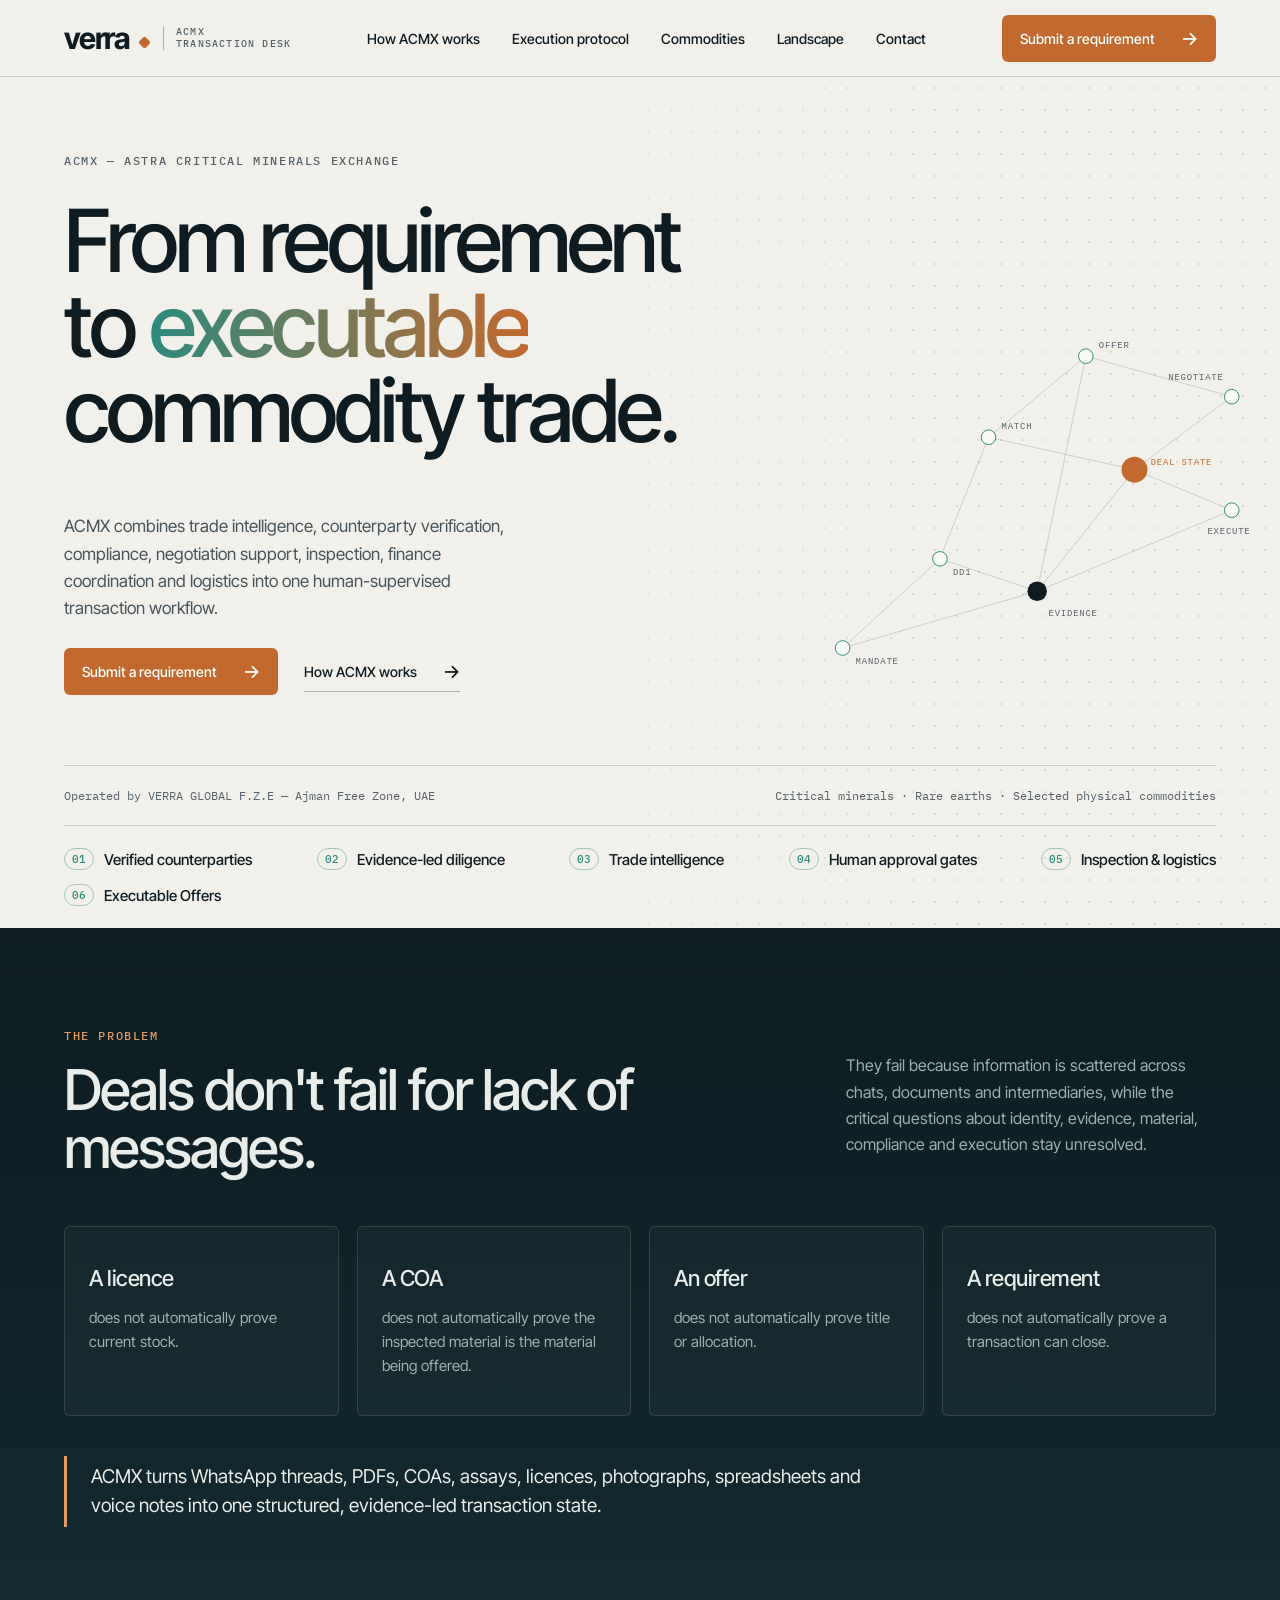
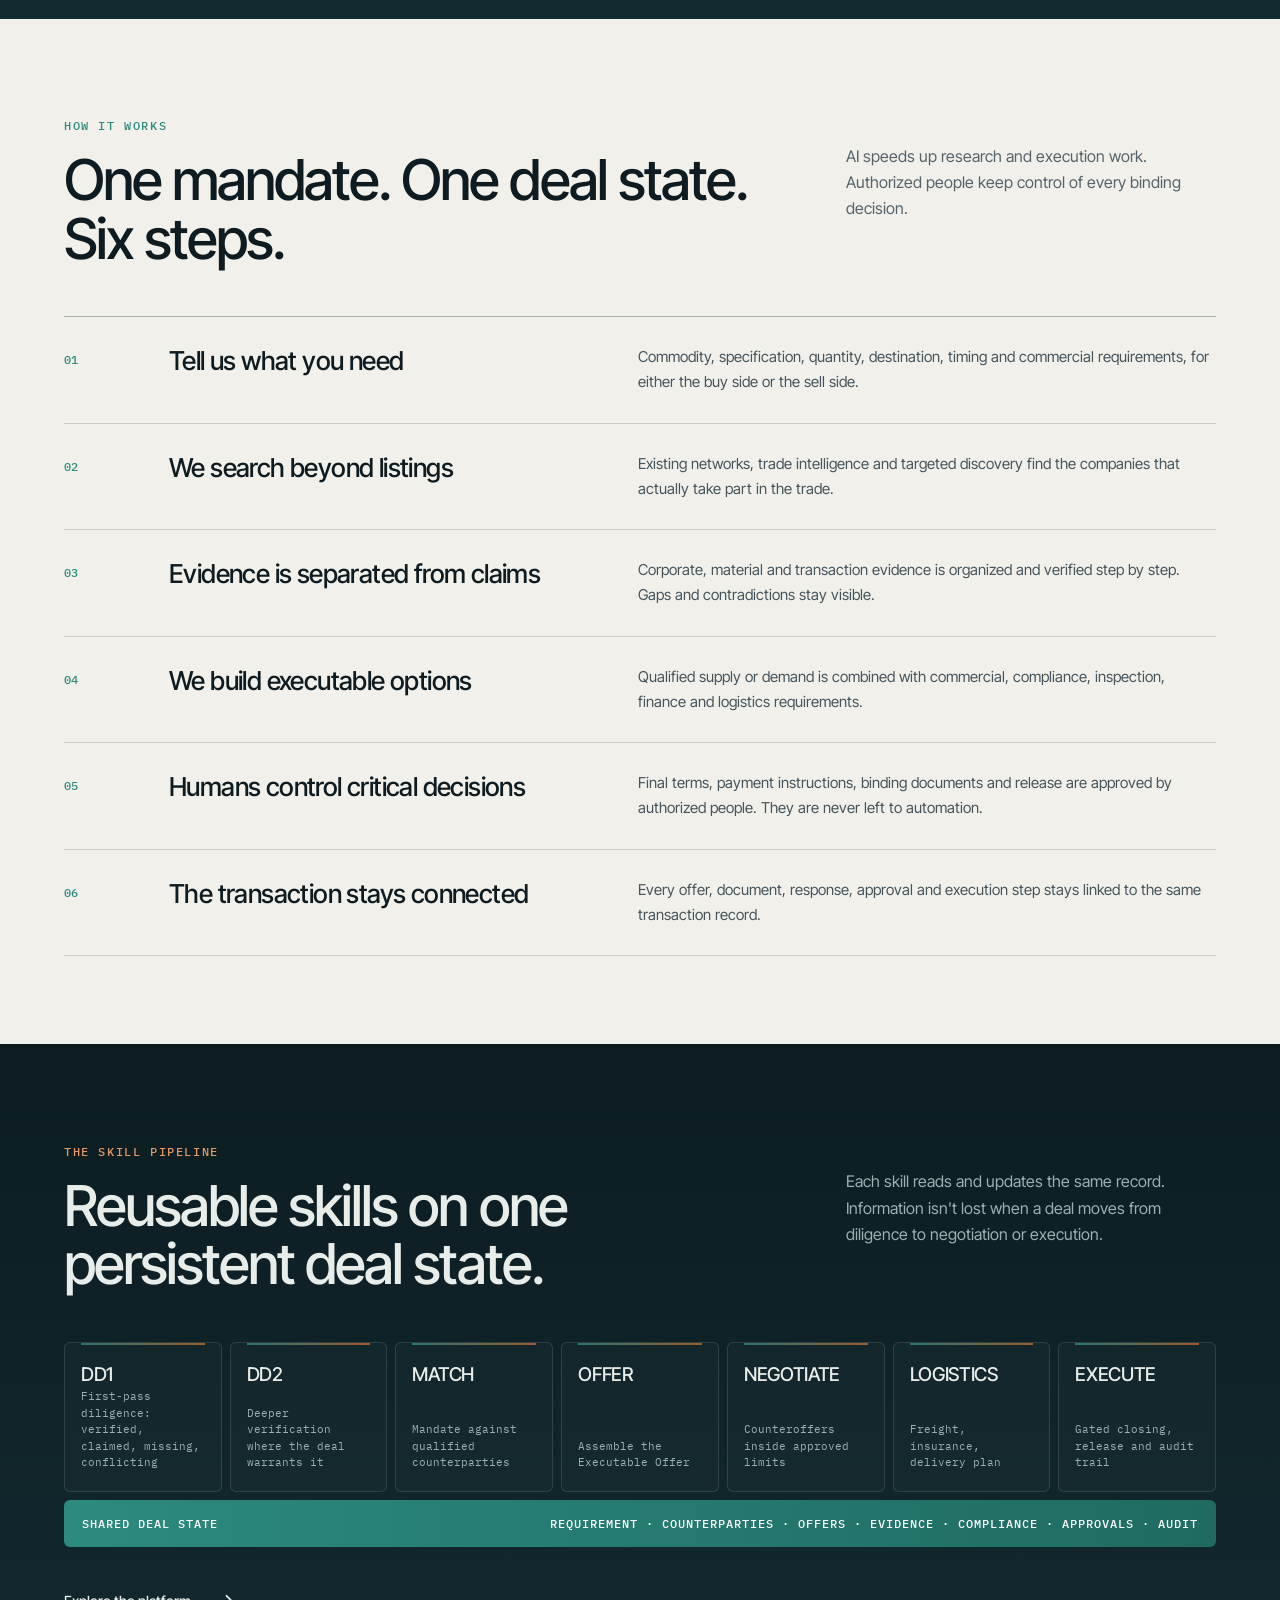
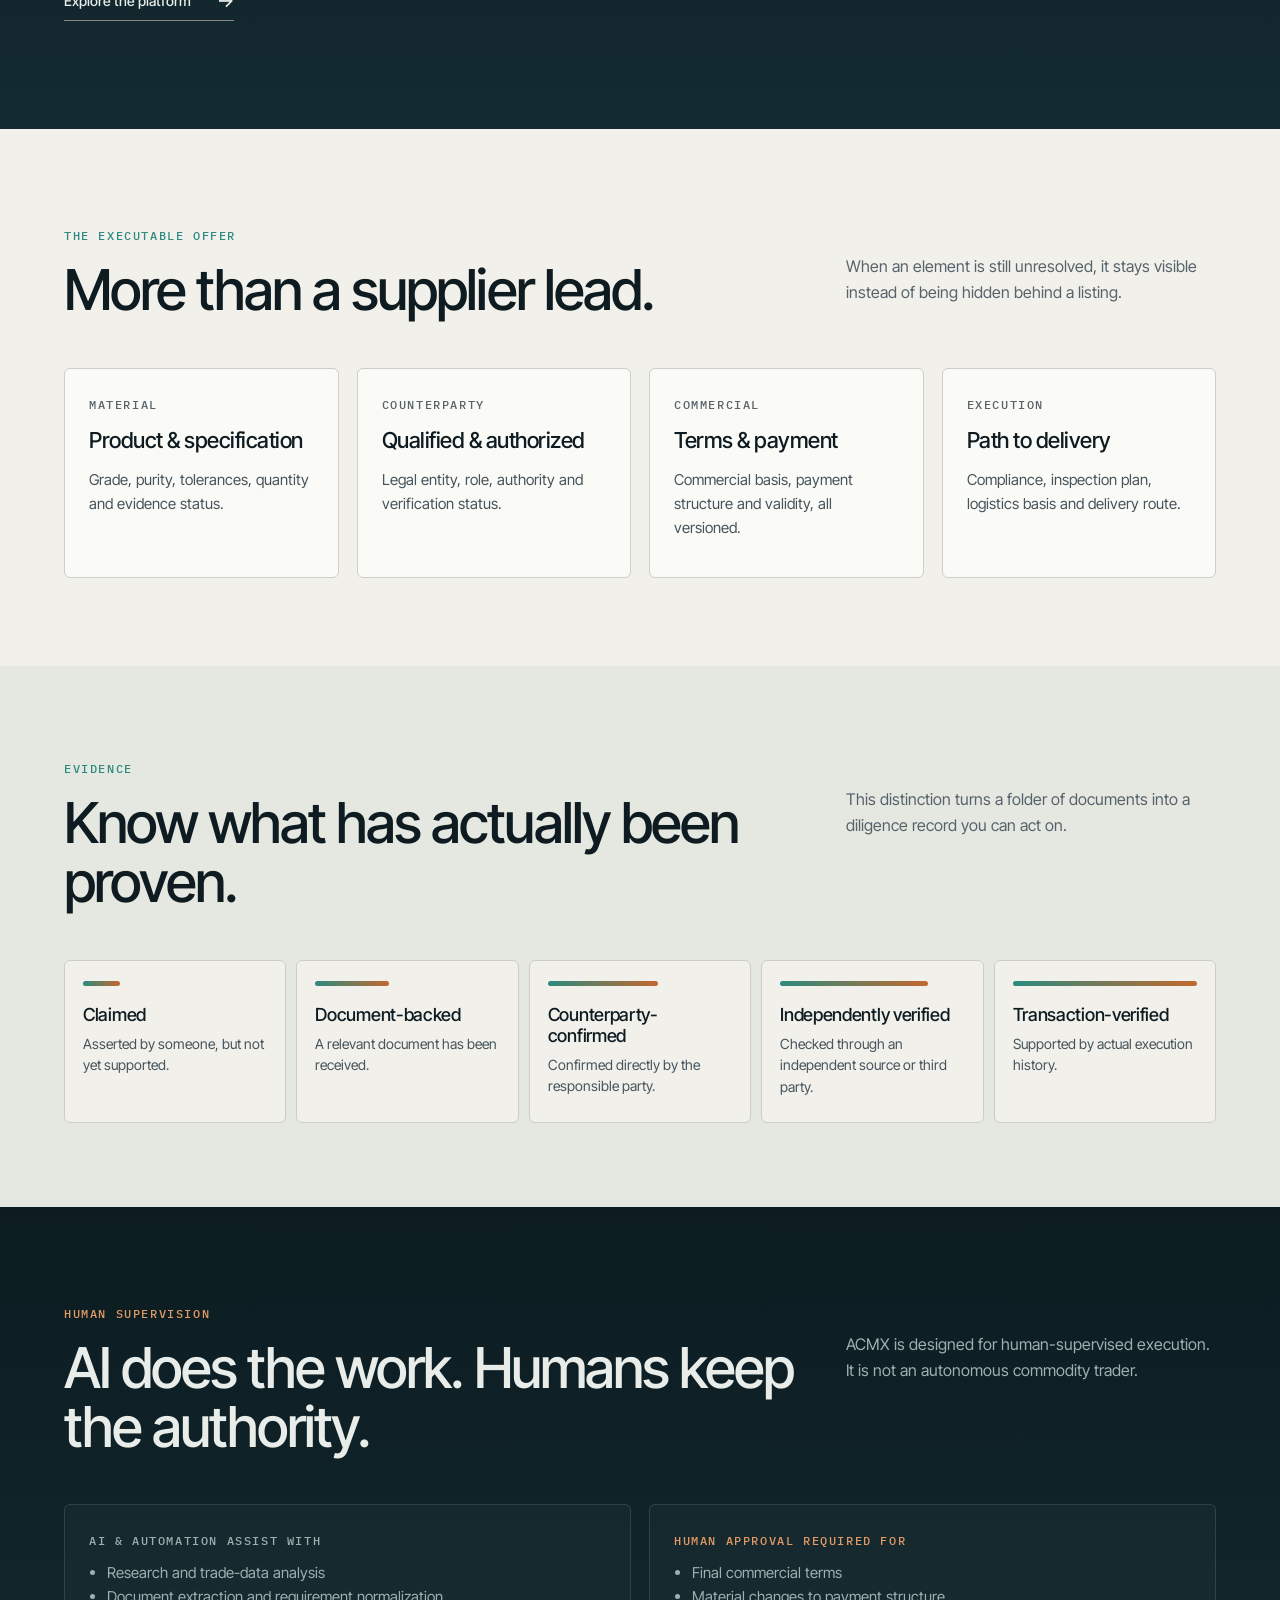
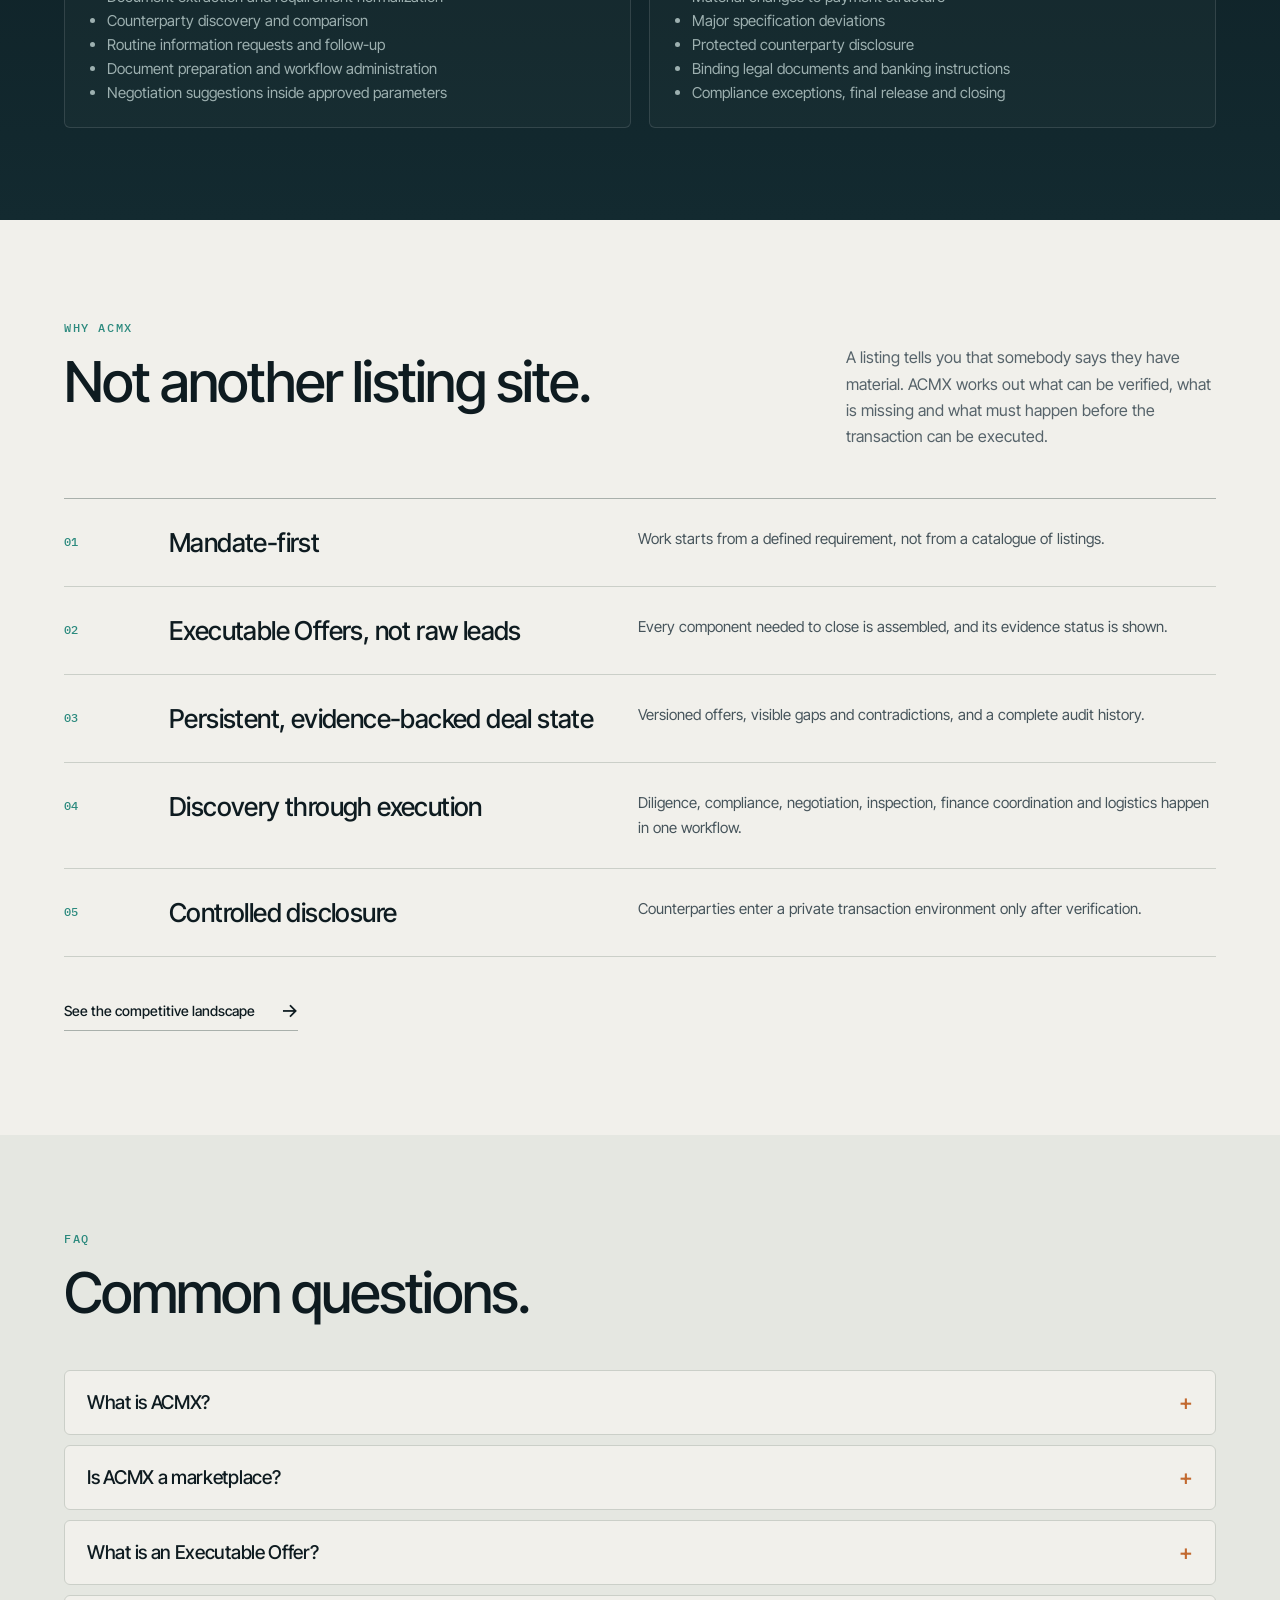
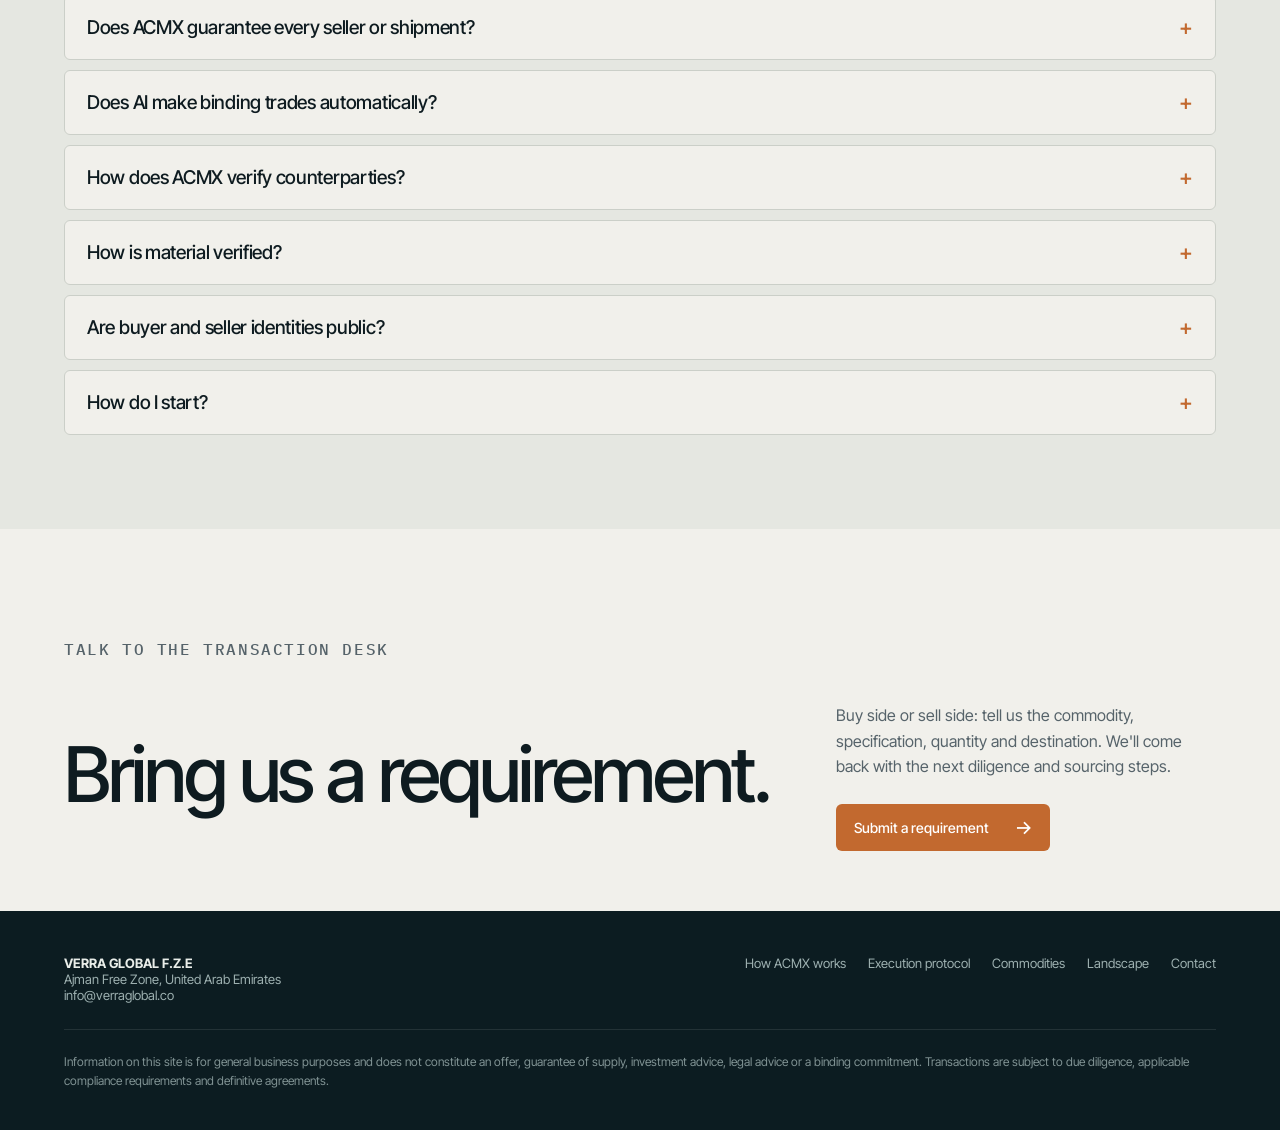
==== index.html @ 615310f2 "verra.global: static ACMX marketing site Six pages (home, platform, protocol, commodities, compare, " ====
<!doctype html>
<html lang="en">
<head>
<meta charset="utf-8">
<meta name="viewport" content="width=device-width, initial-scale=1">
<title>Verra Global — ACMX Transaction Desk for Critical Minerals</title>
<meta name="description" content="ACMX turns critical-mineral requirements into executable trades: trade intelligence, verification, compliance, negotiation, inspection and logistics under human approval.">
<link rel="preconnect" href="https://fonts.googleapis.com">
<link rel="preconnect" href="https://fonts.gstatic.com" crossorigin>
<link rel="stylesheet" href="https://fonts.googleapis.com/css2?family=IBM+Plex+Mono:wght@400;500&family=Inter+Tight:wght@400;500;600;700&display=swap">
<link rel="stylesheet" href="assets/site.css?v=5">
</head>
<body>
<a class="skip" href="#main">Skip to content</a>
<header class="nav">
  <div class="shell nav-inner">
    <a class="brand" href="index.html" aria-label="Verra Global home">verra<span class="brand-dot"></span><small>ACMX<br>TRANSACTION DESK</small></a>
    <button class="menu-btn" aria-expanded="false" aria-controls="navlinks">MENU</button>
    <nav class="navlinks" id="navlinks" aria-label="Main">
      <a href="platform.html">How ACMX works</a>
      <a href="protocol.html">Execution protocol</a>
      <a href="commodities.html">Commodities</a>
      <a href="compare.html">Landscape</a>
      <a href="contact.html">Contact</a>
    </nav>
    <a class="cta" href="contact.html">Submit a requirement <span>→</span></a>
  </div>
</header>

<main id="main">
  <section class="hero shell">
    <svg class="hero-art" viewBox="0 0 600 560" aria-hidden="true">
      <g class="edges" fill="none" stroke="#0e1b2030" stroke-width="1">
        <path d="M60 470 L180 360 L300 400 L420 250 L540 300"/>
        <path d="M180 360 L240 210 L420 250"/>
        <path d="M240 210 L360 110 L540 160 L420 250"/>
        <path d="M60 470 L300 400 L540 300"/>
        <path d="M300 400 L360 110"/>
      </g>
      <g class="nodes" fill="#fafaf7" stroke="#2c8a7e" stroke-width="1.2">
        <circle cx="60" cy="470" r="9"/><circle cx="180" cy="360" r="9"/><circle cx="240" cy="210" r="9"/>
        <circle cx="360" cy="110" r="9"/><circle cx="540" cy="160" r="9"/><circle cx="540" cy="300" r="9"/>
      </g>
      <circle cx="300" cy="400" r="12" class="hub" fill="#0e1b20"/>
      <circle cx="420" cy="250" r="16" class="core" fill="#c2692f"/>
      <g class="labels" font-family="monospace" font-size="11" fill="#56636a" letter-spacing="1">
        <text x="76" y="490">MANDATE</text><text x="196" y="380">DD1</text><text x="256" y="200">MATCH</text>
        <text x="376" y="100">OFFER</text><text x="440" y="244" class="core" fill="#c2692f">DEAL STATE</text>
        <text x="530" y="140" text-anchor="end">NEGOTIATE</text><text x="314" y="430">EVIDENCE</text><text x="510" y="330">EXECUTE</text>
      </g>
    </svg>
    <p class="eyebrow">ACMX — Astra Critical Minerals Exchange</p>
    <h1>From requirement to <em>executable</em> commodity trade.</h1>
    <div class="hero-bottom">
      <p>ACMX combines trade intelligence, counterparty verification, compliance, negotiation support, inspection, finance coordination and logistics into one human-supervised transaction workflow.</p>
      <div class="hero-actions">
        <a class="cta" href="contact.html">Submit a requirement <span>→</span></a>
        <a class="text-link" href="platform.html">How ACMX works <span>→</span></a>
      </div>
    </div>
    <div class="hero-footer">
      <span>Operated by VERRA GLOBAL F.Z.E — Ajman Free Zone, UAE</span>
      <span>Critical minerals · Rare earths · Selected physical commodities</span>
    </div>
    <div class="ticker" aria-label="Capabilities">
      <span><b>01</b>Verified counterparties</span>
      <span><b>02</b>Evidence-led diligence</span>
      <span><b>03</b>Trade intelligence</span>
      <span><b>04</b>Human approval gates</span>
      <span><b>05</b>Inspection &amp; logistics</span>
      <span><b>06</b>Executable Offers</span>
    </div>
  </section>

  <section class="dark-section" id="problem">
    <div class="shell">
      <div class="section-top">
        <div>
          <p class="eyebrow signal">The problem</p>
          <h2>Deals don't fail for lack of messages.</h2>
        </div>
        <p>They fail because information is scattered across chats, documents and intermediaries, while the critical questions about identity, evidence, material, compliance and execution stay unresolved.</p>
      </div>
      <div class="grid four">
        <article><h3>A licence</h3><p>does not automatically prove current stock.</p></article>
        <article><h3>A COA</h3><p>does not automatically prove the inspected material is the material being offered.</p></article>
        <article><h3>An offer</h3><p>does not automatically prove title or allocation.</p></article>
        <article><h3>A requirement</h3><p>does not automatically prove a transaction can close.</p></article>
      </div>
      <div class="callout"><p>ACMX turns WhatsApp threads, PDFs, COAs, assays, licences, photographs, spreadsheets and voice notes into one structured, evidence-led transaction state.</p></div>
    </div>
  </section>

  <section class="light-section" id="how">
    <div class="shell">
      <div class="section-top">
        <div>
          <p class="eyebrow signal">How it works</p>
          <h2>One mandate. One deal state. Six steps.</h2>
        </div>
        <p>AI speeds up research and execution work. Authorized people keep control of every binding decision.</p>
      </div>
      <div class="rows">
        <div class="row"><span class="num">01</span><h3>Tell us what you need</h3><p>Commodity, specification, quantity, destination, timing and commercial requirements, for either the buy side or the sell side.</p></div>
        <div class="row"><span class="num">02</span><h3>We search beyond listings</h3><p>Existing networks, trade intelligence and targeted discovery find the companies that actually take part in the trade.</p></div>
        <div class="row"><span class="num">03</span><h3>Evidence is separated from claims</h3><p>Corporate, material and transaction evidence is organized and verified step by step. Gaps and contradictions stay visible.</p></div>
        <div class="row"><span class="num">04</span><h3>We build executable options</h3><p>Qualified supply or demand is combined with commercial, compliance, inspection, finance and logistics requirements.</p></div>
        <div class="row"><span class="num">05</span><h3>Humans control critical decisions</h3><p>Final terms, payment instructions, binding documents and release are approved by authorized people. They are never left to automation.</p></div>
        <div class="row"><span class="num">06</span><h3>The transaction stays connected</h3><p>Every offer, document, response, approval and execution step stays linked to the same transaction record.</p></div>
      </div>
    </div>
  </section>

  <section class="dark-section" id="pipeline">
    <div class="shell">
      <div class="section-top">
        <div>
          <p class="eyebrow signal">The skill pipeline</p>
          <h2>Reusable skills on one persistent deal state.</h2>
        </div>
        <p>Each skill reads and updates the same record. Information isn't lost when a deal moves from diligence to negotiation or execution.</p>
      </div>
      <ol class="pipeline pipeline-wrap">
        <li><b>DD1</b><small>First-pass diligence: verified, claimed, missing, conflicting</small></li>
        <li><b>DD2</b><small>Deeper verification where the deal warrants it</small></li>
        <li><b>MATCH</b><small>Mandate against qualified counterparties</small></li>
        <li><b>OFFER</b><small>Assemble the Executable Offer</small></li>
        <li><b>NEGOTIATE</b><small>Counteroffers inside approved limits</small></li>
        <li><b>LOGISTICS</b><small>Freight, insurance, delivery plan</small></li>
        <li><b>EXECUTE</b><small>Gated closing, release and audit trail</small></li>
      </ol>
      <div class="state-bar"><span>Shared deal state</span><span>Requirement · Counterparties · Offers · Evidence · Compliance · Approvals · Audit</span></div>
      <p style="margin-top:34px"><a class="text-link" href="platform.html" style="border-color:#888">Explore the platform <span>→</span></a></p>
    </div>
  </section>

  <section class="light-section" id="offer">
    <div class="shell">
      <div class="section-top">
        <div>
          <p class="eyebrow signal">The Executable Offer</p>
          <h2>More than a supplier lead.</h2>
        </div>
        <p>When an element is still unresolved, it stays visible instead of being hidden behind a listing.</p>
      </div>
      <div class="grid four">
        <article><span class="eyebrow">Material</span><h3>Product &amp; specification</h3><p>Grade, purity, tolerances, quantity and evidence status.</p></article>
        <article><span class="eyebrow">Counterparty</span><h3>Qualified &amp; authorized</h3><p>Legal entity, role, authority and verification status.</p></article>
        <article><span class="eyebrow">Commercial</span><h3>Terms &amp; payment</h3><p>Commercial basis, payment structure and validity, all versioned.</p></article>
        <article><span class="eyebrow">Execution</span><h3>Path to delivery</h3><p>Compliance, inspection plan, logistics basis and delivery route.</p></article>
      </div>
    </div>
  </section>

  <section class="alt-section" id="evidence">
    <div class="shell">
      <div class="section-top">
        <div>
          <p class="eyebrow signal">Evidence</p>
          <h2>Know what has actually been proven.</h2>
        </div>
        <p>This distinction turns a folder of documents into a diligence record you can act on.</p>
      </div>
      <div class="ladder">
        <div style="--lvl:1"><b>Claimed</b><p>Asserted by someone, but not yet supported.</p></div>
        <div style="--lvl:2"><b>Document-backed</b><p>A relevant document has been received.</p></div>
        <div style="--lvl:3"><b>Counterparty-confirmed</b><p>Confirmed directly by the responsible party.</p></div>
        <div style="--lvl:4"><b>Independently verified</b><p>Checked through an independent source or third party.</p></div>
        <div style="--lvl:5"><b>Transaction-verified</b><p>Supported by actual execution history.</p></div>
      </div>
    </div>
  </section>

  <section class="dark-section" id="hitl">
    <div class="shell">
      <div class="section-top">
        <div>
          <p class="eyebrow signal">Human supervision</p>
          <h2>AI does the work. Humans keep the authority.</h2>
        </div>
        <p>ACMX is designed for human-supervised execution. It is not an autonomous commodity trader.</p>
      </div>
      <div class="grid two">
        <article><span class="eyebrow">AI &amp; automation assist with</span><ul>
          <li>Research and trade-data analysis</li><li>Document extraction and requirement normalization</li><li>Counterparty discovery and comparison</li><li>Routine information requests and follow-up</li><li>Document preparation and workflow administration</li><li>Negotiation suggestions inside approved parameters</li></ul></article>
        <article><span class="eyebrow signal">Human approval required for</span><ul>
          <li>Final commercial terms</li><li>Material changes to payment structure</li><li>Major specification deviations</li><li>Protected counterparty disclosure</li><li>Binding legal documents and banking instructions</li><li>Compliance exceptions, final release and closing</li></ul></article>
      </div>
    </div>
  </section>

  <section class="light-section" id="why">
    <div class="shell">
      <div class="section-top">
        <div>
          <p class="eyebrow signal">Why ACMX</p>
          <h2>Not another listing site.</h2>
        </div>
        <p>A listing tells you that somebody says they have material. ACMX works out what can be verified, what is missing and what must happen before the transaction can be executed.</p>
      </div>
      <div class="rows">
        <div class="row"><span class="num">01</span><h3>Mandate-first</h3><p>Work starts from a defined requirement, not from a catalogue of listings.</p></div>
        <div class="row"><span class="num">02</span><h3>Executable Offers, not raw leads</h3><p>Every component needed to close is assembled, and its evidence status is shown.</p></div>
        <div class="row"><span class="num">03</span><h3>Persistent, evidence-backed deal state</h3><p>Versioned offers, visible gaps and contradictions, and a complete audit history.</p></div>
        <div class="row"><span class="num">04</span><h3>Discovery through execution</h3><p>Diligence, compliance, negotiation, inspection, finance coordination and logistics happen in one workflow.</p></div>
        <div class="row"><span class="num">05</span><h3>Controlled disclosure</h3><p>Counterparties enter a private transaction environment only after verification.</p></div>
      </div>
      <p style="margin-top:34px"><a class="text-link" href="compare.html">See the competitive landscape <span>→</span></a></p>
    </div>
  </section>

  <section class="alt-section" id="faq">
    <div class="shell">
      <div class="section-top">
        <div>
          <p class="eyebrow signal">FAQ</p>
          <h2>Common questions.</h2>
        </div>
      </div>
      <div class="faq">
        <details><summary>What is ACMX?</summary><p>ACMX is a managed transaction desk and operating system for critical-mineral and selected physical-commodity transactions.</p></details>
        <details><summary>Is ACMX a marketplace?</summary><p>Not in the conventional sense. ACMX can draw on marketplace and trade-data information, but its main role is to move a specific mandate through discovery, verification and execution.</p></details>
        <details><summary>What is an Executable Offer?</summary><p>It is a transaction option where the key components (material, counterparty, commercial terms, compliance, inspection, payment, logistics and delivery) have been organized and their evidence status made clear.</p></details>
        <details><summary>Does ACMX guarantee every seller or shipment?</summary><p>No. Verification is evidence-based and specific to each transaction. Any unresolved condition remains subject to diligence, documentation and a definitive agreement.</p></details>
        <details><summary>Does AI make binding trades automatically?</summary><p>No. AI and automation help with research, analysis, documentation and workflow. Authorized people control binding commercial, legal, compliance and payment decisions.</p></details>
        <details><summary>How does ACMX verify counterparties?</summary><p>Checks can include corporate identity and authority, KYC/KYB, beneficial-ownership review, sanctions and compliance review, trade history and transaction-specific evidence.</p></details>
        <details><summary>How is material verified?</summary><p>Depending on the transaction, evidence can include COAs, assays, lot and batch records, title or release authority, physical inspection, and independent sampling and testing.</p></details>
        <details><summary>Are buyer and seller identities public?</summary><p>No. ACMX is built around controlled disclosure and private transaction environments. Sensitive counterparty relationships are not published by default.</p></details>
        <details><summary>How do I start?</summary><p>Submit the commodity, specification, quantity, destination, timing and any origin or commercial constraints. The transaction desk will structure the requirement and identify the next diligence and sourcing steps.</p></details>
      </div>
    </div>
  </section>

  <section class="contact shell">
    <p class="eyebrow signal">Talk to the transaction desk</p>
    <div class="contact-inner">
      <h2>Bring us a requirement.</h2>
      <div>
        <p>Buy side or sell side: tell us the commodity, specification, quantity and destination. We'll come back with the next diligence and sourcing steps.</p>
        <a class="cta" href="contact.html">Submit a requirement <span>→</span></a>
      </div>
    </div>
  </section>
</main>

<footer class="shell">
  <div class="footer">
    <div><strong>VERRA GLOBAL F.Z.E</strong><br>Ajman Free Zone, United Arab Emirates<br><a href="mailto:info@verraglobal.co">info@verraglobal.co</a></div>
    <nav class="footer-nav" aria-label="Footer">
      <a href="platform.html">How ACMX works</a><a href="protocol.html">Execution protocol</a><a href="commodities.html">Commodities</a><a href="compare.html">Landscape</a><a href="contact.html">Contact</a>
    </nav>
  </div>
  <p class="legal">Information on this site is for general business purposes and does not constitute an offer, guarantee of supply, investment advice, legal advice or a binding commitment. Transactions are subject to due diligence, applicable compliance requirements and definitive agreements.</p>
</footer>
<script src="assets/site.js?v=5"></script>
</body>
</html>
---- assets/site.css ----
/* Verra Global — ACMX. Every colour is a token; themes below swap the palette. */
:root{
  --bg:#f1f0eb;--surface:#e5e7e1;--card:#fafaf7;--fg:#0e1b20;--text-2:#46545b;--muted-fg:#56636a;--line:#cbcfc8;--line-strong:#a9b0ab;
  --accent:#c2692f;--accent-hover:#a6551f;--on-accent:#fff;--teal:#2c8a7e;--teal-deep:#1f6b62;
  --dark:#0c1c21;--dark-2:#132a30;--dark-fg:#e9ede9;--dark-muted:#9db0b0;--dark-line:#ffffff1f;--dark-accent:#e39a64;
  --radius:6px;
  --sans:"Inter Tight",Inter,"Segoe UI",Arial,sans-serif;
  --mono:"IBM Plex Mono",ui-monospace,Menlo,Consolas,monospace;
}
/* 2 · Midnight Gold — dark everywhere, gold accent, cyan secondary */
[data-theme=midnight]{--bg:#0b1220;--surface:#111a2b;--card:#142036;--fg:#e8eef7;--text-2:#b6c2d4;--muted-fg:#8796ad;--line:#22304a;--line-strong:#34466a;
  --accent:#f2b544;--accent-hover:#ffc65e;--on-accent:#1a1406;--teal:#4cc9f0;--teal-deep:#1d8fb5;
  --dark:#060b16;--dark-2:#0a1324;--dark-fg:#e8eef7;--dark-muted:#8fa0b8;--dark-line:#ffffff17;--dark-accent:#f2b544}
/* 3 · Forest & Ochre — warm sandstone, deep green, ochre */
[data-theme=forest]{--bg:#f4efe4;--surface:#e9e2d2;--card:#fbf8f1;--fg:#1c2a21;--text-2:#45503f;--muted-fg:#69705f;--line:#d6ccb8;--line-strong:#b5aa93;
  --accent:#2f6b45;--accent-hover:#245636;--on-accent:#fff;--teal:#b8871f;--teal-deep:#8d6614;
  --dark:#15251b;--dark-2:#1c3123;--dark-fg:#eef0e6;--dark-muted:#a9b5a2;--dark-line:#ffffff1c;--dark-accent:#e0b44f}
/* 4 · Arctic Cobalt — crisp white, cobalt blue, aqua */
[data-theme=cobalt]{--bg:#f6f8fc;--surface:#e9eef7;--card:#ffffff;--fg:#0b1533;--text-2:#3d4866;--muted-fg:#5f6a86;--line:#d5dcea;--line-strong:#aab5cc;
  --accent:#2747f5;--accent-hover:#1834d6;--on-accent:#fff;--teal:#0aa5a5;--teal-deep:#077e7e;
  --dark:#0a1433;--dark-2:#0f1c45;--dark-fg:#eef2fb;--dark-muted:#9eabcb;--dark-line:#ffffff1c;--dark-accent:#6fe3d8}
/* 5 · Plum & Brass — soft lilac-grey, deep plum, brass */
[data-theme=plum]{--bg:#f5f2f5;--surface:#ebe5ec;--card:#fcfafc;--fg:#22142a;--text-2:#4e4256;--muted-fg:#6e6276;--line:#dcd3de;--line-strong:#b7aabb;
  --accent:#6d2e8f;--accent-hover:#58237a;--on-accent:#fff;--teal:#b08a3e;--teal-deep:#86682b;
  --dark:#1d1126;--dark-2:#2a1836;--dark-fg:#f2ecf4;--dark-muted:#b7a7bf;--dark-line:#ffffff1c;--dark-accent:#d9b56a}

*{box-sizing:border-box}
html{scroll-behavior:smooth;scroll-padding-top:90px}
body{margin:0;background:var(--bg);color:var(--fg);font-family:var(--sans);-webkit-font-smoothing:antialiased}
a{color:inherit;text-decoration:none}
a:focus-visible,button:focus-visible,input:focus-visible,select:focus-visible,textarea:focus-visible{outline:2px solid var(--teal);outline-offset:3px}
::selection{background:var(--teal);color:#fff}
.shell{max-width:1440px;margin:auto;padding-left:5%;padding-right:5%}
.skip{position:absolute;top:-100px;left:10px}.skip:focus{top:10px;background:#fff;z-index:100;padding:12px}

/* Header */
.nav{position:sticky;top:0;z-index:30;background:color-mix(in srgb,var(--bg) 90%,transparent);backdrop-filter:blur(14px);border-bottom:1px solid var(--line)}
.nav-inner{display:flex;align-items:center;justify-content:space-between;height:76px;gap:26px}
.brand{font-weight:700;font-size:30px;letter-spacing:-1.2px;display:flex;align-items:center;gap:10px}
.brand-dot{height:9px;width:9px;background:var(--accent);border-radius:2px;transform:rotate(45deg);margin-top:8px}
.brand small{font:500 9.5px/1.3 var(--mono);letter-spacing:1.2px;border-left:1px solid var(--line-strong);padding-left:12px;margin-left:4px;color:var(--muted-fg)}
.navlinks{display:flex;gap:6px;font-size:14px;font-weight:500}
.navlinks a{padding:9px 13px;border-radius:999px;white-space:nowrap}
.navlinks a:hover{background:var(--surface)}
.navlinks a[aria-current=page]{background:var(--fg);color:var(--bg)}
.menu-btn{display:none;background:none;color:var(--fg);border:1px solid var(--line-strong);border-radius:var(--radius);padding:9px 12px;font:12px var(--mono)}
.cta{display:inline-flex;align-items:center;justify-content:space-between;gap:26px;background:var(--accent);color:var(--on-accent);padding:14px 18px;font:500 14px var(--sans);border:0;border-radius:var(--radius);cursor:pointer;white-space:nowrap;transition:background .2s,transform .2s}
.cta:hover{background:var(--accent-hover);transform:translateY(-1px)}
.cta span,.text-link span{font-size:19px;line-height:1}
.text-link{display:inline-flex;align-items:center;gap:26px;padding:10px 0;border-bottom:1px solid var(--line-strong);font-size:14px;font-weight:500}
.text-link:hover{color:var(--teal);border-color:var(--teal)}
.eyebrow{font:500 11.5px var(--mono);letter-spacing:1.6px;text-transform:uppercase;color:var(--muted-fg)}
.signal{color:var(--teal)}

/* Hero */
.hero{position:relative;padding-top:64px;overflow:hidden}
.hero::before{content:"";position:absolute;inset:0;background:radial-gradient(circle,color-mix(in srgb,var(--fg) 10%,transparent) 1px,transparent 1.4px) 0 0/22px 22px;-webkit-mask:linear-gradient(90deg,transparent 30%,#000 75%);mask:linear-gradient(90deg,transparent 30%,#000 75%);pointer-events:none}
.hero h1{position:relative;font-size:clamp(52px,6.8vw,104px);line-height:.98;font-weight:500;letter-spacing:-.045em;margin:30px 0 28px;max-width:min(860px,60%)}
.hero h1 em{font-style:normal;background:linear-gradient(90deg,var(--teal),var(--accent));-webkit-background-clip:text;background-clip:text;color:transparent}
.hero-art{position:absolute;right:0;top:190px;width:38%;max-width:520px;pointer-events:none}
.hero-art .edges{stroke:color-mix(in srgb,var(--fg) 20%,transparent)}
.hero-art .nodes{fill:var(--card);stroke:var(--teal)}
.hero-art .hub{fill:var(--fg)}
.hero-art .core{fill:var(--accent)}
.hero-art .labels{fill:var(--muted-fg)}
.hero-bottom{position:relative;z-index:2;margin-top:60px;max-width:440px}
.hero-bottom p{font-size:17px;line-height:1.6;color:var(--text-2)}
.hero-actions{display:flex;gap:26px;align-items:center;flex-wrap:wrap;margin-top:26px}
.hero-footer{position:relative;display:flex;align-items:center;justify-content:space-between;gap:20px;border-top:1px solid var(--line);padding:22px 0;margin-top:70px;font:12px var(--mono);color:var(--muted-fg)}
.page-hero{padding-top:70px;padding-bottom:60px}
.page-hero h1{font-size:clamp(46px,5.6vw,88px);line-height:1;font-weight:500;letter-spacing:-.04em;margin:24px 0 22px;max-width:980px}
.page-hero p{font-size:18px;line-height:1.6;max-width:660px;color:var(--text-2)}

/* Ticker */
.ticker{position:relative;display:flex;justify-content:space-between;flex-wrap:wrap;padding:22px 0;border-top:1px solid var(--line);gap:14px 22px;font-size:15px;font-weight:500}
.ticker span{display:flex;gap:10px;align-items:center}
.ticker b{font:500 11px var(--mono);color:var(--teal);border:1px solid color-mix(in srgb,var(--teal) 40%,transparent);border-radius:999px;padding:3px 7px}

/* Sections */
section{scroll-margin-top:90px}
.dark-section{background:linear-gradient(180deg,var(--dark),var(--dark-2));color:var(--dark-fg);padding:88px 0 92px}
.light-section{padding:88px 0}
.alt-section{background:var(--surface);padding:84px 0}
.section-top{display:flex;justify-content:space-between;align-items:start;gap:40px;margin-bottom:48px}
.section-top h2{font-size:clamp(36px,4.4vw,66px);line-height:1.04;letter-spacing:-.035em;font-weight:500;margin:18px 0 0;max-width:860px}
.section-top>p{max-width:370px;font-size:16px;line-height:1.65;color:var(--muted-fg);margin:36px 0 0}
.dark-section .section-top>p,.dark-section .eyebrow{color:var(--dark-muted)}
.dark-section .signal,.dark-section .eyebrow.signal{color:var(--dark-accent)}

/* Numbered rows */
.rows{border-top:1px solid var(--line-strong)}
.row{display:grid;grid-template-columns:80px 1fr 1.3fr;align-items:start;gap:25px;padding:28px 0;border-bottom:1px solid var(--line);transition:background .2s}
.row:hover{background:linear-gradient(90deg,color-mix(in srgb,var(--teal) 6%,transparent),transparent)}
.row .num{font:500 12px var(--mono);color:var(--teal);padding-top:7px}
.row h3{font-size:26px;letter-spacing:-.6px;font-weight:500;margin:0}
.row p{font-size:15px;line-height:1.65;margin:0;color:var(--text-2)}
.row .meta{font:11px var(--mono);text-transform:uppercase;letter-spacing:1px;color:var(--muted-fg);margin-top:10px;display:block}
.dark-section .rows,.dark-section .row{border-color:var(--dark-line)}
.dark-section .row:hover{background:linear-gradient(90deg,#ffffff08,transparent)}
.dark-section .row p{color:var(--dark-muted)}
.dark-section .row .num{color:var(--dark-accent)}
.dark-section .row .meta{color:var(--dark-muted);opacity:.8}

/* Cards */
.grid{display:grid;grid-template-columns:repeat(3,1fr);gap:18px}
.grid.two{grid-template-columns:repeat(2,1fr)}
.grid.four{grid-template-columns:repeat(4,1fr)}
.grid article{background:var(--card);border:1px solid var(--line);border-radius:var(--radius);padding:24px 24px 22px;transition:border-color .2s,transform .2s}
.grid article:hover{border-color:var(--teal);transform:translateY(-2px)}
.grid h3{font-size:22px;letter-spacing:-.5px;font-weight:500;margin:14px 0 10px}
.grid p,.grid li{font-size:15px;line-height:1.6;color:var(--text-2)}
.grid ul{padding-left:18px;margin:12px 0 0}
.dark-section .grid article{background:#ffffff06;border-color:var(--dark-line)}
.dark-section .grid article:hover{border-color:color-mix(in srgb,var(--dark-accent) 55%,transparent)}
.dark-section .grid p,.dark-section .grid li{color:var(--dark-muted)}
.alt-section .grid article{background:var(--bg)}

/* Pipeline strip */
.pipeline{display:grid;grid-template-columns:repeat(7,1fr);gap:8px;padding:0;margin:0}
.pipeline li{list-style:none;padding:20px 16px;border:1px solid var(--dark-line);border-radius:var(--radius);background:#ffffff05;min-height:150px;display:flex;flex-direction:column;justify-content:space-between;position:relative}
.pipeline li::before{content:"";position:absolute;top:0;left:16px;right:16px;height:2px;background:linear-gradient(90deg,var(--teal),var(--accent));opacity:.8}
.pipeline b{font-size:19px;font-weight:500;letter-spacing:-.3px}
.pipeline small{font:11px/1.5 var(--mono);color:var(--dark-muted)}
.state-bar{margin-top:8px;padding:16px 18px;border-radius:var(--radius);background:linear-gradient(90deg,var(--teal),var(--teal-deep));color:#fff;font:500 11.5px var(--mono);letter-spacing:1px;text-transform:uppercase;display:flex;justify-content:space-between;gap:20px}

/* Evidence ladder */
.ladder{display:grid;grid-template-columns:repeat(5,1fr);gap:10px}
.ladder div{padding:20px 18px 24px;border-radius:var(--radius);background:var(--bg);border:1px solid var(--line)}
.ladder div::before{content:"";display:block;height:5px;border-radius:999px;background:linear-gradient(90deg,var(--teal),var(--accent));margin-bottom:18px;width:calc(var(--lvl)*20%)}
.ladder b{display:block;font-size:18px;font-weight:500;letter-spacing:-.3px;margin-bottom:8px}
.ladder p{margin:0;font-size:14px;line-height:1.55;color:var(--text-2)}

/* Tables */
.table-wrap{overflow-x:auto;border:1px solid var(--line);border-radius:var(--radius);background:var(--card)}
table{width:100%;border-collapse:collapse;font-size:15px}
th{font:500 11px var(--mono);text-transform:uppercase;letter-spacing:1px;color:var(--muted-fg);text-align:left;padding:16px 16px 14px;border-bottom:1px solid var(--line-strong);background:var(--surface)}
td{padding:18px 16px;border-bottom:1px solid var(--line);vertical-align:top;line-height:1.55}
tbody tr:last-child td{border-bottom:0}
tbody tr:hover td{background:color-mix(in srgb,var(--teal) 4%,transparent)}
td:first-child{font-size:17px;font-weight:500;letter-spacing:-.2px;white-space:nowrap}
td small{display:block;font:400 11px var(--mono);color:var(--muted-fg);margin-top:6px;white-space:normal}
.alt-section .table-wrap{background:var(--bg)}
.tag{display:inline-block;font:500 10px var(--mono);letter-spacing:.8px;text-transform:uppercase;border-radius:999px;padding:4px 9px;background:color-mix(in srgb,var(--teal) 14%,transparent);color:var(--teal-deep);white-space:nowrap}
[data-theme=midnight] .tag{color:var(--teal)}

/* Filters */
.filters{display:flex;gap:8px;flex-wrap:wrap;margin-bottom:20px}
.filters button{background:var(--card);border:1px solid var(--line-strong);border-radius:999px;padding:9px 15px;font:500 12px var(--mono);color:var(--fg)}
.filters button:hover{border-color:var(--teal)}
.filters button[aria-pressed=true]{background:var(--fg);color:var(--bg);border-color:var(--fg)}

/* Callout */
.callout{border-left:3px solid var(--accent);padding:6px 0 6px 24px;margin:40px 0 0;max-width:820px}
.callout p{margin:0;font-size:19px;line-height:1.55}
.dark-section .callout{border-color:var(--dark-accent)}
.dark-section .callout p{color:var(--dark-fg)}

/* FAQ */
.faq details{background:var(--bg);border:1px solid var(--line);border-radius:var(--radius);padding:20px 22px;margin-bottom:10px}
.faq summary{cursor:pointer;font-size:19px;font-weight:500;letter-spacing:-.3px;list-style:none;display:flex;justify-content:space-between;gap:20px}
.faq summary::-webkit-details-marker{display:none}
.faq summary::after{content:"+";font-size:22px;line-height:1;color:var(--accent)}
.faq details[open]{border-color:var(--teal)}
.faq details[open] summary::after{content:"–"}
.faq p{margin:12px 0 0;font-size:16px;line-height:1.6;color:var(--text-2);max-width:820px}

/* Form */
.form{display:grid;grid-template-columns:1fr 1fr;gap:20px 26px;background:var(--card);border:1px solid var(--line);border-radius:var(--radius);padding:32px}
.form .full{grid-column:1/-1}
.form label{display:flex;flex-direction:column;gap:8px;font:500 11px var(--mono);text-transform:uppercase;letter-spacing:1px;color:var(--muted-fg)}
.form input,.form select,.form textarea{font:16px var(--sans);color:var(--fg);background:var(--bg);border:1px solid var(--line-strong);border-radius:var(--radius);padding:12px 12px;text-transform:none;letter-spacing:0}
.form input:focus,.form select:focus,.form textarea:focus{border-color:var(--teal)}
.form textarea{min-height:130px;resize:vertical}
.form fieldset{border:0;padding:0;margin:0;display:flex;gap:22px;flex-wrap:wrap}
.form legend{font:500 11px var(--mono);text-transform:uppercase;letter-spacing:1px;color:var(--muted-fg);margin-bottom:10px;padding:0}
.form .radio{flex-direction:row;align-items:center;gap:8px;font:15px var(--sans);text-transform:none;letter-spacing:0;color:var(--fg)}
.form .consent{flex-direction:row;align-items:flex-start;gap:10px;font:14px/1.5 var(--sans);text-transform:none;letter-spacing:0;color:var(--text-2)}
.form-note{font-size:13px;color:var(--muted-fg);line-height:1.55}

/* Contact block + footer */
.contact{padding-top:92px;padding-bottom:60px}
.contact h2{font-size:clamp(44px,6vw,88px);letter-spacing:-.04em;line-height:1.02;font-weight:500;margin:22px 0 36px;max-width:880px}
.contact-inner{display:flex;justify-content:space-between;gap:40px;align-items:flex-end}
.contact p{font-size:16px;line-height:1.6;max-width:380px;color:var(--muted-fg);margin-bottom:24px}
footer{background:var(--dark);color:var(--dark-muted);max-width:none!important;padding-top:10px}
.footer{padding:34px 0 26px;display:flex;justify-content:space-between;gap:25px;align-items:flex-start;font-size:13px;max-width:1440px;margin:auto}
.footer strong{color:var(--dark-fg)}
.footer-nav{display:flex;flex-wrap:wrap;gap:22px}
.footer-nav a:hover{color:var(--dark-accent)}
.legal{font-size:12px;line-height:1.6;color:var(--dark-muted);opacity:.8;max-width:1440px;margin:0 auto;padding:22px 0 40px;border-top:1px solid var(--dark-line)}

@media(max-width:1100px){
  .menu-btn{display:block}
  .navlinks{display:none;position:absolute;left:0;right:0;top:76px;background:var(--bg);flex-direction:column;gap:2px;border-bottom:1px solid var(--line);padding:8px 5% 16px}
  .navlinks a{padding:13px 12px;font-size:17px;border-radius:var(--radius)}
  .nav.open .navlinks{display:flex}
}
@media(max-width:1000px){
  .brand small{display:none}.hero h1{max-width:none}
  .hero-art{opacity:.3;width:70%;right:-20%}
  .grid,.grid.four{grid-template-columns:1fr 1fr}
  .pipeline{grid-template-columns:repeat(4,1fr)}
  .ladder{grid-template-columns:1fr 1fr}
}
@media(max-width:760px){
  .shell{padding-left:16px;padding-right:16px}
  .nav-inner{height:66px;gap:14px}.brand{font-size:26px}
  .navlinks{top:66px;padding:8px 16px 16px}
  .nav .cta{display:none}
  .hero{padding-top:30px}.hero h1{font-size:46px;letter-spacing:-1.8px;margin-top:22px}
  .hero-art{display:none}
  .hero-bottom{margin-top:26px}.hero-footer{margin-top:40px;flex-direction:column;align-items:flex-start;font-size:11px}
  .page-hero{padding-top:44px;padding-bottom:36px}.page-hero h1{font-size:42px;letter-spacing:-1.5px}
  .section-top{display:block;margin-bottom:28px}.section-top>p{margin-top:18px}.section-top h2{font-size:36px}
  .dark-section,.light-section,.alt-section{padding-top:56px;padding-bottom:56px}
  .contact{padding-top:56px;padding-bottom:48px}
  .row{grid-template-columns:34px 1fr;gap:6px 12px;padding:22px 0}.row p{grid-column:2}.row h3{font-size:22px}
  .grid,.grid.two,.grid.four{grid-template-columns:1fr;gap:12px}
  .pipeline{grid-template-columns:1fr 1fr}.pipeline li{min-height:118px}
  .state-bar{flex-direction:column;gap:6px}
  .ladder{grid-template-columns:1fr}
  .form{grid-template-columns:1fr;padding:20px}
  .contact-inner{display:block}
  .footer{flex-direction:column}
  td:first-child{white-space:normal}
}
@media(prefers-reduced-motion:reduce){html{scroll-behavior:auto}*,*:before,*:after{animation:none!important;transition:none!important}}
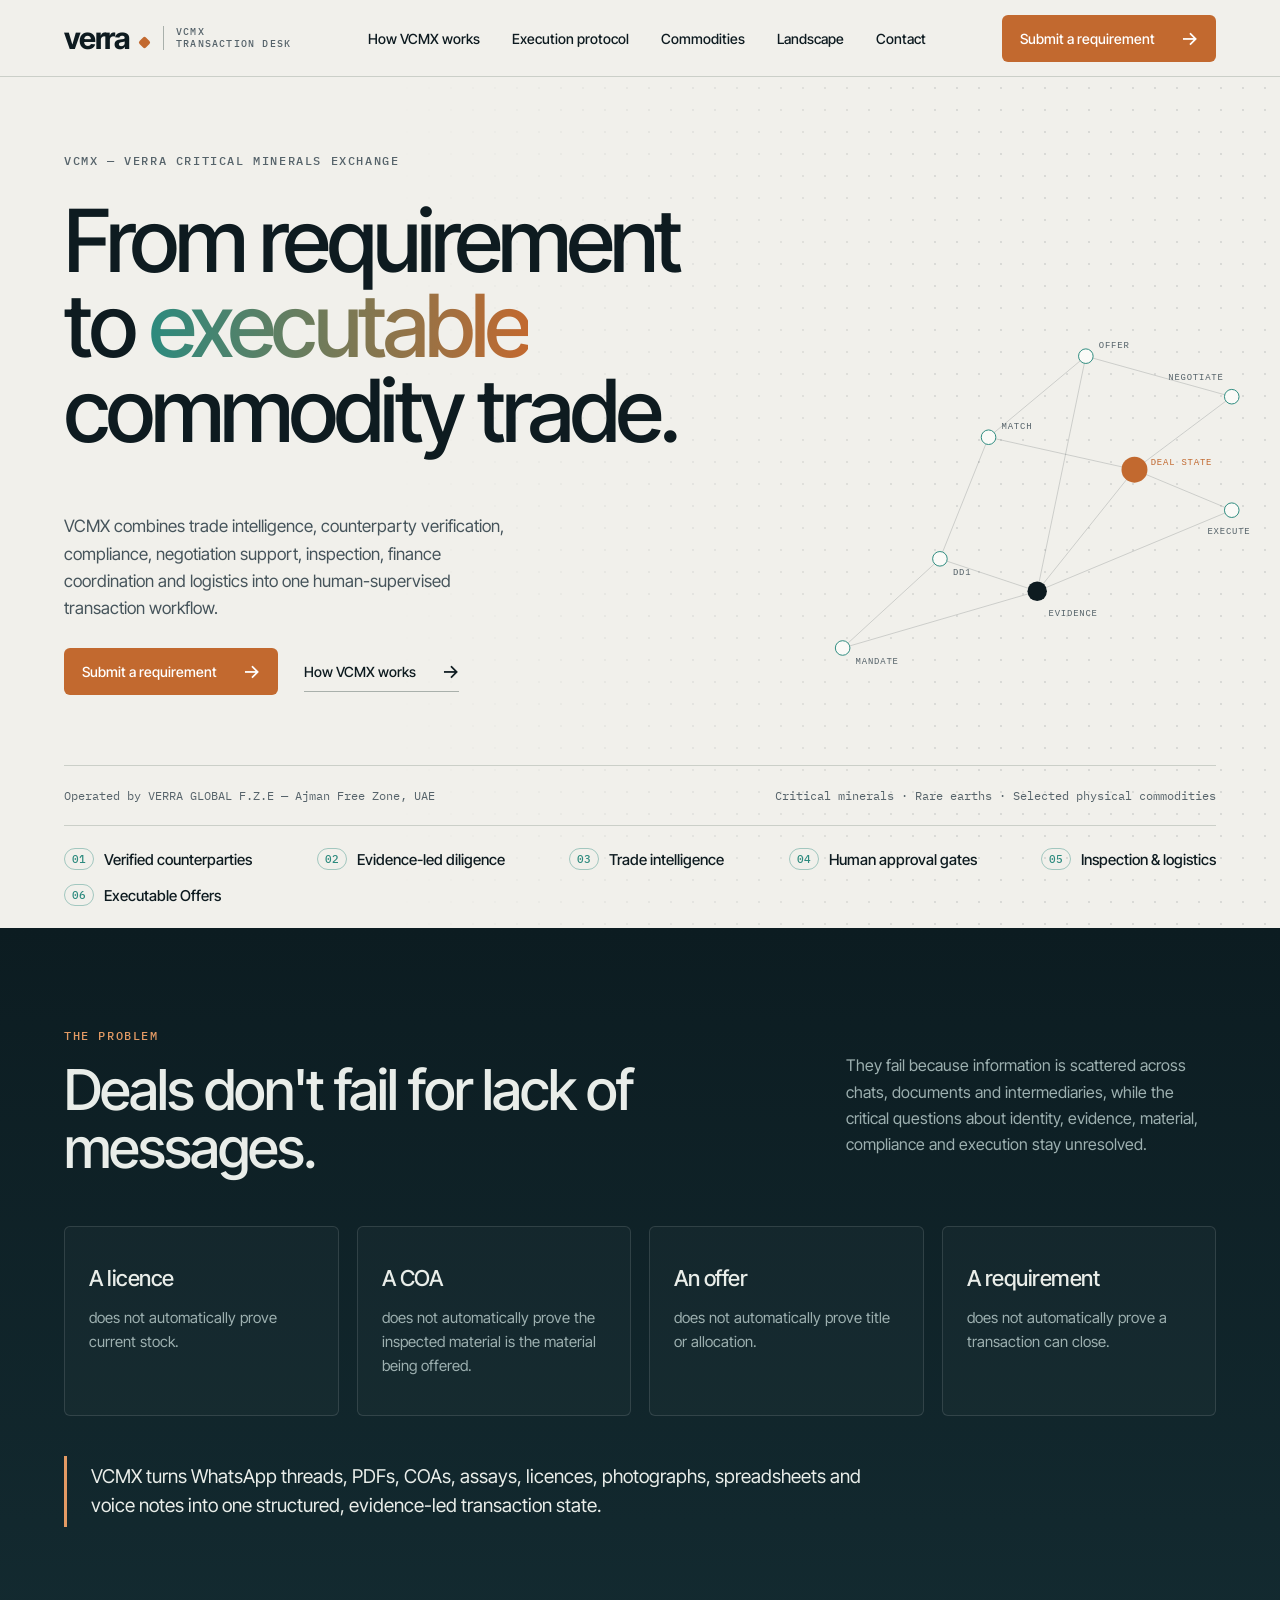
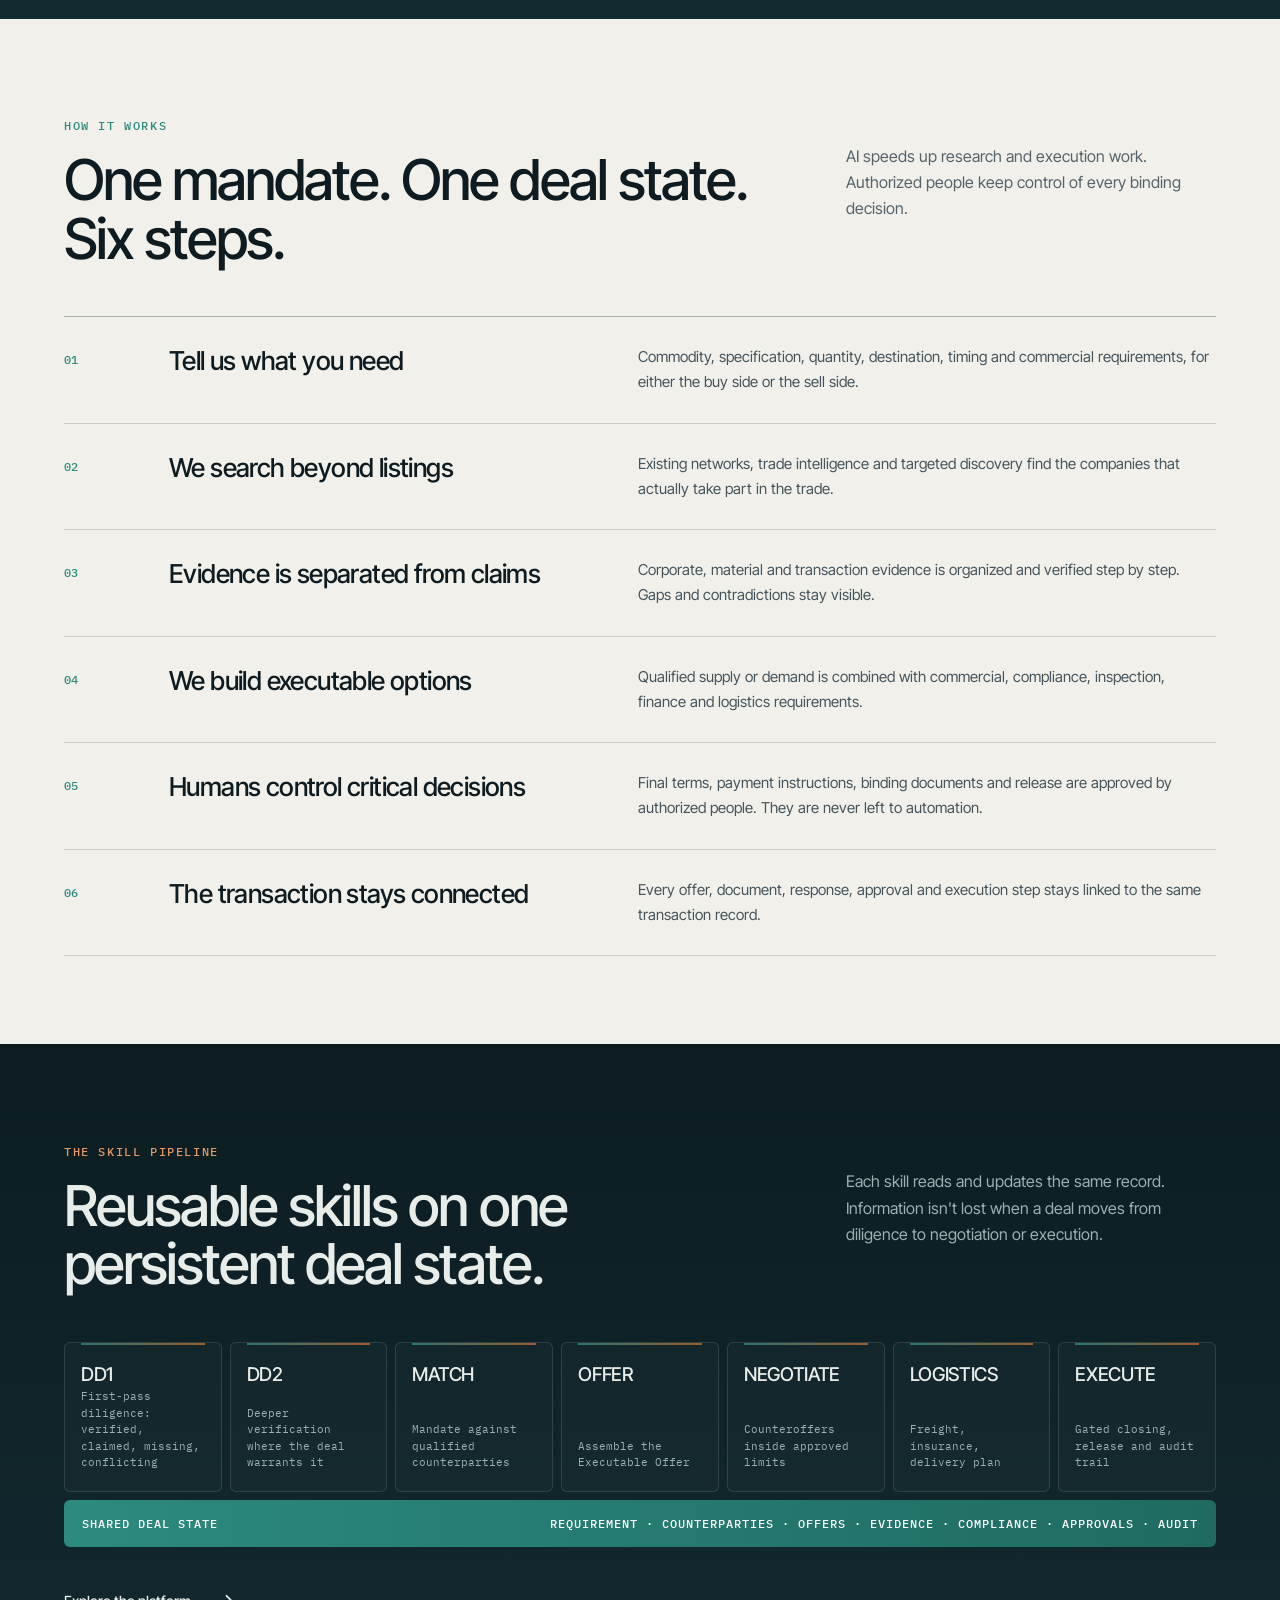
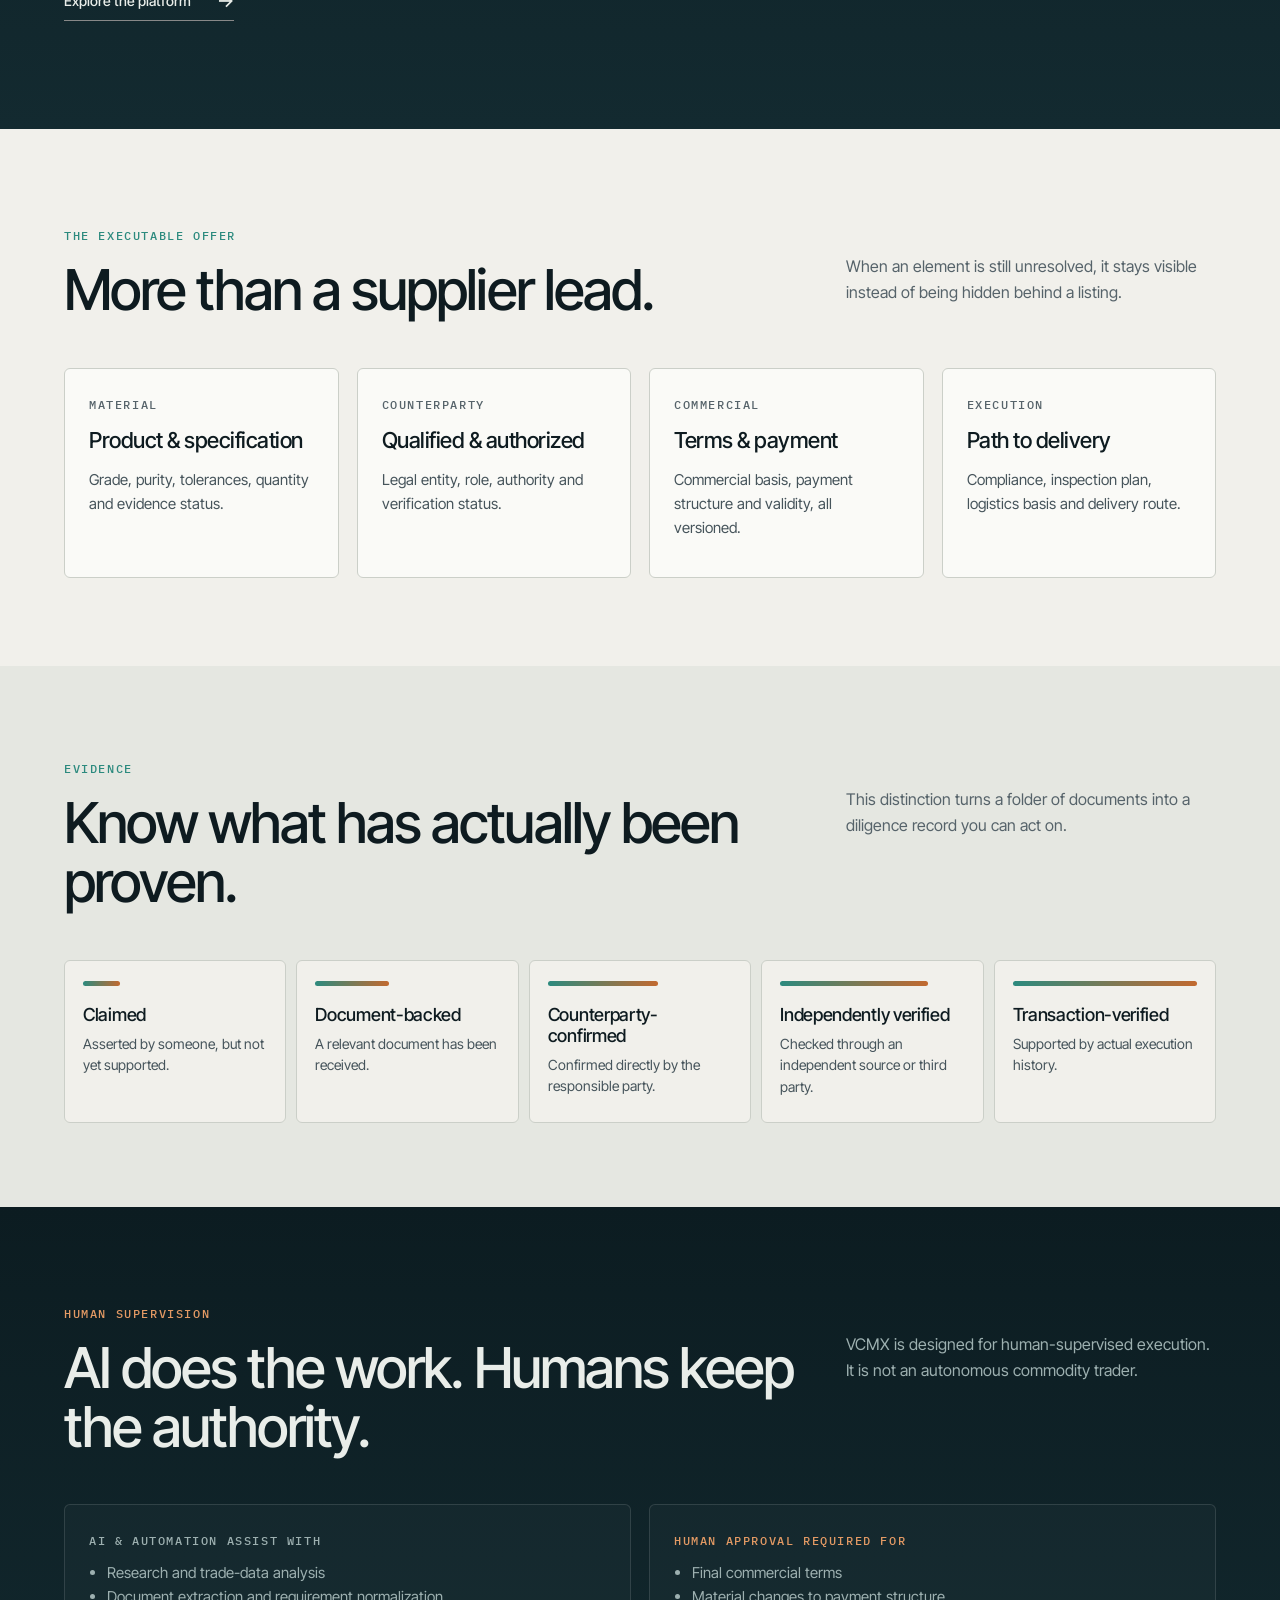
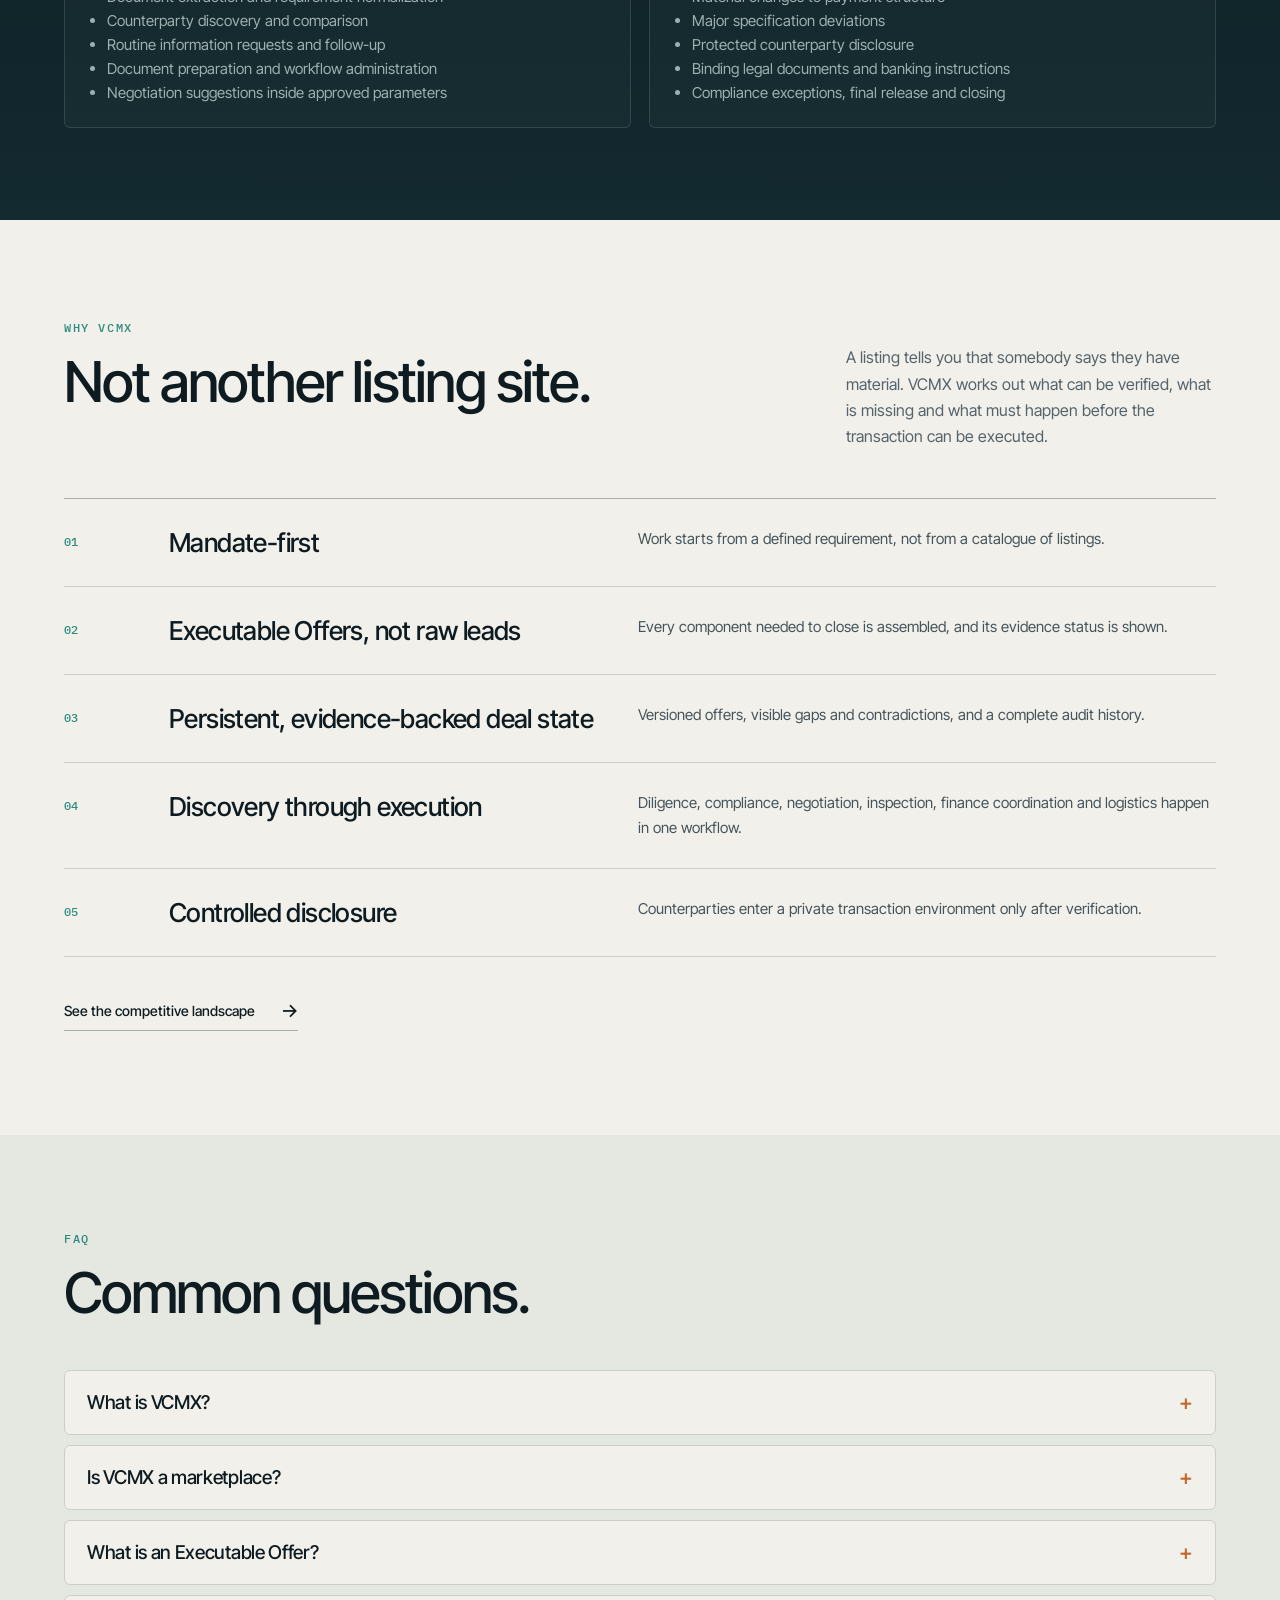
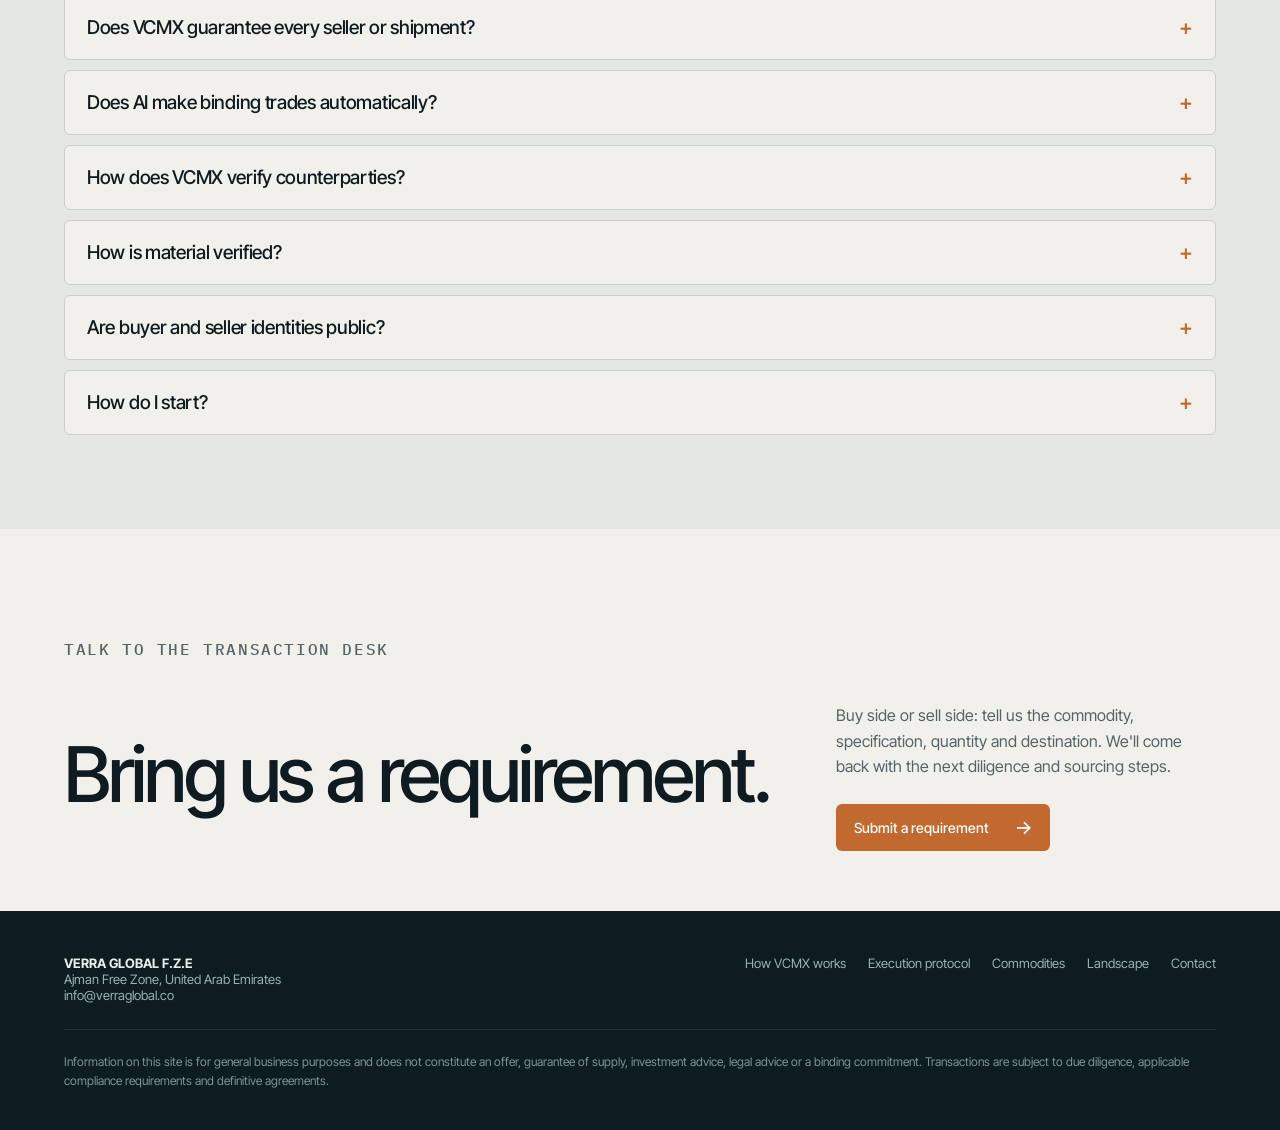
==== commit 1b1433db: "Rename ACMX to VCMX and Astra to Verra" ====
--- a/index.html
+++ b/index.html
@@ -3,8 +3,8 @@
 <head>
 <meta charset="utf-8">
 <meta name="viewport" content="width=device-width, initial-scale=1">
-<title>Verra Global — ACMX Transaction Desk for Critical Minerals</title>
-<meta name="description" content="ACMX turns critical-mineral requirements into executable trades: trade intelligence, verification, compliance, negotiation, inspection and logistics under human approval.">
+<title>Verra Global — VCMX Transaction Desk for Critical Minerals</title>
+<meta name="description" content="VCMX turns critical-mineral requirements into executable trades: trade intelligence, verification, compliance, negotiation, inspection and logistics under human approval.">
 <link rel="preconnect" href="https://fonts.googleapis.com">
 <link rel="preconnect" href="https://fonts.gstatic.com" crossorigin>
 <link rel="stylesheet" href="https://fonts.googleapis.com/css2?family=IBM+Plex+Mono:wght@400;500&family=Inter+Tight:wght@400;500;600;700&display=swap">
@@ -14,10 +14,10 @@
 <a class="skip" href="#main">Skip to content</a>
 <header class="nav">
   <div class="shell nav-inner">
-    <a class="brand" href="index.html" aria-label="Verra Global home">verra<span class="brand-dot"></span><small>ACMX<br>TRANSACTION DESK</small></a>
+    <a class="brand" href="index.html" aria-label="Verra Global home">verra<span class="brand-dot"></span><small>VCMX<br>TRANSACTION DESK</small></a>
     <button class="menu-btn" aria-expanded="false" aria-controls="navlinks">MENU</button>
     <nav class="navlinks" id="navlinks" aria-label="Main">
-      <a href="platform.html">How ACMX works</a>
+      <a href="platform.html">How VCMX works</a>
       <a href="protocol.html">Execution protocol</a>
       <a href="commodities.html">Commodities</a>
       <a href="compare.html">Landscape</a>
@@ -49,13 +49,13 @@
         <text x="530" y="140" text-anchor="end">NEGOTIATE</text><text x="314" y="430">EVIDENCE</text><text x="510" y="330">EXECUTE</text>
       </g>
     </svg>
-    <p class="eyebrow">ACMX — Astra Critical Minerals Exchange</p>
+    <p class="eyebrow">VCMX — Verra Critical Minerals Exchange</p>
     <h1>From requirement to <em>executable</em> commodity trade.</h1>
     <div class="hero-bottom">
-      <p>ACMX combines trade intelligence, counterparty verification, compliance, negotiation support, inspection, finance coordination and logistics into one human-supervised transaction workflow.</p>
+      <p>VCMX combines trade intelligence, counterparty verification, compliance, negotiation support, inspection, finance coordination and logistics into one human-supervised transaction workflow.</p>
       <div class="hero-actions">
         <a class="cta" href="contact.html">Submit a requirement <span>→</span></a>
-        <a class="text-link" href="platform.html">How ACMX works <span>→</span></a>
+        <a class="text-link" href="platform.html">How VCMX works <span>→</span></a>
       </div>
     </div>
     <div class="hero-footer">
@@ -87,7 +87,7 @@
         <article><h3>An offer</h3><p>does not automatically prove title or allocation.</p></article>
         <article><h3>A requirement</h3><p>does not automatically prove a transaction can close.</p></article>
       </div>
-      <div class="callout"><p>ACMX turns WhatsApp threads, PDFs, COAs, assays, licences, photographs, spreadsheets and voice notes into one structured, evidence-led transaction state.</p></div>
+      <div class="callout"><p>VCMX turns WhatsApp threads, PDFs, COAs, assays, licences, photographs, spreadsheets and voice notes into one structured, evidence-led transaction state.</p></div>
     </div>
   </section>
 
@@ -178,7 +178,7 @@
           <p class="eyebrow signal">Human supervision</p>
           <h2>AI does the work. Humans keep the authority.</h2>
         </div>
-        <p>ACMX is designed for human-supervised execution. It is not an autonomous commodity trader.</p>
+        <p>VCMX is designed for human-supervised execution. It is not an autonomous commodity trader.</p>
       </div>
       <div class="grid two">
         <article><span class="eyebrow">AI &amp; automation assist with</span><ul>
@@ -193,10 +193,10 @@
     <div class="shell">
       <div class="section-top">
         <div>
-          <p class="eyebrow signal">Why ACMX</p>
+          <p class="eyebrow signal">Why VCMX</p>
           <h2>Not another listing site.</h2>
         </div>
-        <p>A listing tells you that somebody says they have material. ACMX works out what can be verified, what is missing and what must happen before the transaction can be executed.</p>
+        <p>A listing tells you that somebody says they have material. VCMX works out what can be verified, what is missing and what must happen before the transaction can be executed.</p>
       </div>
       <div class="rows">
         <div class="row"><span class="num">01</span><h3>Mandate-first</h3><p>Work starts from a defined requirement, not from a catalogue of listings.</p></div>
@@ -218,14 +218,14 @@
         </div>
       </div>
       <div class="faq">
-        <details><summary>What is ACMX?</summary><p>ACMX is a managed transaction desk and operating system for critical-mineral and selected physical-commodity transactions.</p></details>
-        <details><summary>Is ACMX a marketplace?</summary><p>Not in the conventional sense. ACMX can draw on marketplace and trade-data information, but its main role is to move a specific mandate through discovery, verification and execution.</p></details>
+        <details><summary>What is VCMX?</summary><p>VCMX is a managed transaction desk and operating system for critical-mineral and selected physical-commodity transactions.</p></details>
+        <details><summary>Is VCMX a marketplace?</summary><p>Not in the conventional sense. VCMX can draw on marketplace and trade-data information, but its main role is to move a specific mandate through discovery, verification and execution.</p></details>
         <details><summary>What is an Executable Offer?</summary><p>It is a transaction option where the key components (material, counterparty, commercial terms, compliance, inspection, payment, logistics and delivery) have been organized and their evidence status made clear.</p></details>
-        <details><summary>Does ACMX guarantee every seller or shipment?</summary><p>No. Verification is evidence-based and specific to each transaction. Any unresolved condition remains subject to diligence, documentation and a definitive agreement.</p></details>
+        <details><summary>Does VCMX guarantee every seller or shipment?</summary><p>No. Verification is evidence-based and specific to each transaction. Any unresolved condition remains subject to diligence, documentation and a definitive agreement.</p></details>
         <details><summary>Does AI make binding trades automatically?</summary><p>No. AI and automation help with research, analysis, documentation and workflow. Authorized people control binding commercial, legal, compliance and payment decisions.</p></details>
-        <details><summary>How does ACMX verify counterparties?</summary><p>Checks can include corporate identity and authority, KYC/KYB, beneficial-ownership review, sanctions and compliance review, trade history and transaction-specific evidence.</p></details>
+        <details><summary>How does VCMX verify counterparties?</summary><p>Checks can include corporate identity and authority, KYC/KYB, beneficial-ownership review, sanctions and compliance review, trade history and transaction-specific evidence.</p></details>
         <details><summary>How is material verified?</summary><p>Depending on the transaction, evidence can include COAs, assays, lot and batch records, title or release authority, physical inspection, and independent sampling and testing.</p></details>
-        <details><summary>Are buyer and seller identities public?</summary><p>No. ACMX is built around controlled disclosure and private transaction environments. Sensitive counterparty relationships are not published by default.</p></details>
+        <details><summary>Are buyer and seller identities public?</summary><p>No. VCMX is built around controlled disclosure and private transaction environments. Sensitive counterparty relationships are not published by default.</p></details>
         <details><summary>How do I start?</summary><p>Submit the commodity, specification, quantity, destination, timing and any origin or commercial constraints. The transaction desk will structure the requirement and identify the next diligence and sourcing steps.</p></details>
       </div>
     </div>
@@ -247,7 +247,7 @@
   <div class="footer">
     <div><strong>VERRA GLOBAL F.Z.E</strong><br>Ajman Free Zone, United Arab Emirates<br><a href="mailto:info@verraglobal.co">info@verraglobal.co</a></div>
     <nav class="footer-nav" aria-label="Footer">
-      <a href="platform.html">How ACMX works</a><a href="protocol.html">Execution protocol</a><a href="commodities.html">Commodities</a><a href="compare.html">Landscape</a><a href="contact.html">Contact</a>
+      <a href="platform.html">How VCMX works</a><a href="protocol.html">Execution protocol</a><a href="commodities.html">Commodities</a><a href="compare.html">Landscape</a><a href="contact.html">Contact</a>
     </nav>
   </div>
   <p class="legal">Information on this site is for general business purposes and does not constitute an offer, guarantee of supply, investment advice, legal advice or a binding commitment. Transactions are subject to due diligence, applicable compliance requirements and definitive agreements.</p>
--- a/assets/site.css
+++ b/assets/site.css
@@ -1,4 +1,4 @@
-/* Verra Global — ACMX. Every colour is a token; themes below swap the palette. */
+/* Verra Global — VCMX. Every colour is a token; themes below swap the palette. */
 :root{
   --bg:#f1f0eb;--surface:#e5e7e1;--card:#fafaf7;--fg:#0e1b20;--text-2:#46545b;--muted-fg:#56636a;--line:#cbcfc8;--line-strong:#a9b0ab;
   --accent:#c2692f;--accent-hover:#a6551f;--on-accent:#fff;--teal:#2c8a7e;--teal-deep:#1f6b62;
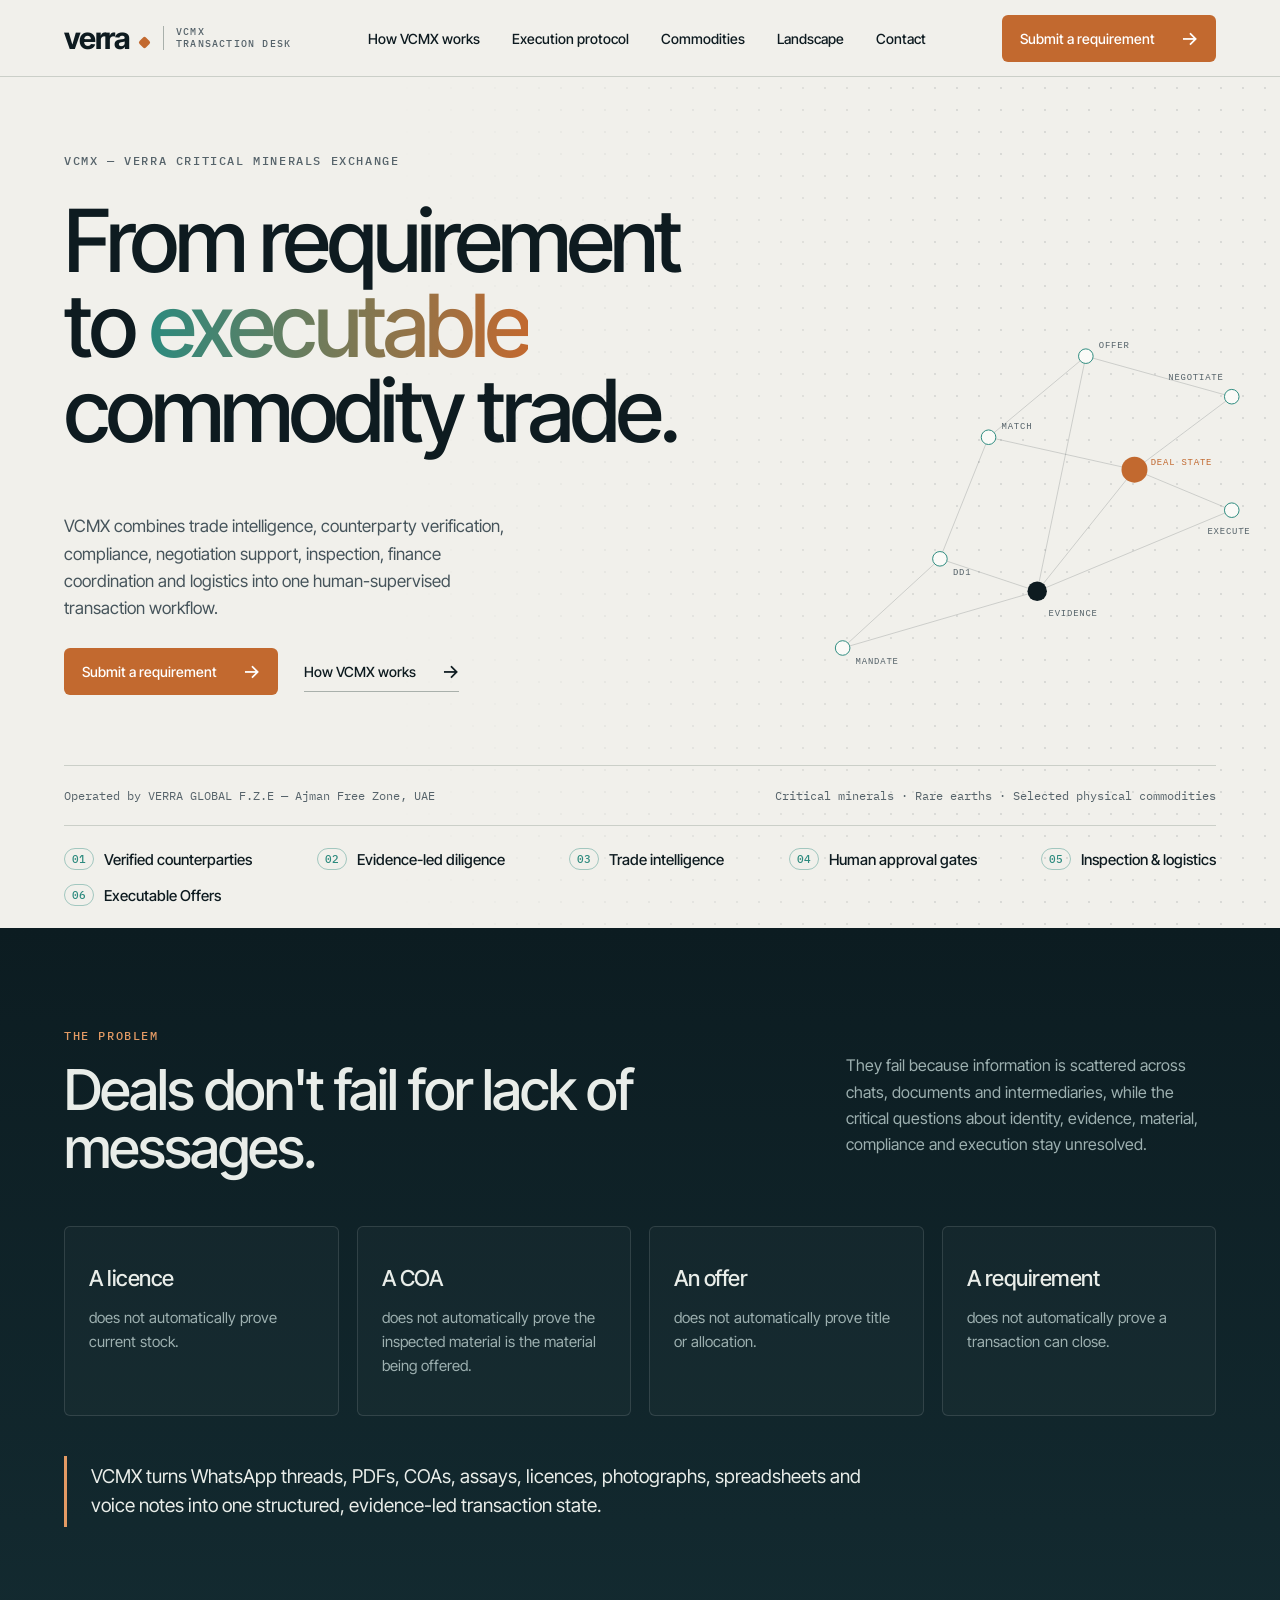
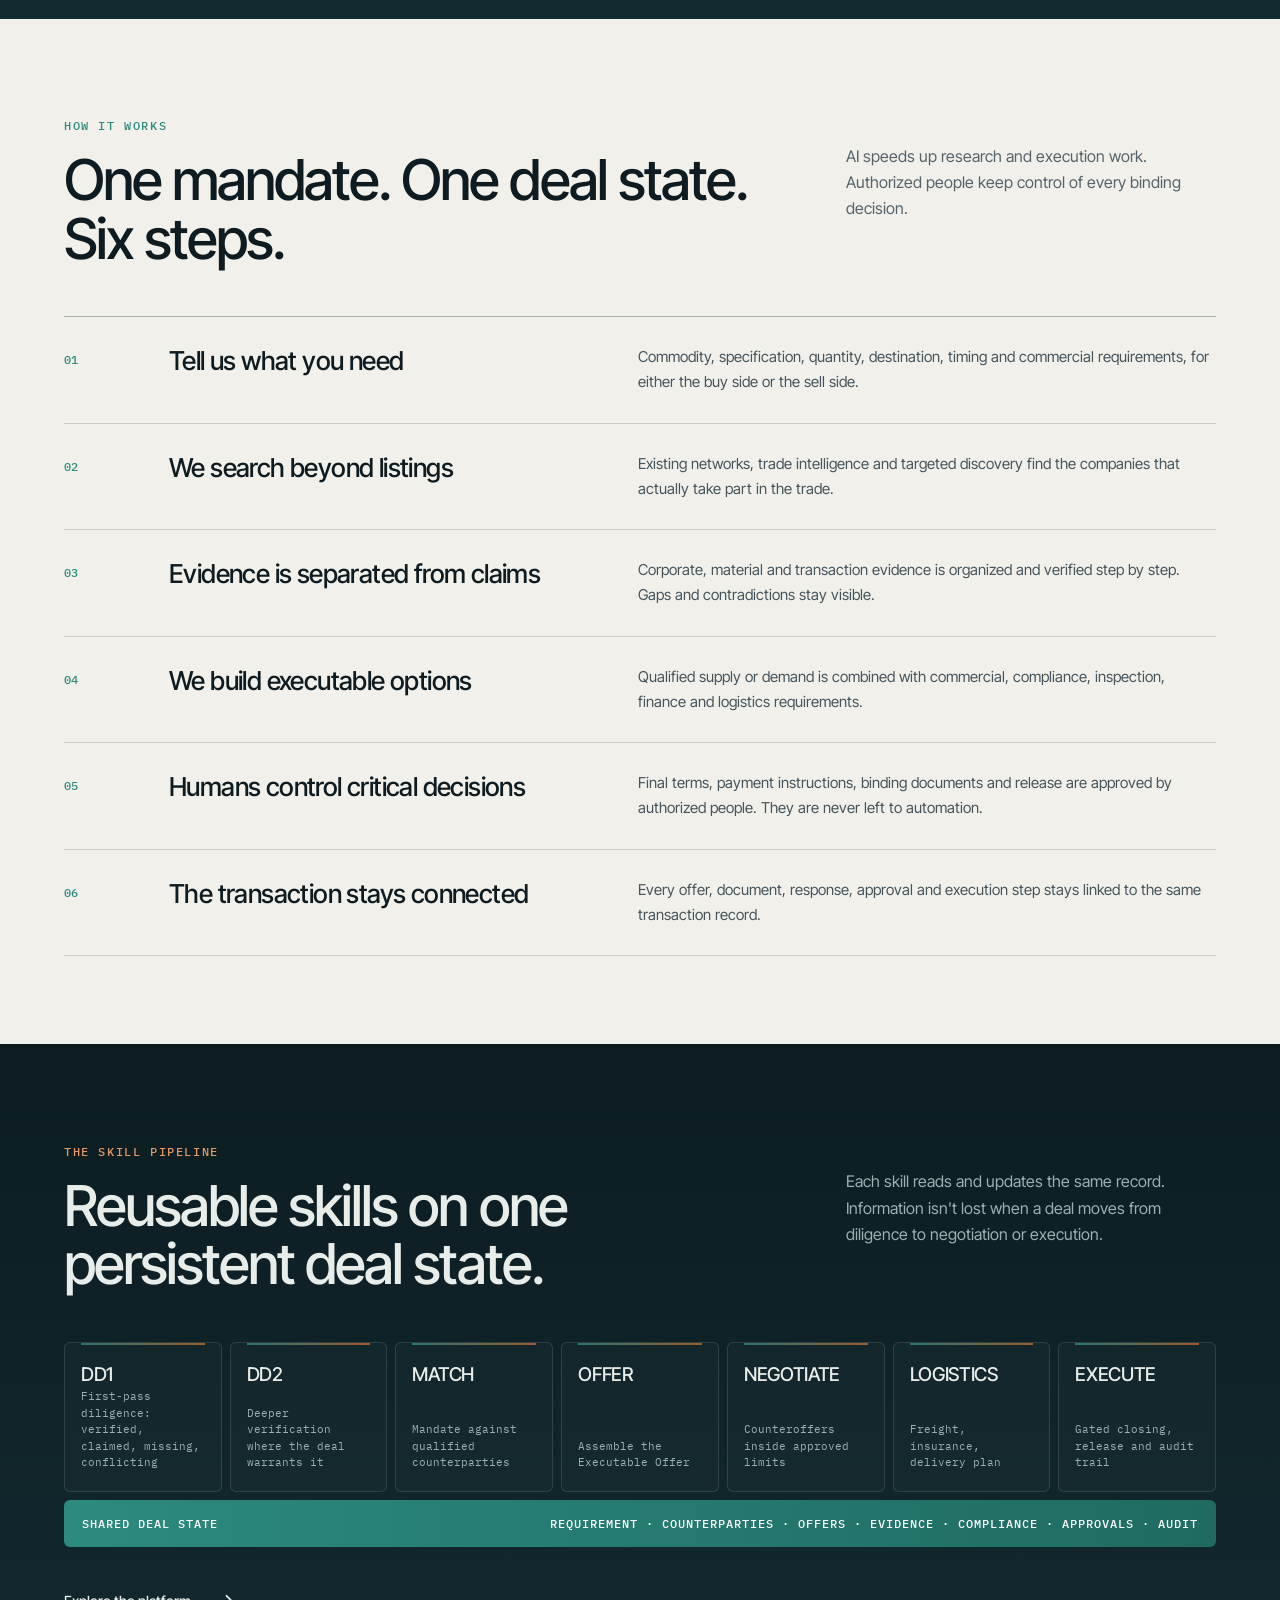
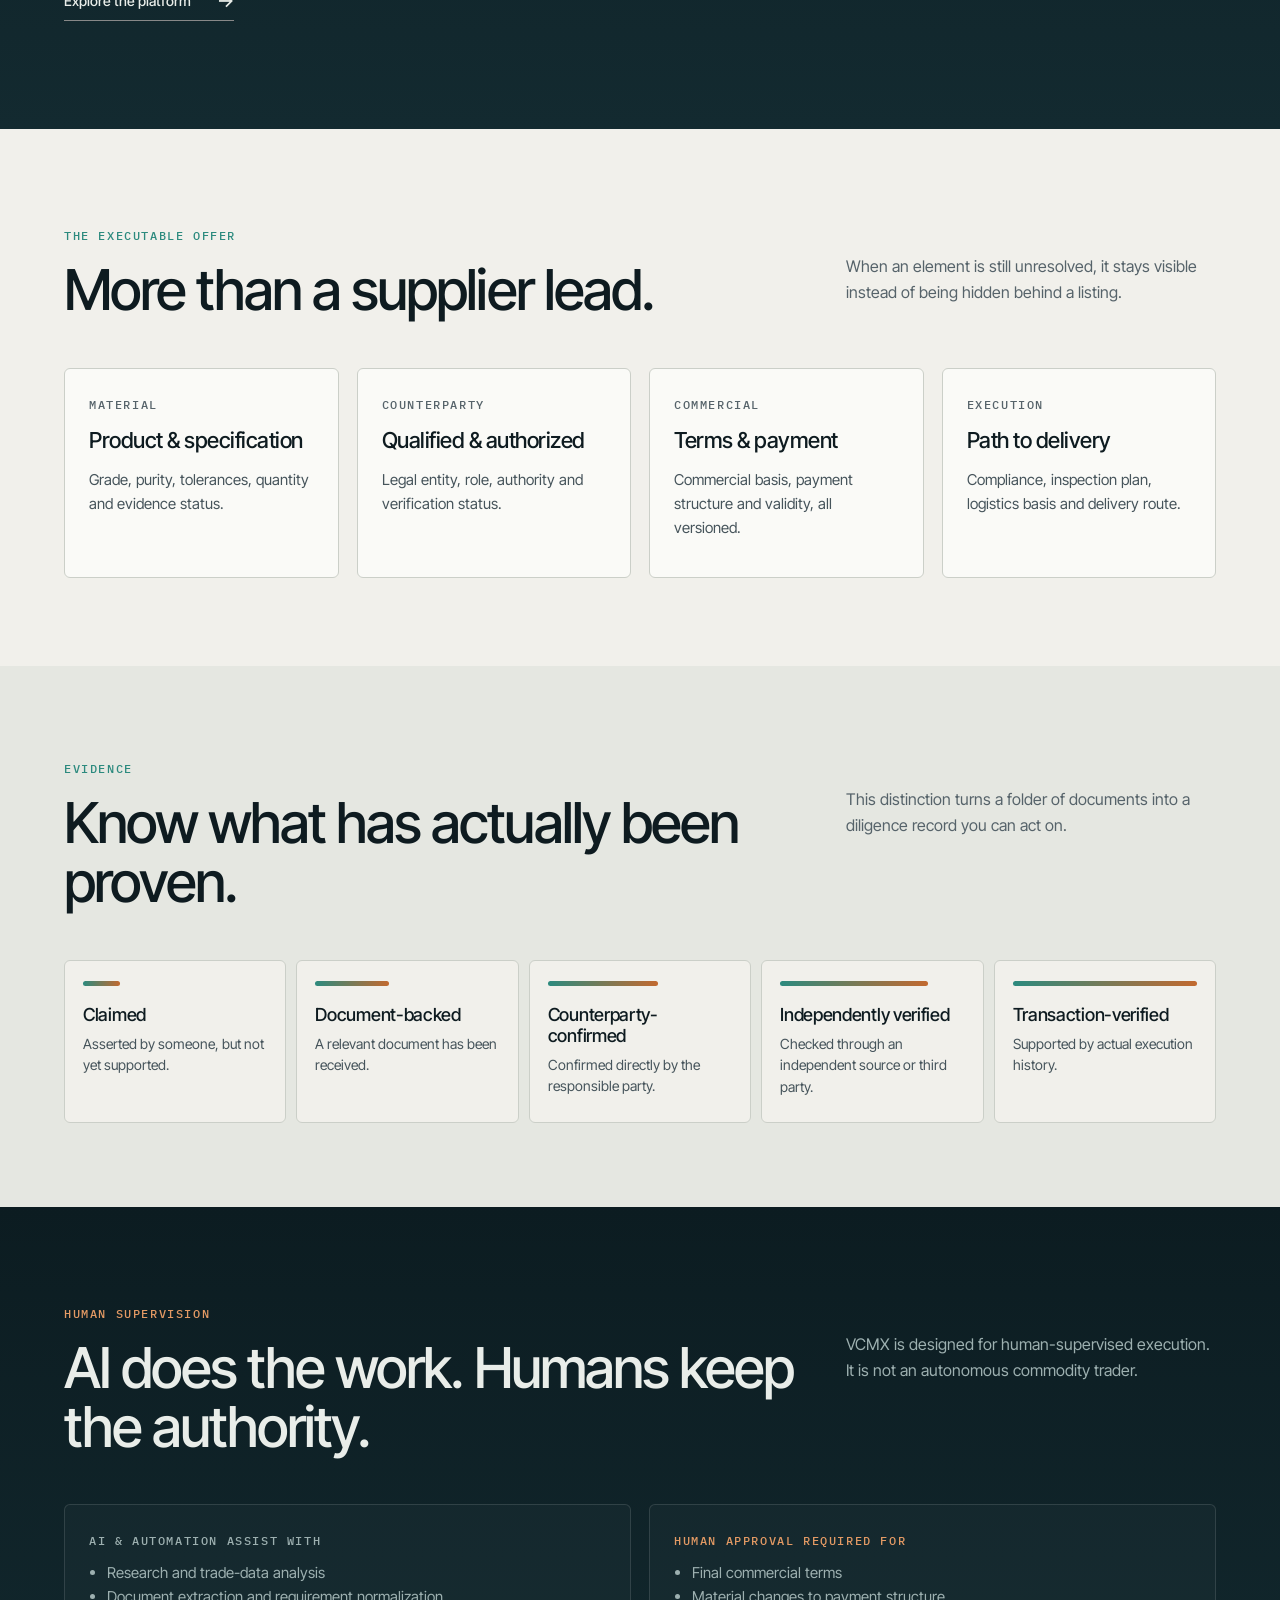
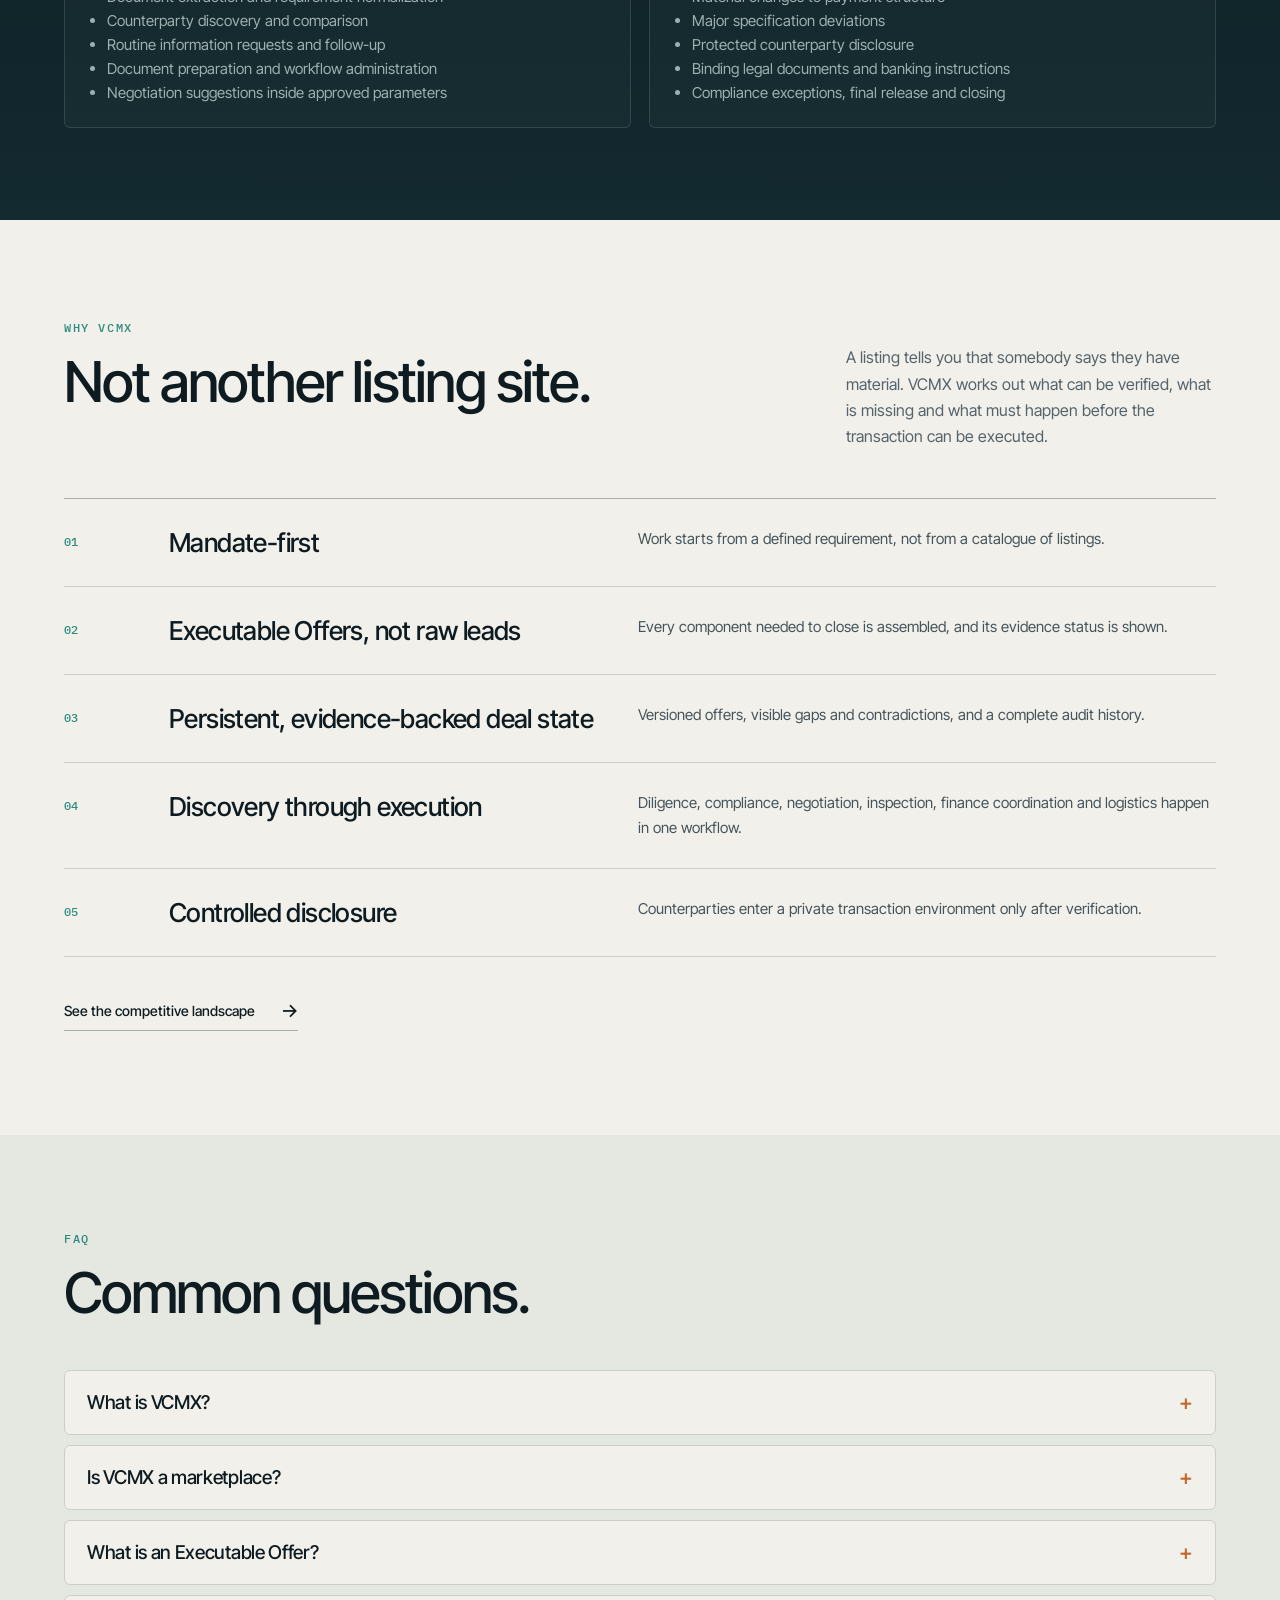
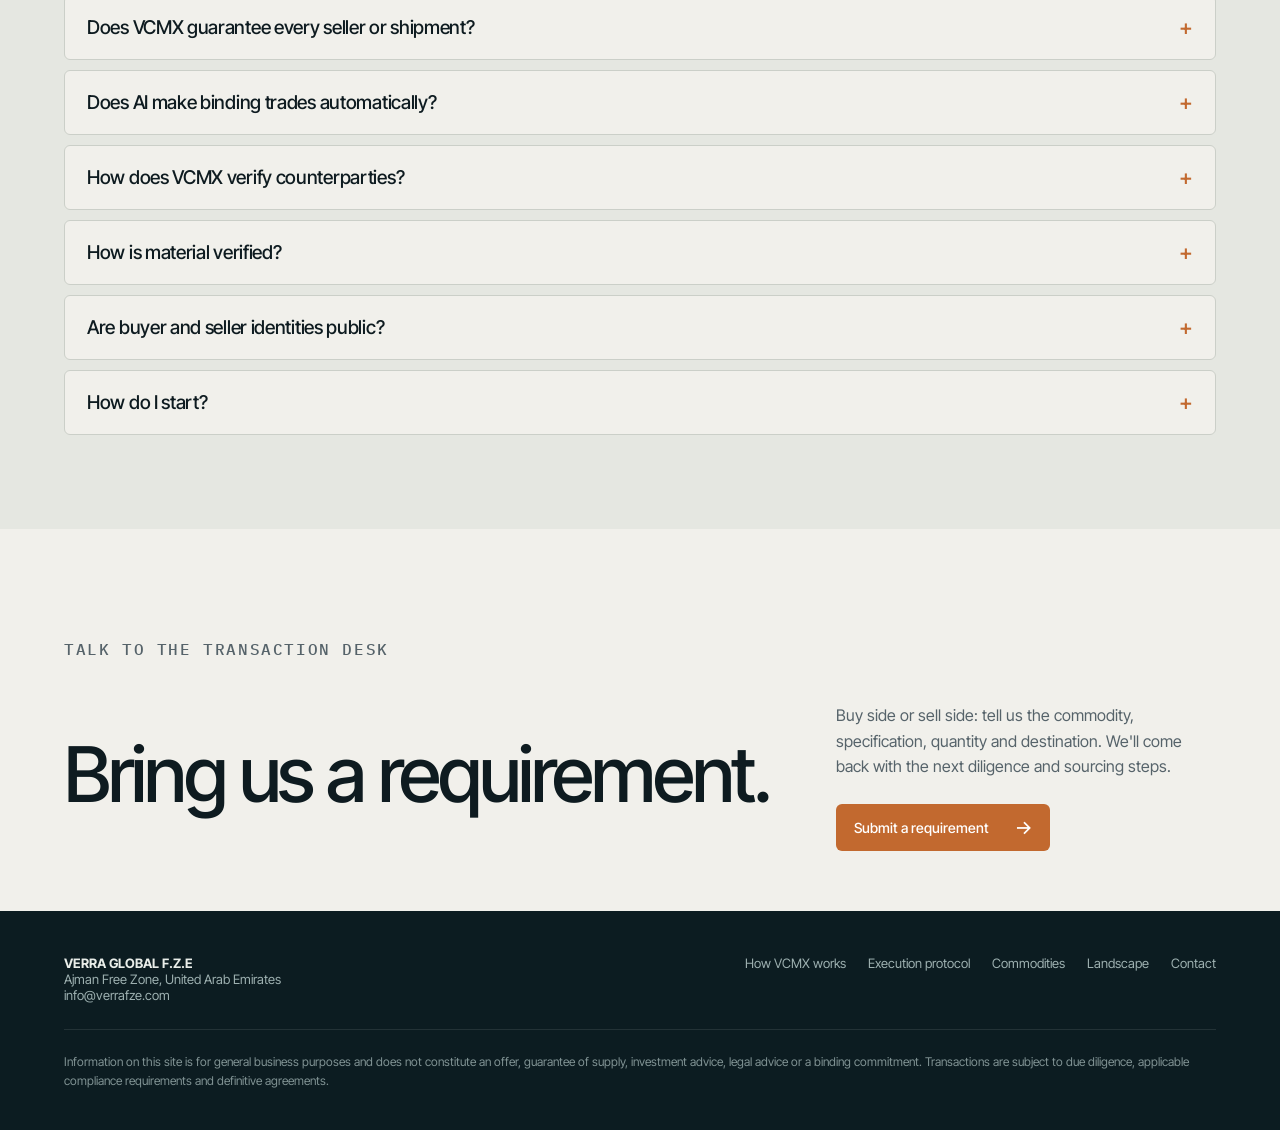
==== commit 4afe1615: "Use info@verrafze.com, add grade/quantity dropdowns, add LPG and crude oil" ====
--- a/index.html
+++ b/index.html
@@ -245,7 +245,7 @@
 
 <footer class="shell">
   <div class="footer">
-    <div><strong>VERRA GLOBAL F.Z.E</strong><br>Ajman Free Zone, United Arab Emirates<br><a href="mailto:info@verraglobal.co">info@verraglobal.co</a></div>
+    <div><strong>VERRA GLOBAL F.Z.E</strong><br>Ajman Free Zone, United Arab Emirates<br><a href="mailto:info@verrafze.com">info@verrafze.com</a></div>
     <nav class="footer-nav" aria-label="Footer">
       <a href="platform.html">How VCMX works</a><a href="protocol.html">Execution protocol</a><a href="commodities.html">Commodities</a><a href="compare.html">Landscape</a><a href="contact.html">Contact</a>
     </nav>
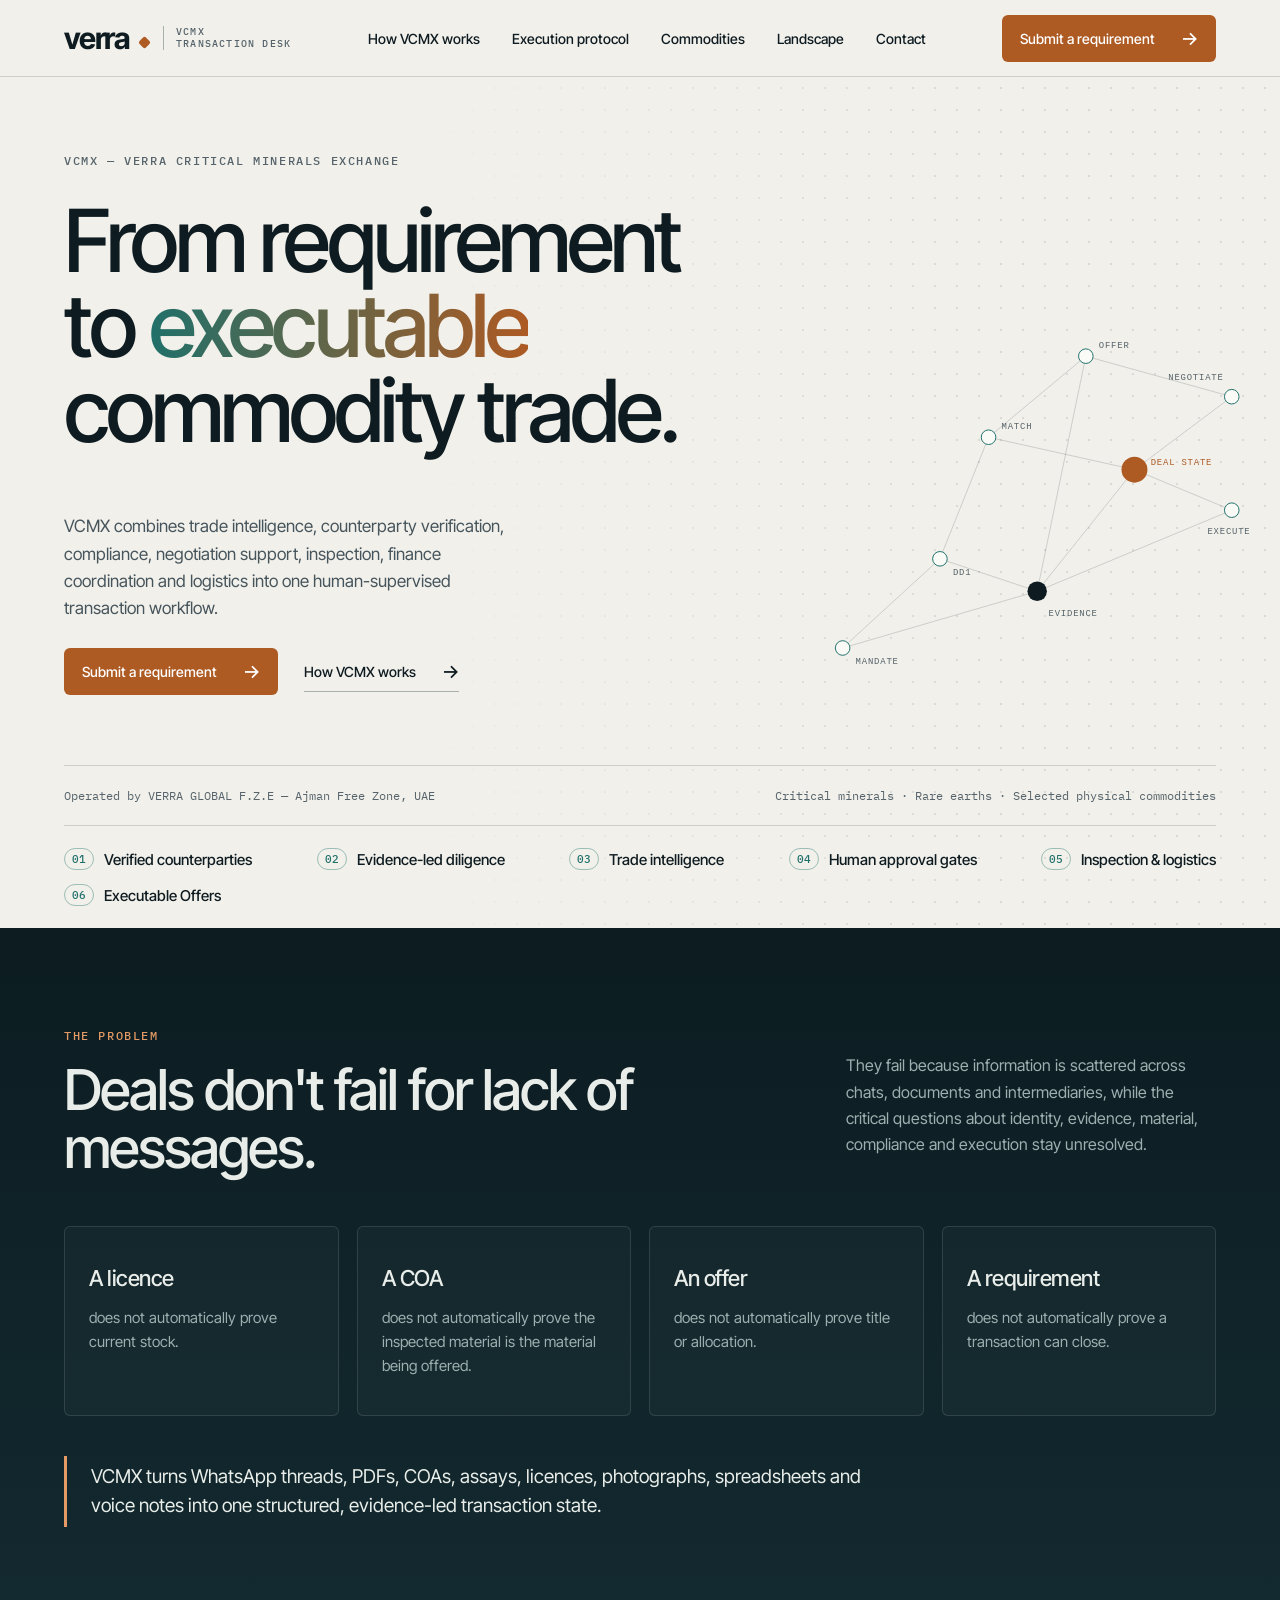
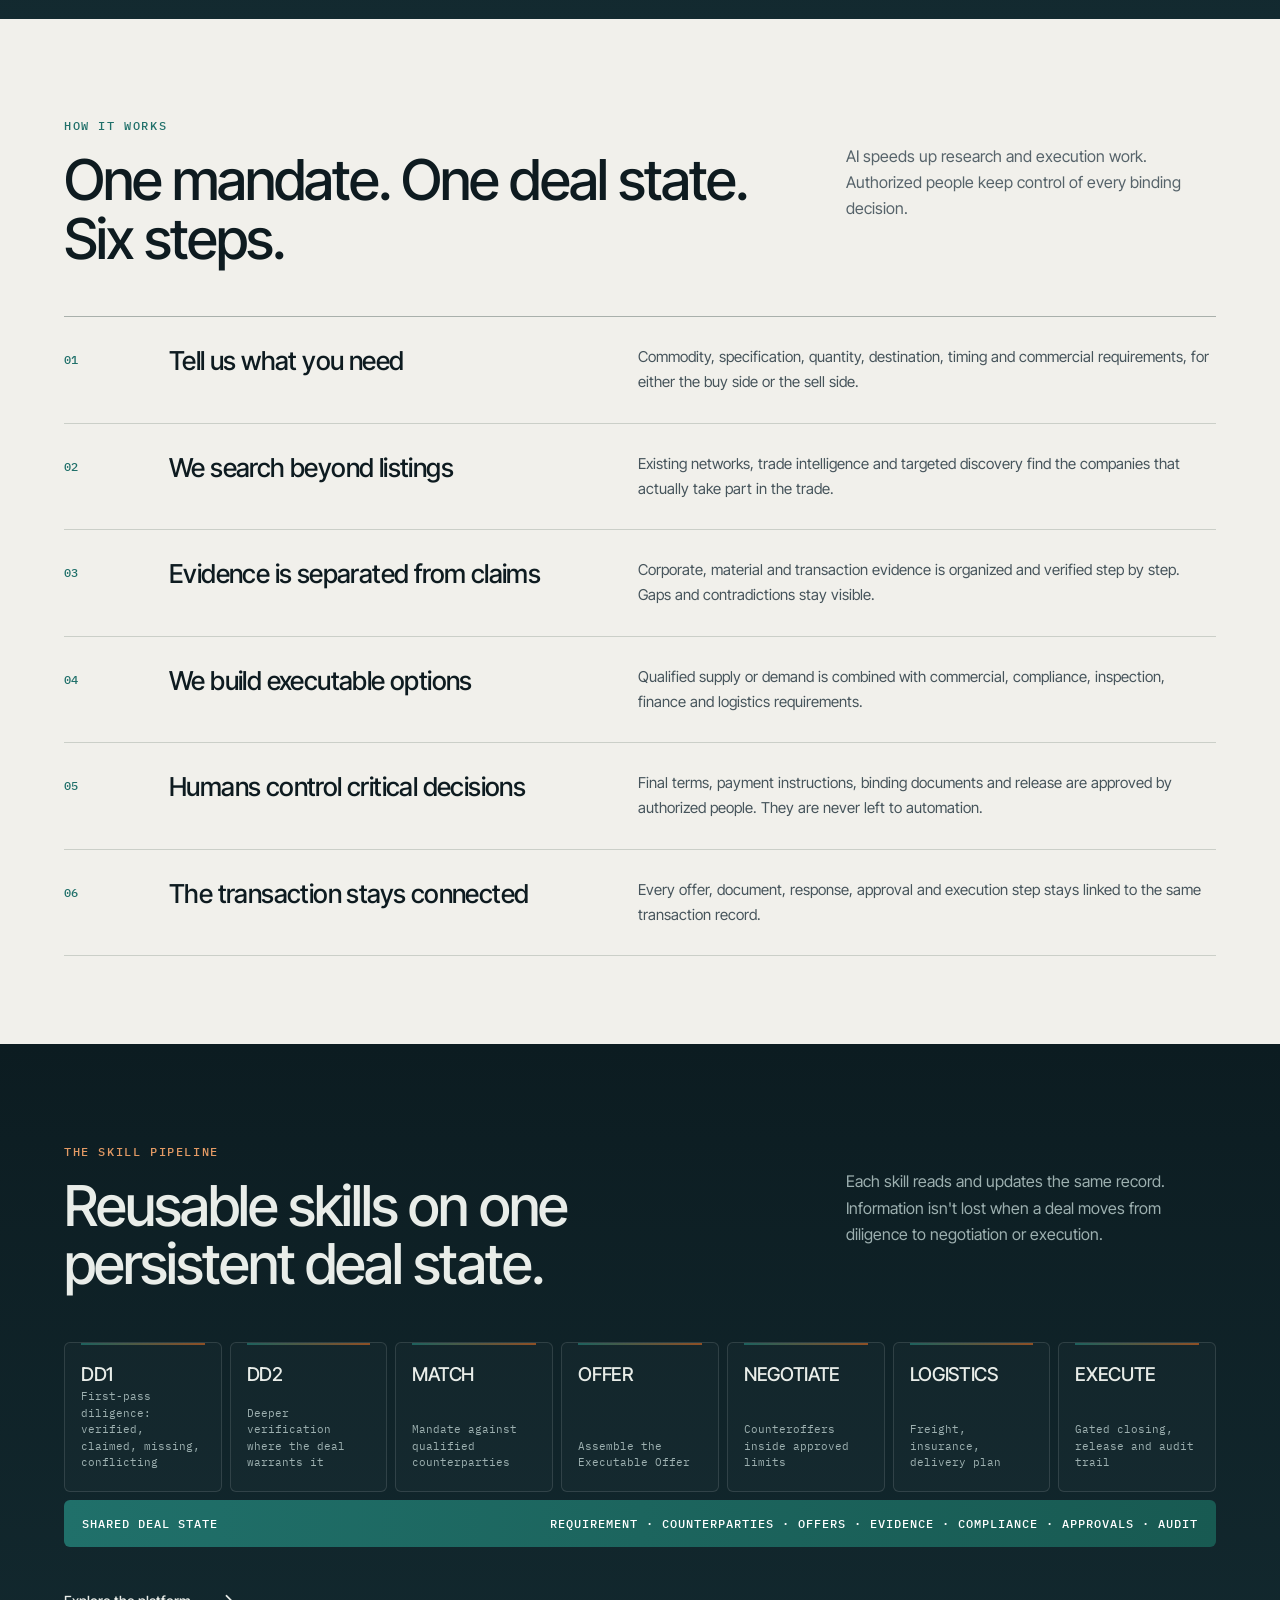
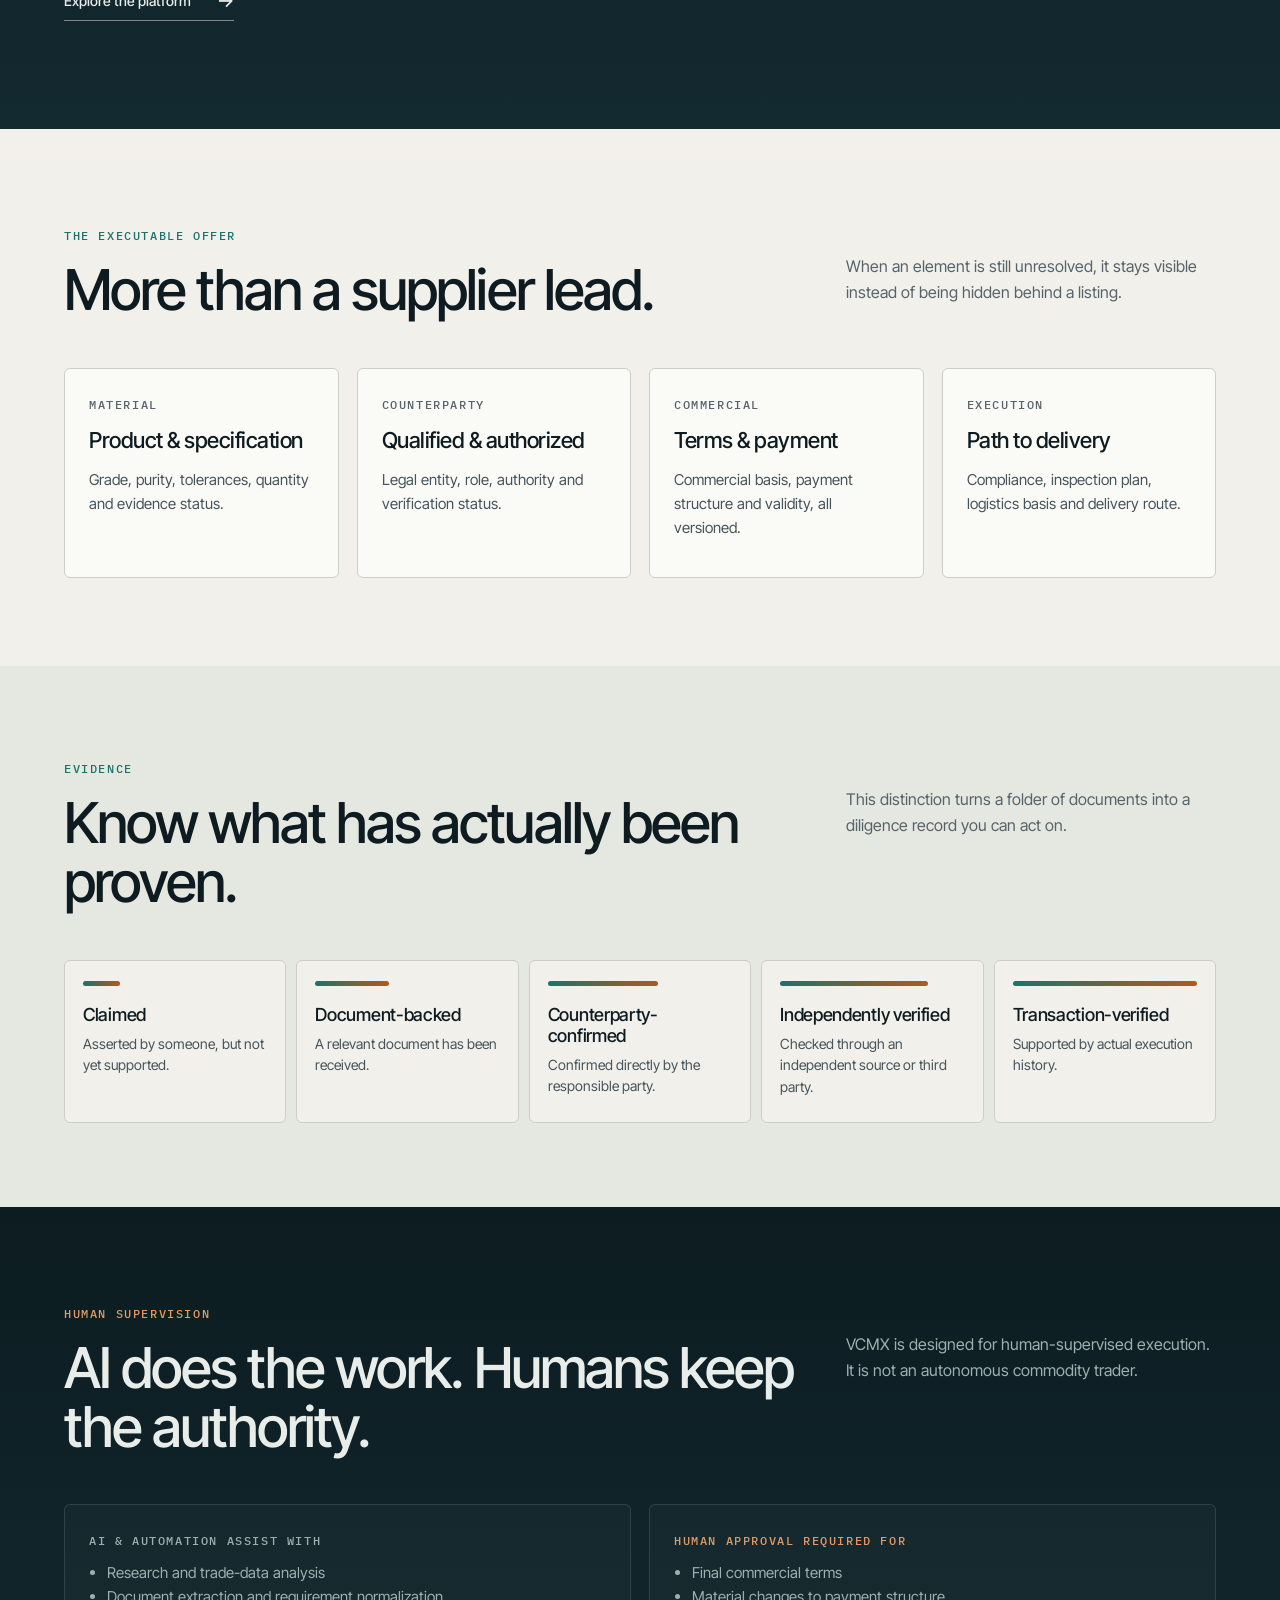
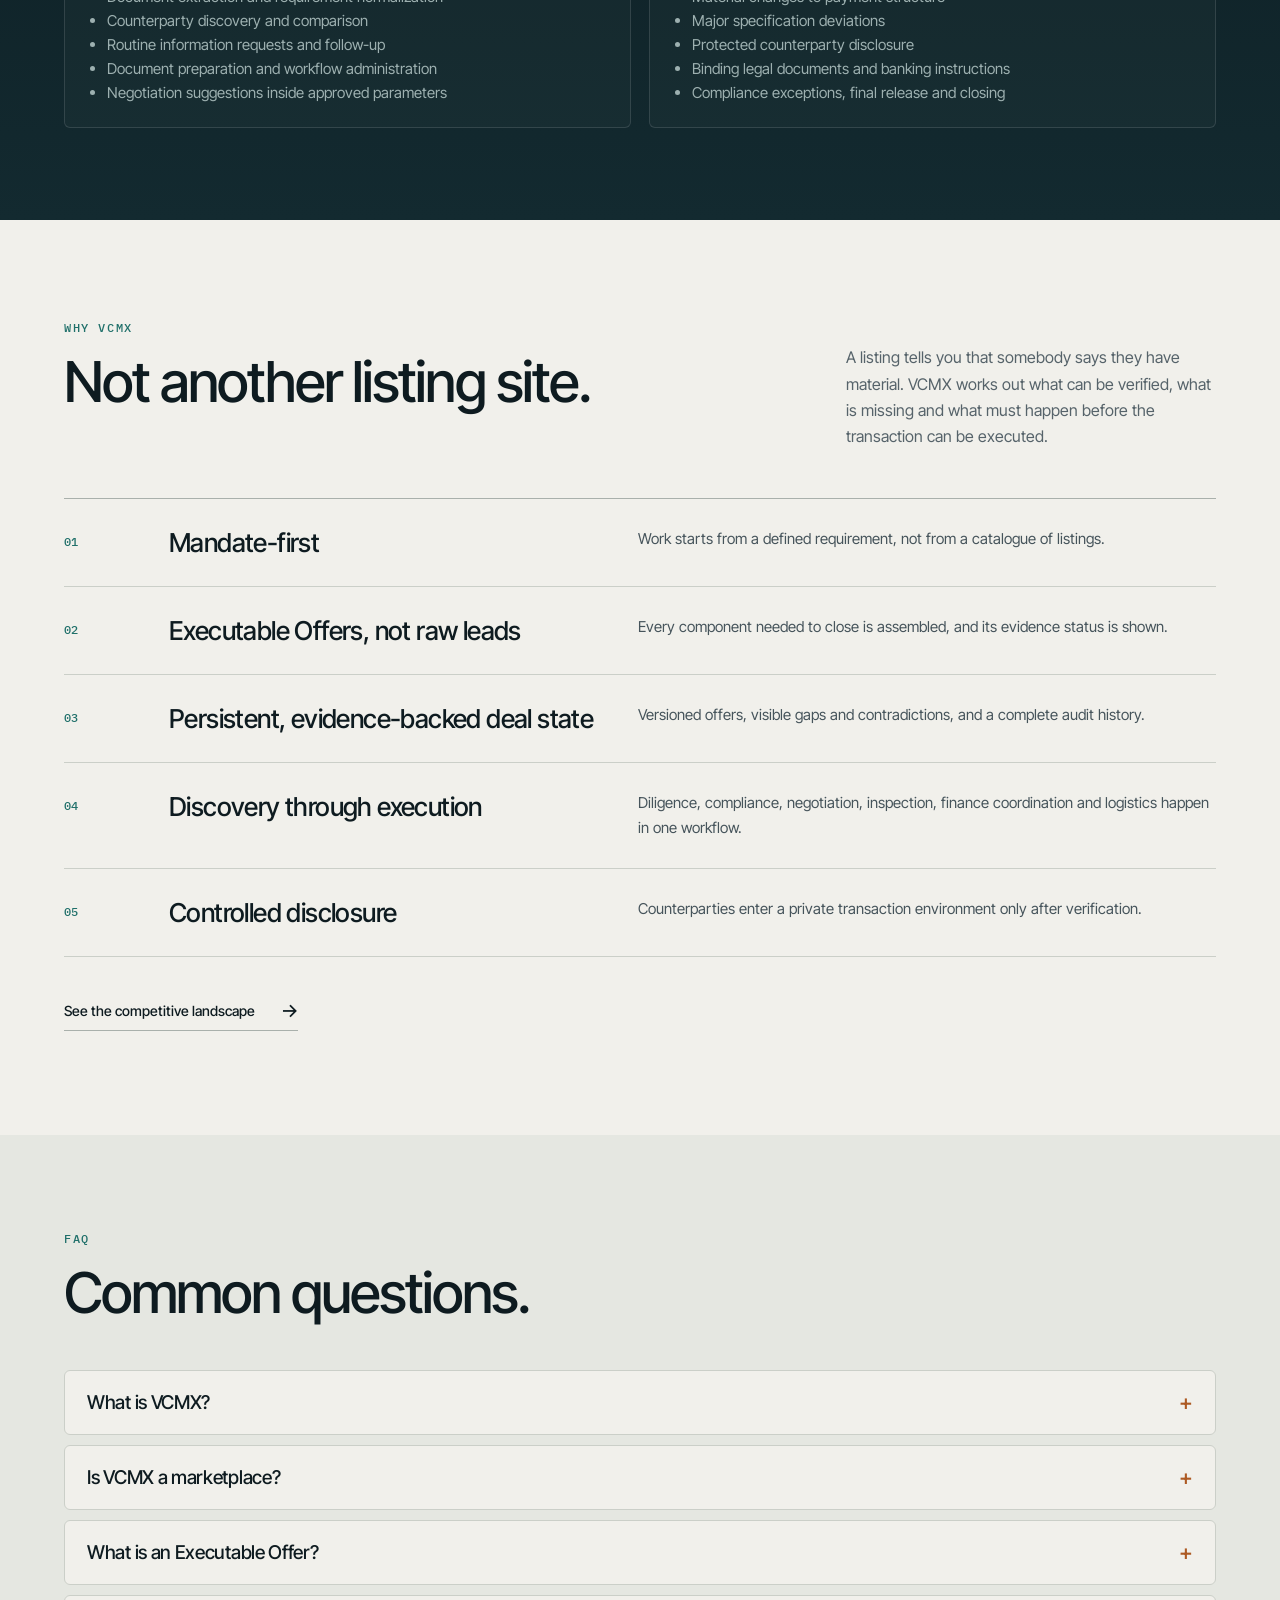
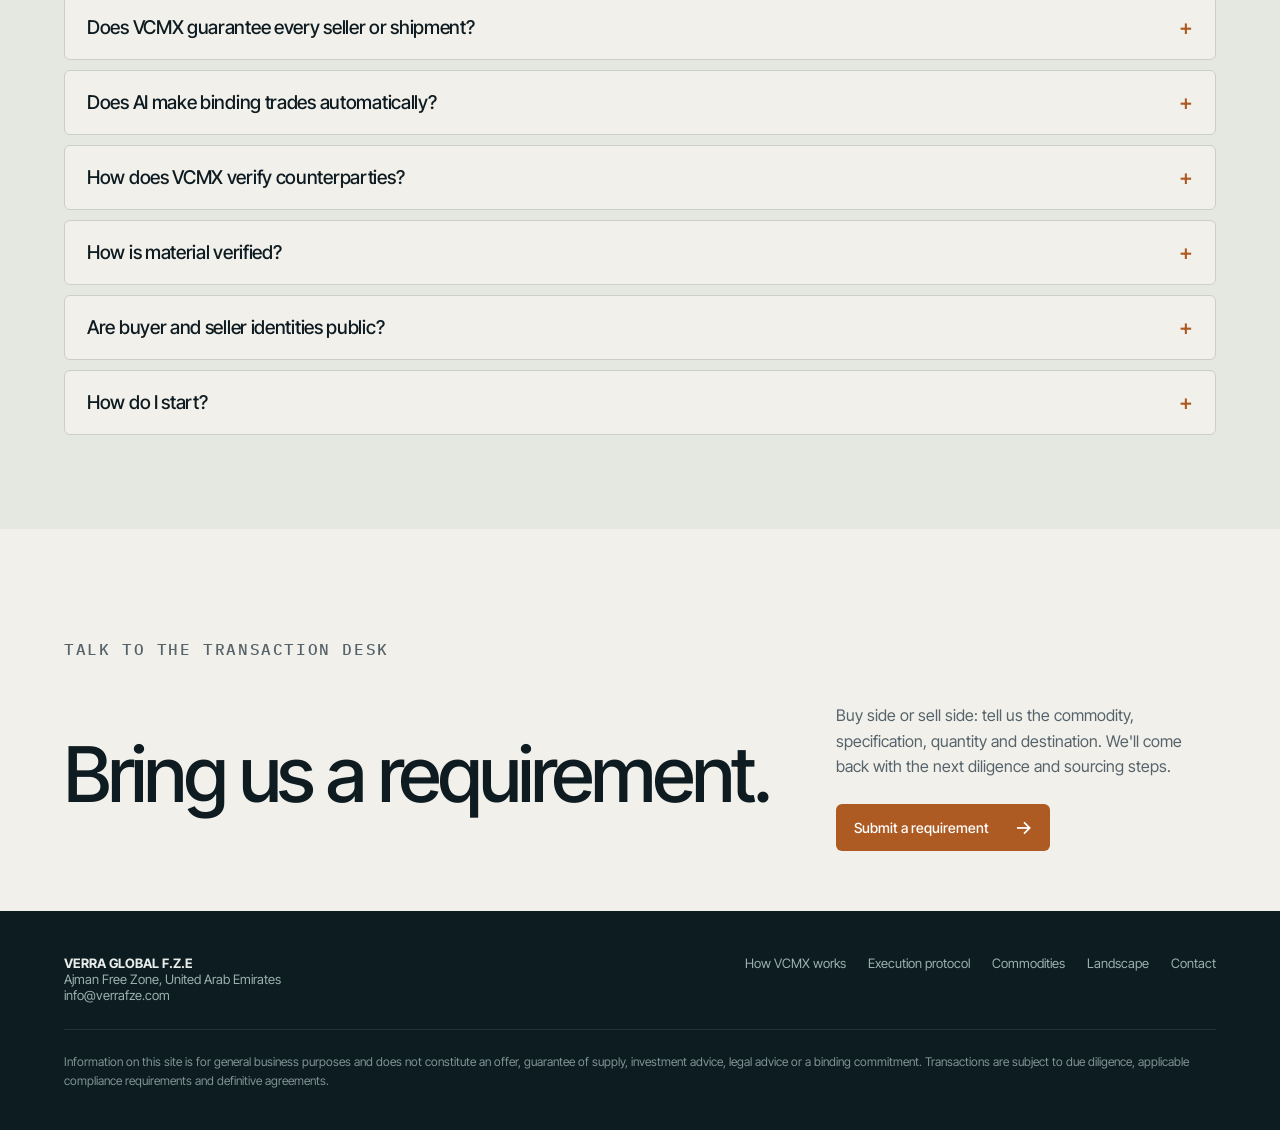
==== commit 965aee94: "Audit fixes: form works without JS, accessible contrast, nav breakpoint, favicon, consistent names" ====
--- a/index.html
+++ b/index.html
@@ -5,10 +5,11 @@
 <meta name="viewport" content="width=device-width, initial-scale=1">
 <title>Verra Global — VCMX Transaction Desk for Critical Minerals</title>
 <meta name="description" content="VCMX turns critical-mineral requirements into executable trades: trade intelligence, verification, compliance, negotiation, inspection and logistics under human approval.">
+<link rel="icon" href="data:image/svg+xml,%3Csvg xmlns=%22http://www.w3.org/2000/svg%22 viewBox=%220 0 32 32%22%3E%3Crect x=%229%22 y=%229%22 width=%2214%22 height=%2214%22 rx=%222%22 transform=%22rotate(45 16 16)%22 fill=%22%23ad5a23%22/%3E%3C/svg%3E">
 <link rel="preconnect" href="https://fonts.googleapis.com">
 <link rel="preconnect" href="https://fonts.gstatic.com" crossorigin>
 <link rel="stylesheet" href="https://fonts.googleapis.com/css2?family=IBM+Plex+Mono:wght@400;500&family=Inter+Tight:wght@400;500;600;700&display=swap">
-<link rel="stylesheet" href="assets/site.css?v=5">
+<link rel="stylesheet" href="assets/site.css?v=6">
 </head>
 <body>
 <a class="skip" href="#main">Skip to content</a>
@@ -252,6 +253,6 @@
   </div>
   <p class="legal">Information on this site is for general business purposes and does not constitute an offer, guarantee of supply, investment advice, legal advice or a binding commitment. Transactions are subject to due diligence, applicable compliance requirements and definitive agreements.</p>
 </footer>
-<script src="assets/site.js?v=5"></script>
+<script src="assets/site.js?v=6"></script>
 </body>
 </html>
--- a/assets/site.css
+++ b/assets/site.css
@@ -1,7 +1,7 @@
 /* Verra Global — VCMX. Every colour is a token; themes below swap the palette. */
 :root{
   --bg:#f1f0eb;--surface:#e5e7e1;--card:#fafaf7;--fg:#0e1b20;--text-2:#46545b;--muted-fg:#56636a;--line:#cbcfc8;--line-strong:#a9b0ab;
-  --accent:#c2692f;--accent-hover:#a6551f;--on-accent:#fff;--teal:#2c8a7e;--teal-deep:#1f6b62;
+  --accent:#ad5a23;--accent-hover:#8f4818;--on-accent:#fff;--teal:#20706a;--teal-deep:#185a52;
   --dark:#0c1c21;--dark-2:#132a30;--dark-fg:#e9ede9;--dark-muted:#9db0b0;--dark-line:#ffffff1f;--dark-accent:#e39a64;
   --radius:6px;
   --sans:"Inter Tight",Inter,"Segoe UI",Arial,sans-serif;
@@ -189,7 +189,7 @@
 .footer-nav a:hover{color:var(--dark-accent)}
 .legal{font-size:12px;line-height:1.6;color:var(--dark-muted);opacity:.8;max-width:1440px;margin:0 auto;padding:22px 0 40px;border-top:1px solid var(--dark-line)}
 
-@media(max-width:1100px){
+@media(max-width:1240px){
   .menu-btn{display:block}
   .navlinks{display:none;position:absolute;left:0;right:0;top:76px;background:var(--bg);flex-direction:column;gap:2px;border-bottom:1px solid var(--line);padding:8px 5% 16px}
   .navlinks a{padding:13px 12px;font-size:17px;border-radius:var(--radius)}
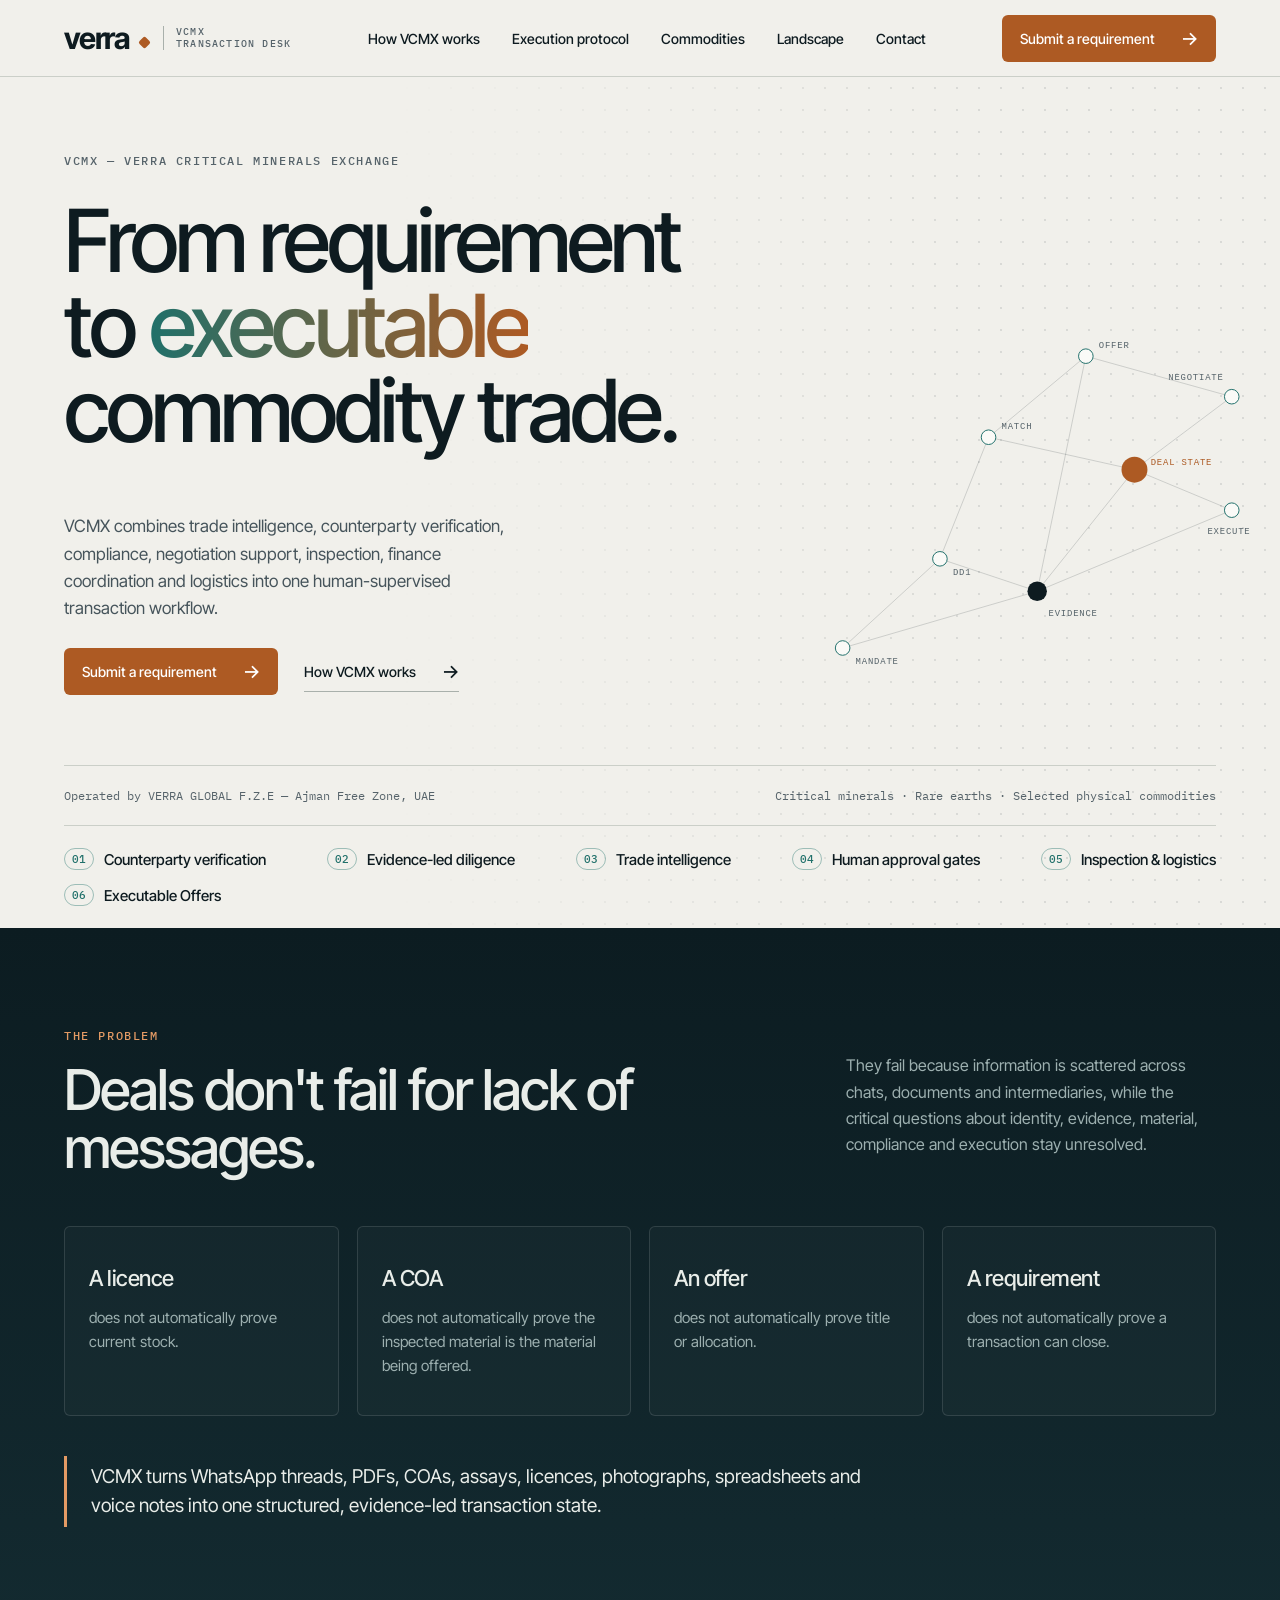
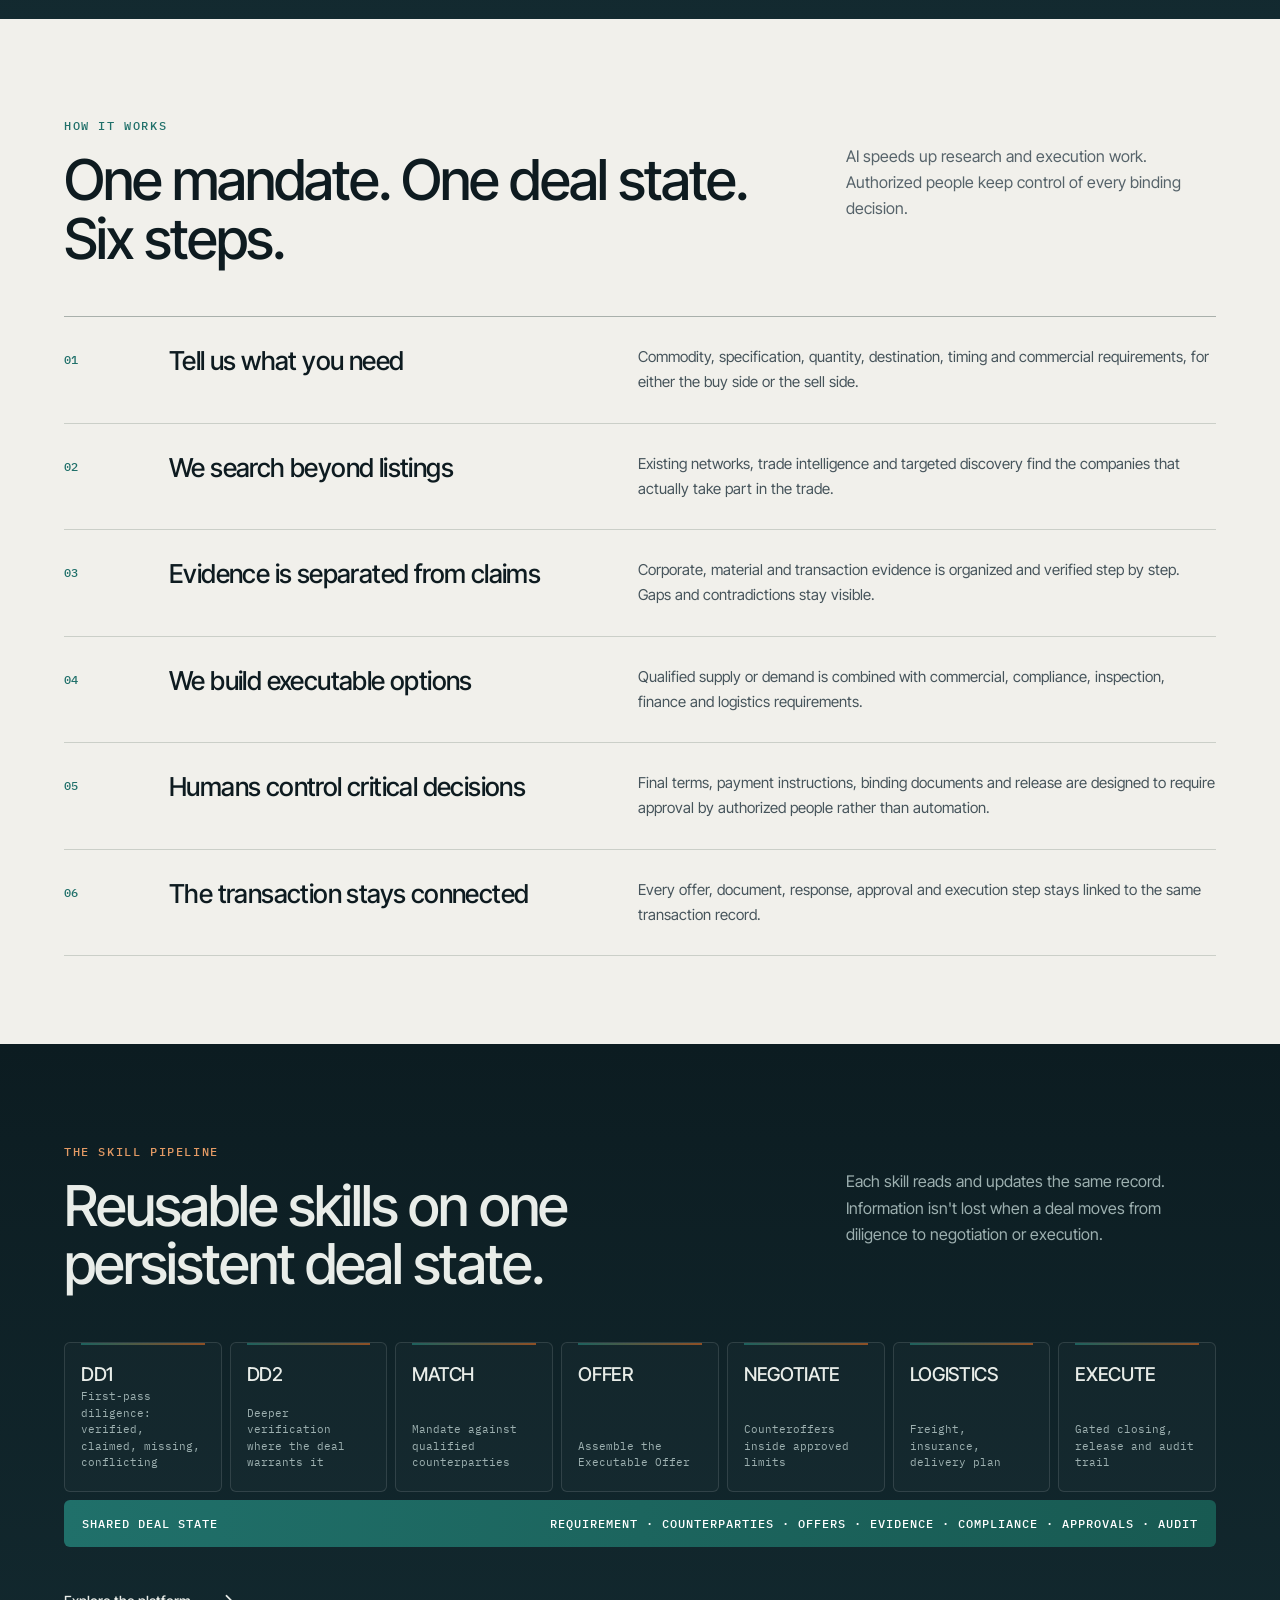
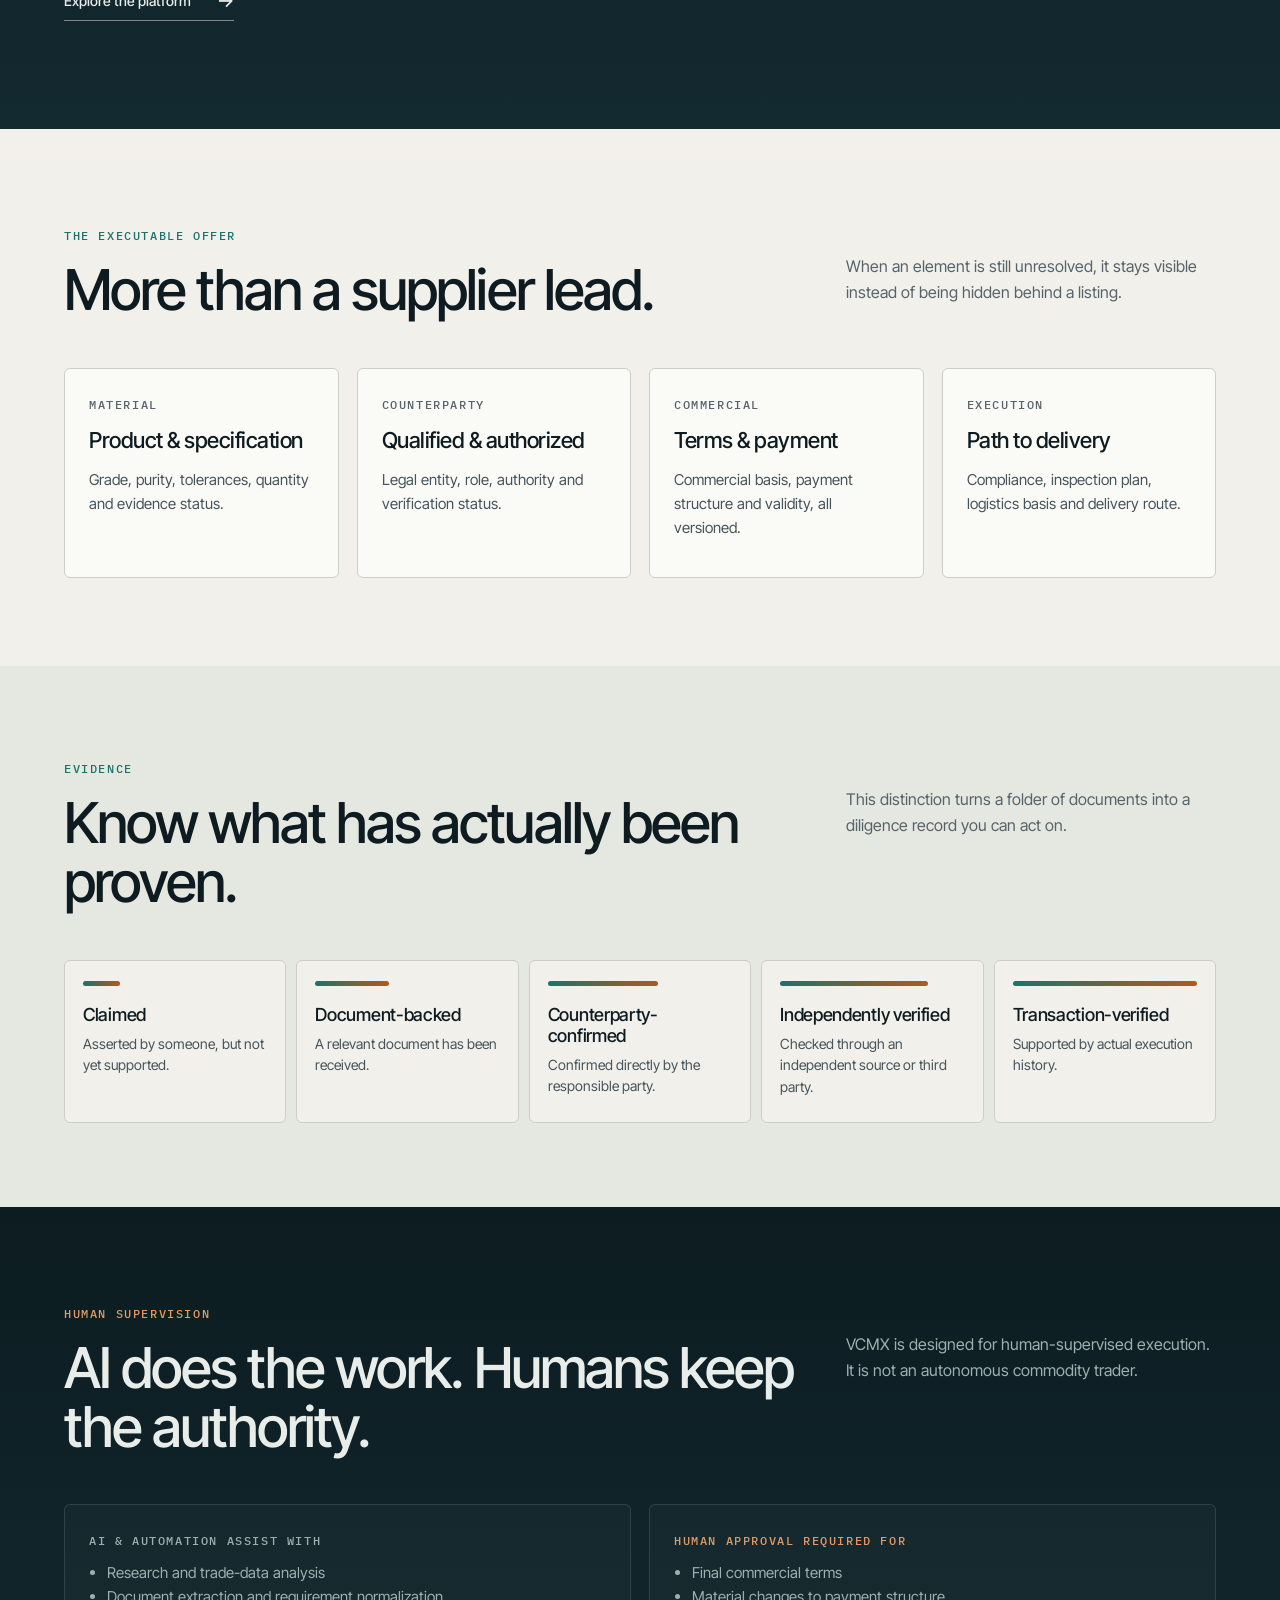
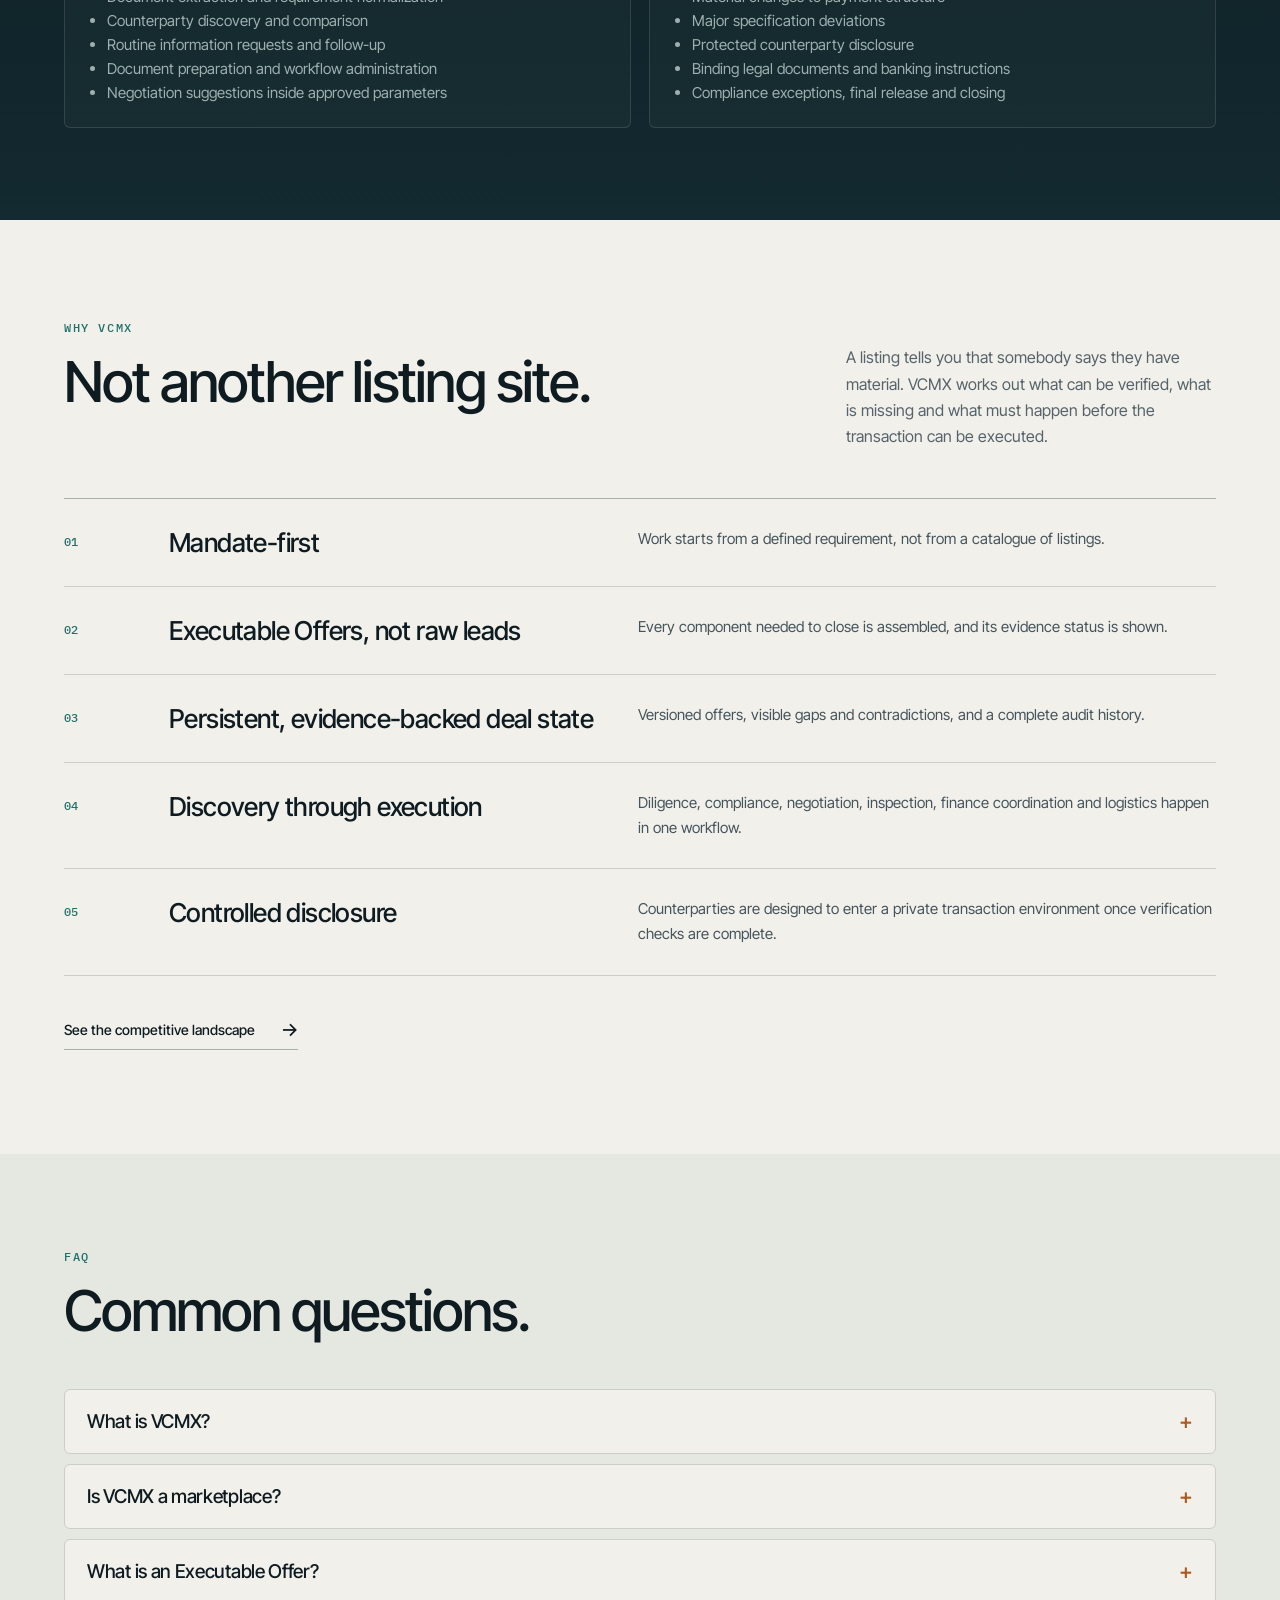
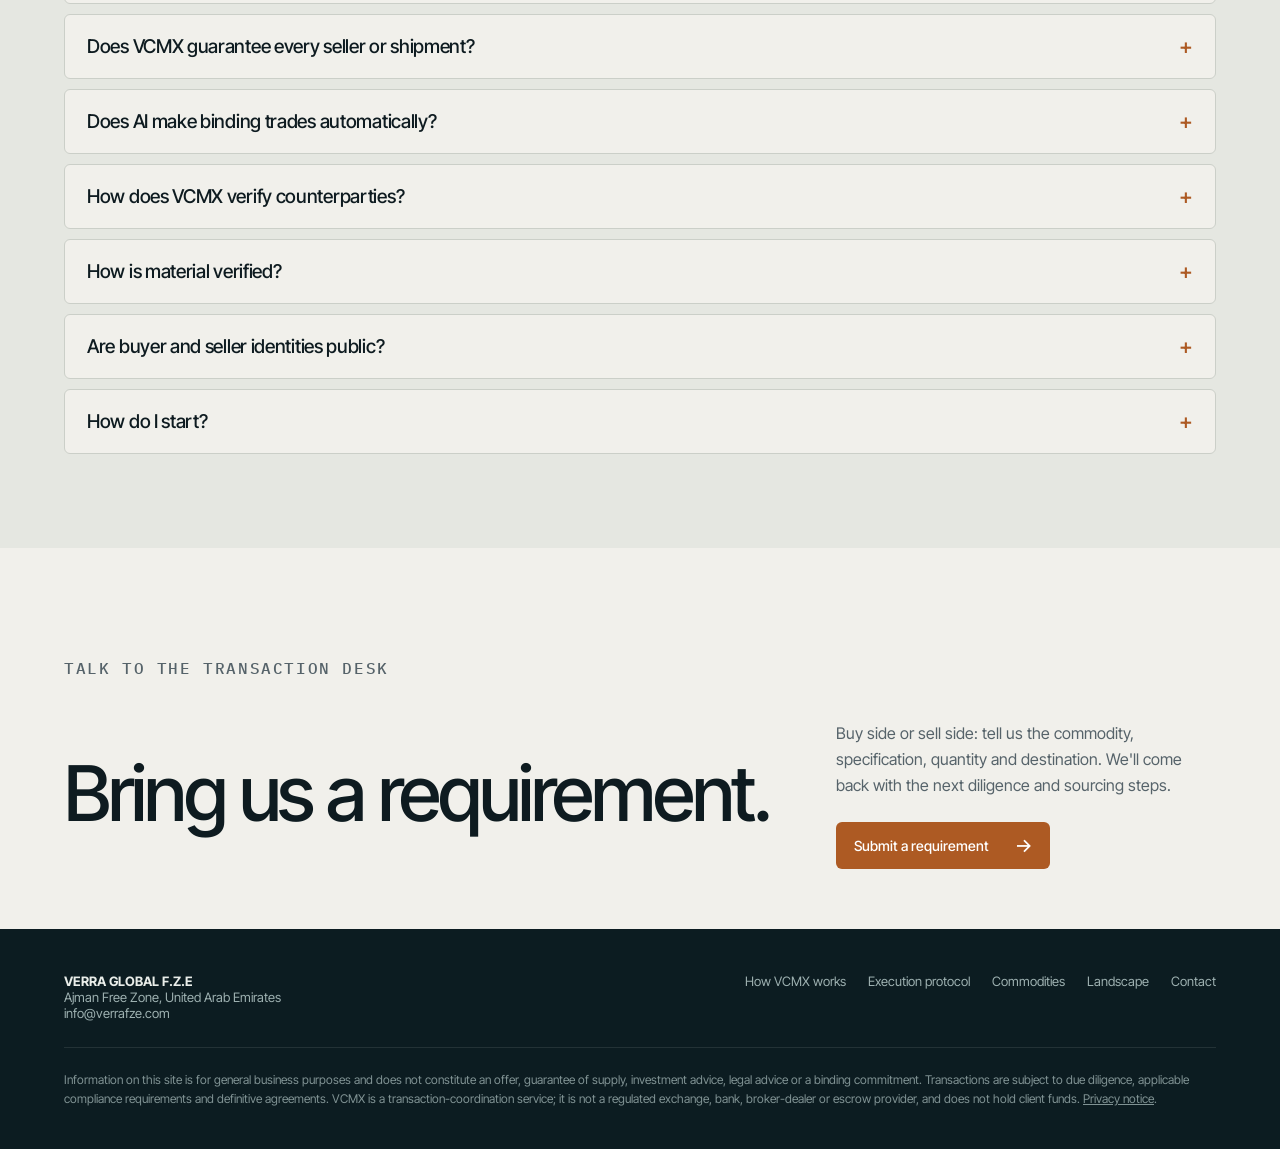
==== commit e7cae593: "Soften guarantee wording, add regulatory disclaimer and privacy notice" ====
--- a/index.html
+++ b/index.html
@@ -64,7 +64,7 @@
       <span>Critical minerals · Rare earths · Selected physical commodities</span>
     </div>
     <div class="ticker" aria-label="Capabilities">
-      <span><b>01</b>Verified counterparties</span>
+      <span><b>01</b>Counterparty verification</span>
       <span><b>02</b>Evidence-led diligence</span>
       <span><b>03</b>Trade intelligence</span>
       <span><b>04</b>Human approval gates</span>
@@ -106,7 +106,7 @@
         <div class="row"><span class="num">02</span><h3>We search beyond listings</h3><p>Existing networks, trade intelligence and targeted discovery find the companies that actually take part in the trade.</p></div>
         <div class="row"><span class="num">03</span><h3>Evidence is separated from claims</h3><p>Corporate, material and transaction evidence is organized and verified step by step. Gaps and contradictions stay visible.</p></div>
         <div class="row"><span class="num">04</span><h3>We build executable options</h3><p>Qualified supply or demand is combined with commercial, compliance, inspection, finance and logistics requirements.</p></div>
-        <div class="row"><span class="num">05</span><h3>Humans control critical decisions</h3><p>Final terms, payment instructions, binding documents and release are approved by authorized people. They are never left to automation.</p></div>
+        <div class="row"><span class="num">05</span><h3>Humans control critical decisions</h3><p>Final terms, payment instructions, binding documents and release are designed to require approval by authorized people rather than automation.</p></div>
         <div class="row"><span class="num">06</span><h3>The transaction stays connected</h3><p>Every offer, document, response, approval and execution step stays linked to the same transaction record.</p></div>
       </div>
     </div>
@@ -204,7 +204,7 @@
         <div class="row"><span class="num">02</span><h3>Executable Offers, not raw leads</h3><p>Every component needed to close is assembled, and its evidence status is shown.</p></div>
         <div class="row"><span class="num">03</span><h3>Persistent, evidence-backed deal state</h3><p>Versioned offers, visible gaps and contradictions, and a complete audit history.</p></div>
         <div class="row"><span class="num">04</span><h3>Discovery through execution</h3><p>Diligence, compliance, negotiation, inspection, finance coordination and logistics happen in one workflow.</p></div>
-        <div class="row"><span class="num">05</span><h3>Controlled disclosure</h3><p>Counterparties enter a private transaction environment only after verification.</p></div>
+        <div class="row"><span class="num">05</span><h3>Controlled disclosure</h3><p>Counterparties are designed to enter a private transaction environment once verification checks are complete.</p></div>
       </div>
       <p style="margin-top:34px"><a class="text-link" href="compare.html">See the competitive landscape <span>→</span></a></p>
     </div>
@@ -251,7 +251,7 @@
       <a href="platform.html">How VCMX works</a><a href="protocol.html">Execution protocol</a><a href="commodities.html">Commodities</a><a href="compare.html">Landscape</a><a href="contact.html">Contact</a>
     </nav>
   </div>
-  <p class="legal">Information on this site is for general business purposes and does not constitute an offer, guarantee of supply, investment advice, legal advice or a binding commitment. Transactions are subject to due diligence, applicable compliance requirements and definitive agreements.</p>
+  <p class="legal">Information on this site is for general business purposes and does not constitute an offer, guarantee of supply, investment advice, legal advice or a binding commitment. Transactions are subject to due diligence, applicable compliance requirements and definitive agreements. VCMX is a transaction-coordination service; it is not a regulated exchange, bank, broker-dealer or escrow provider, and does not hold client funds. <a href="privacy.html" style="text-decoration:underline">Privacy notice</a>.</p>
 </footer>
 <script src="assets/site.js?v=6"></script>
 </body>
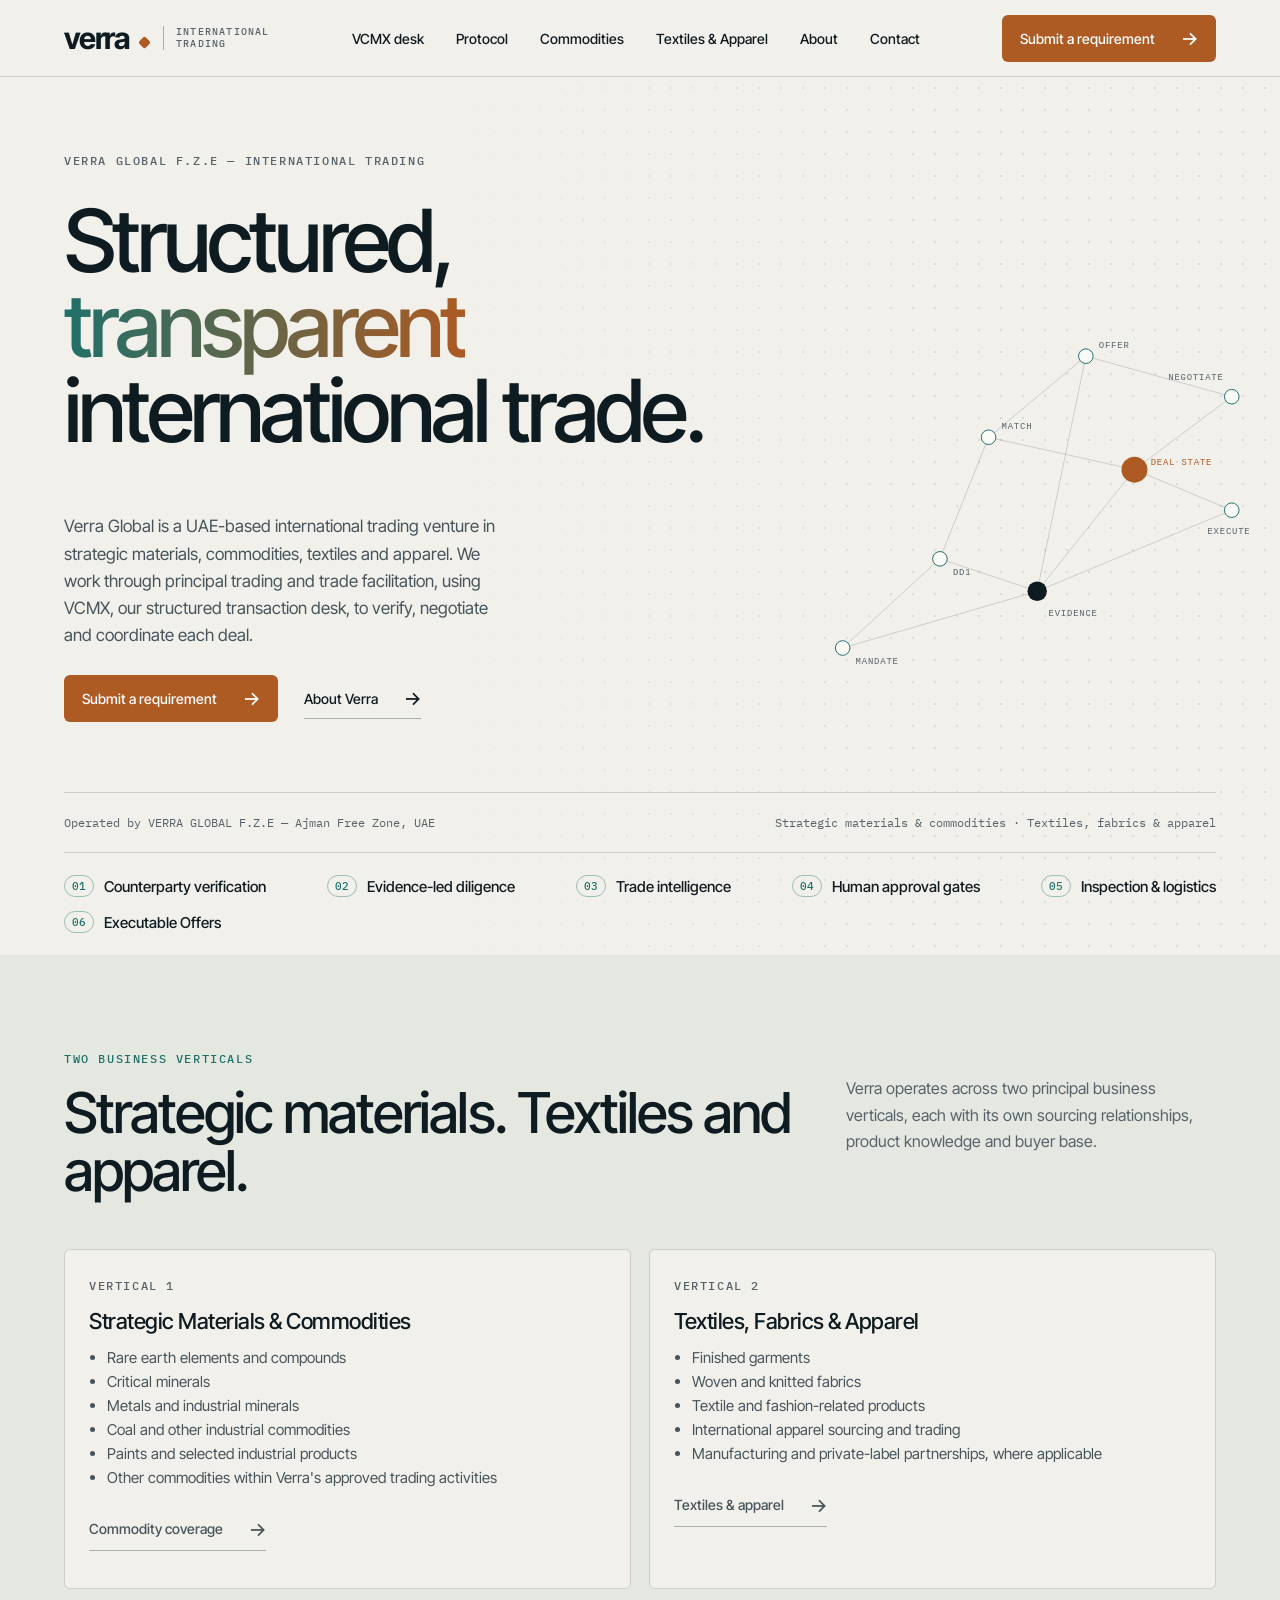
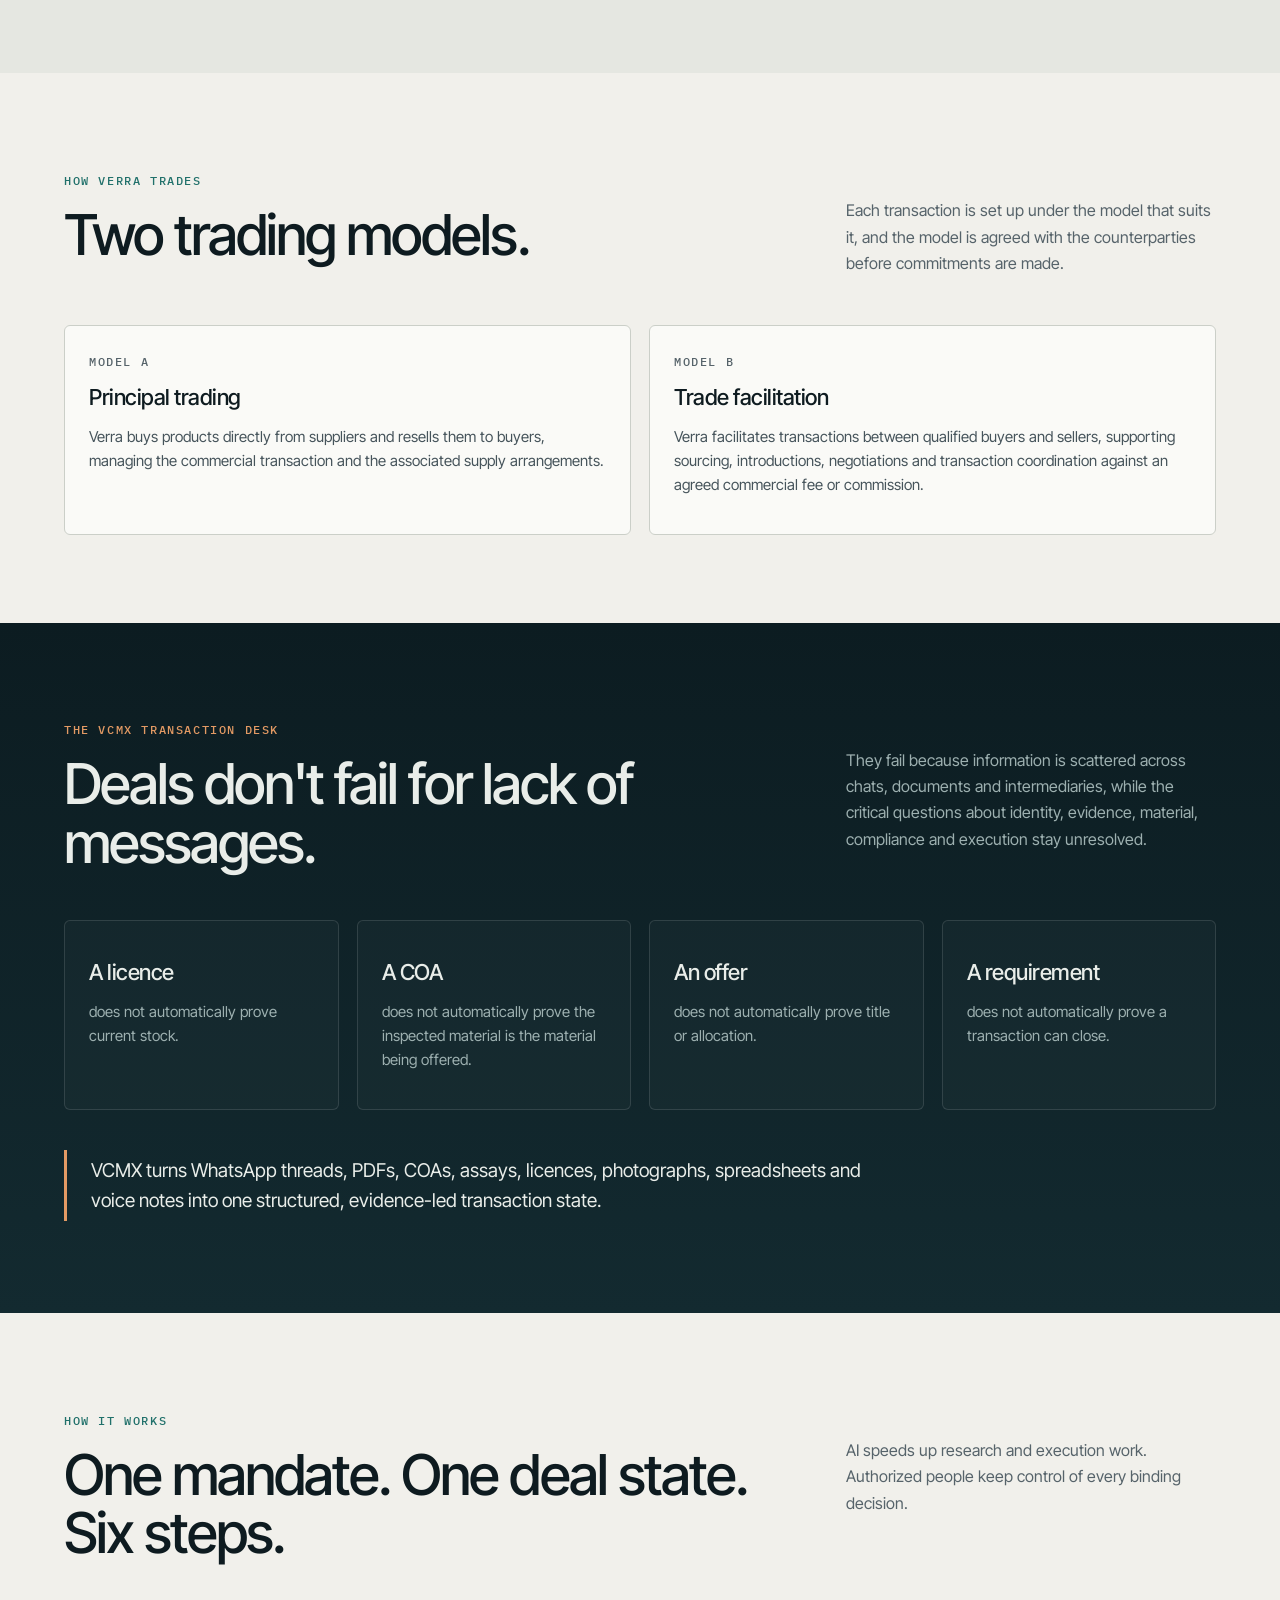
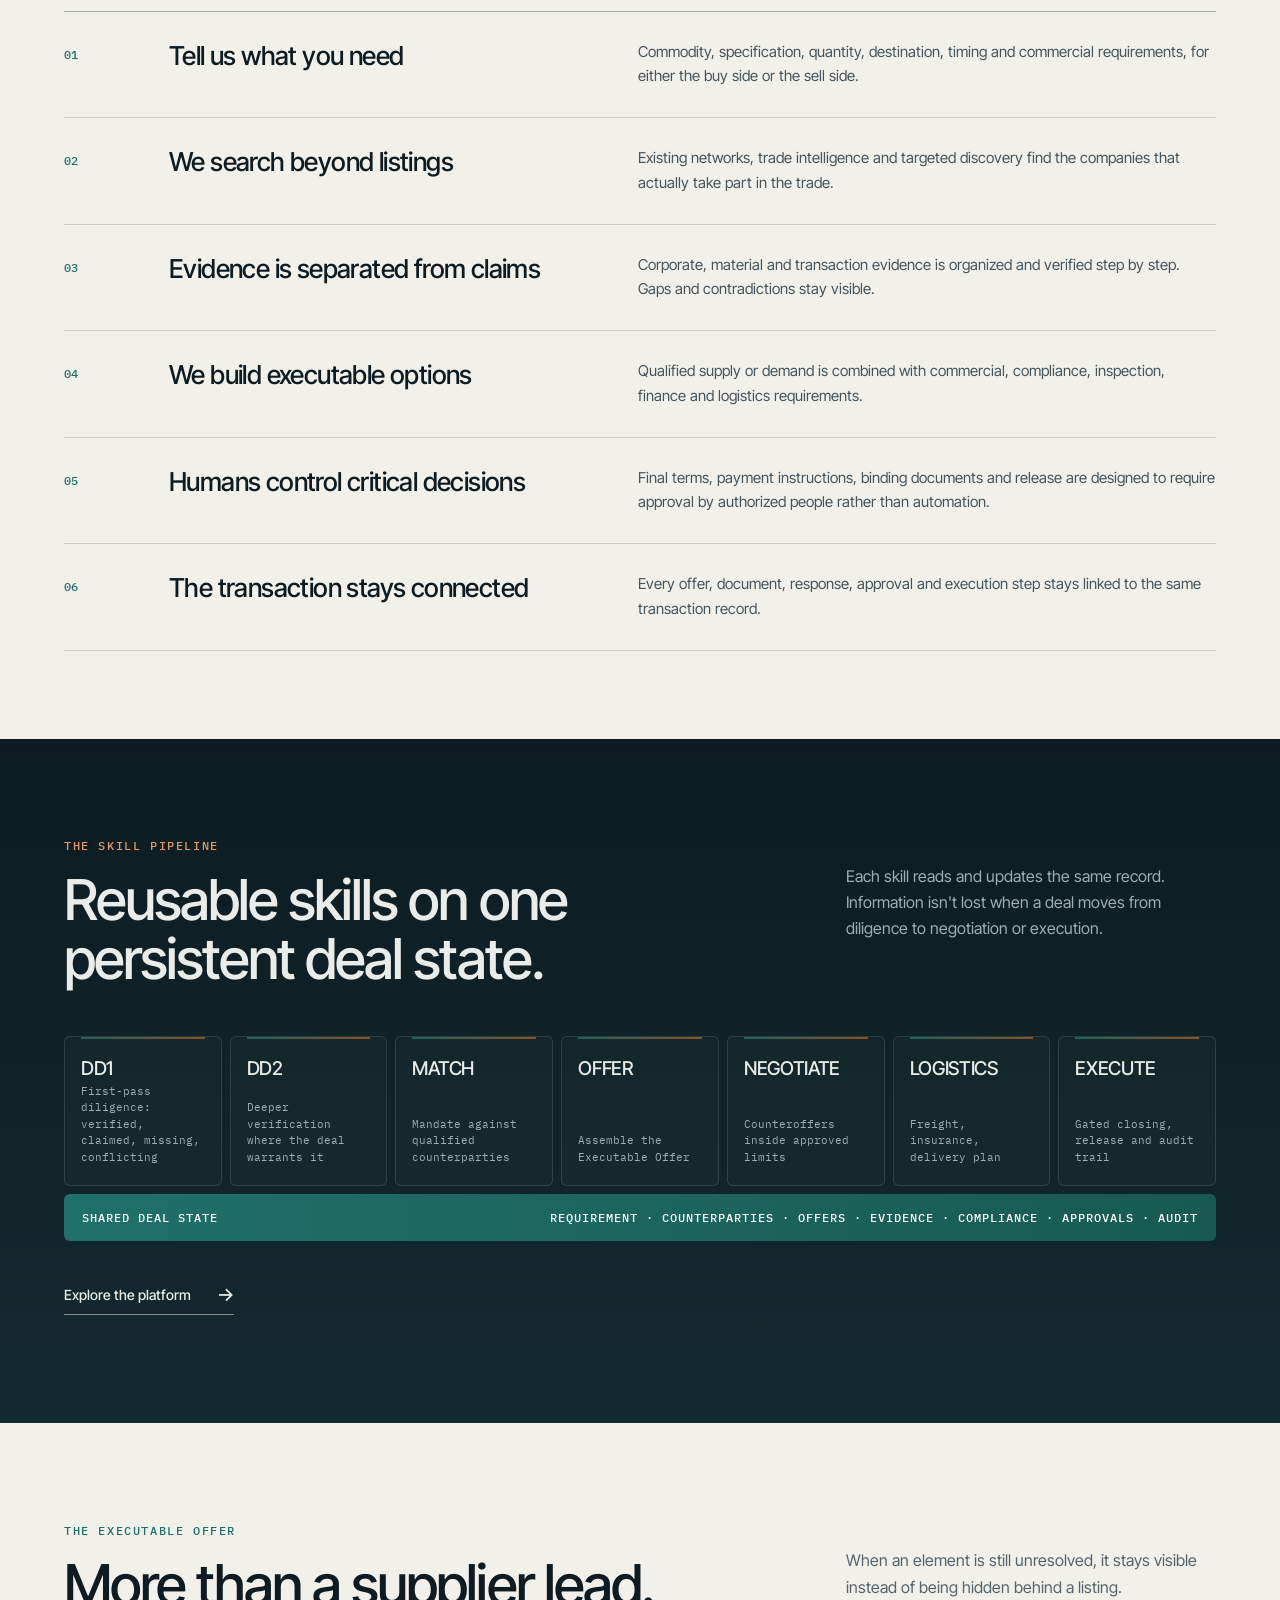
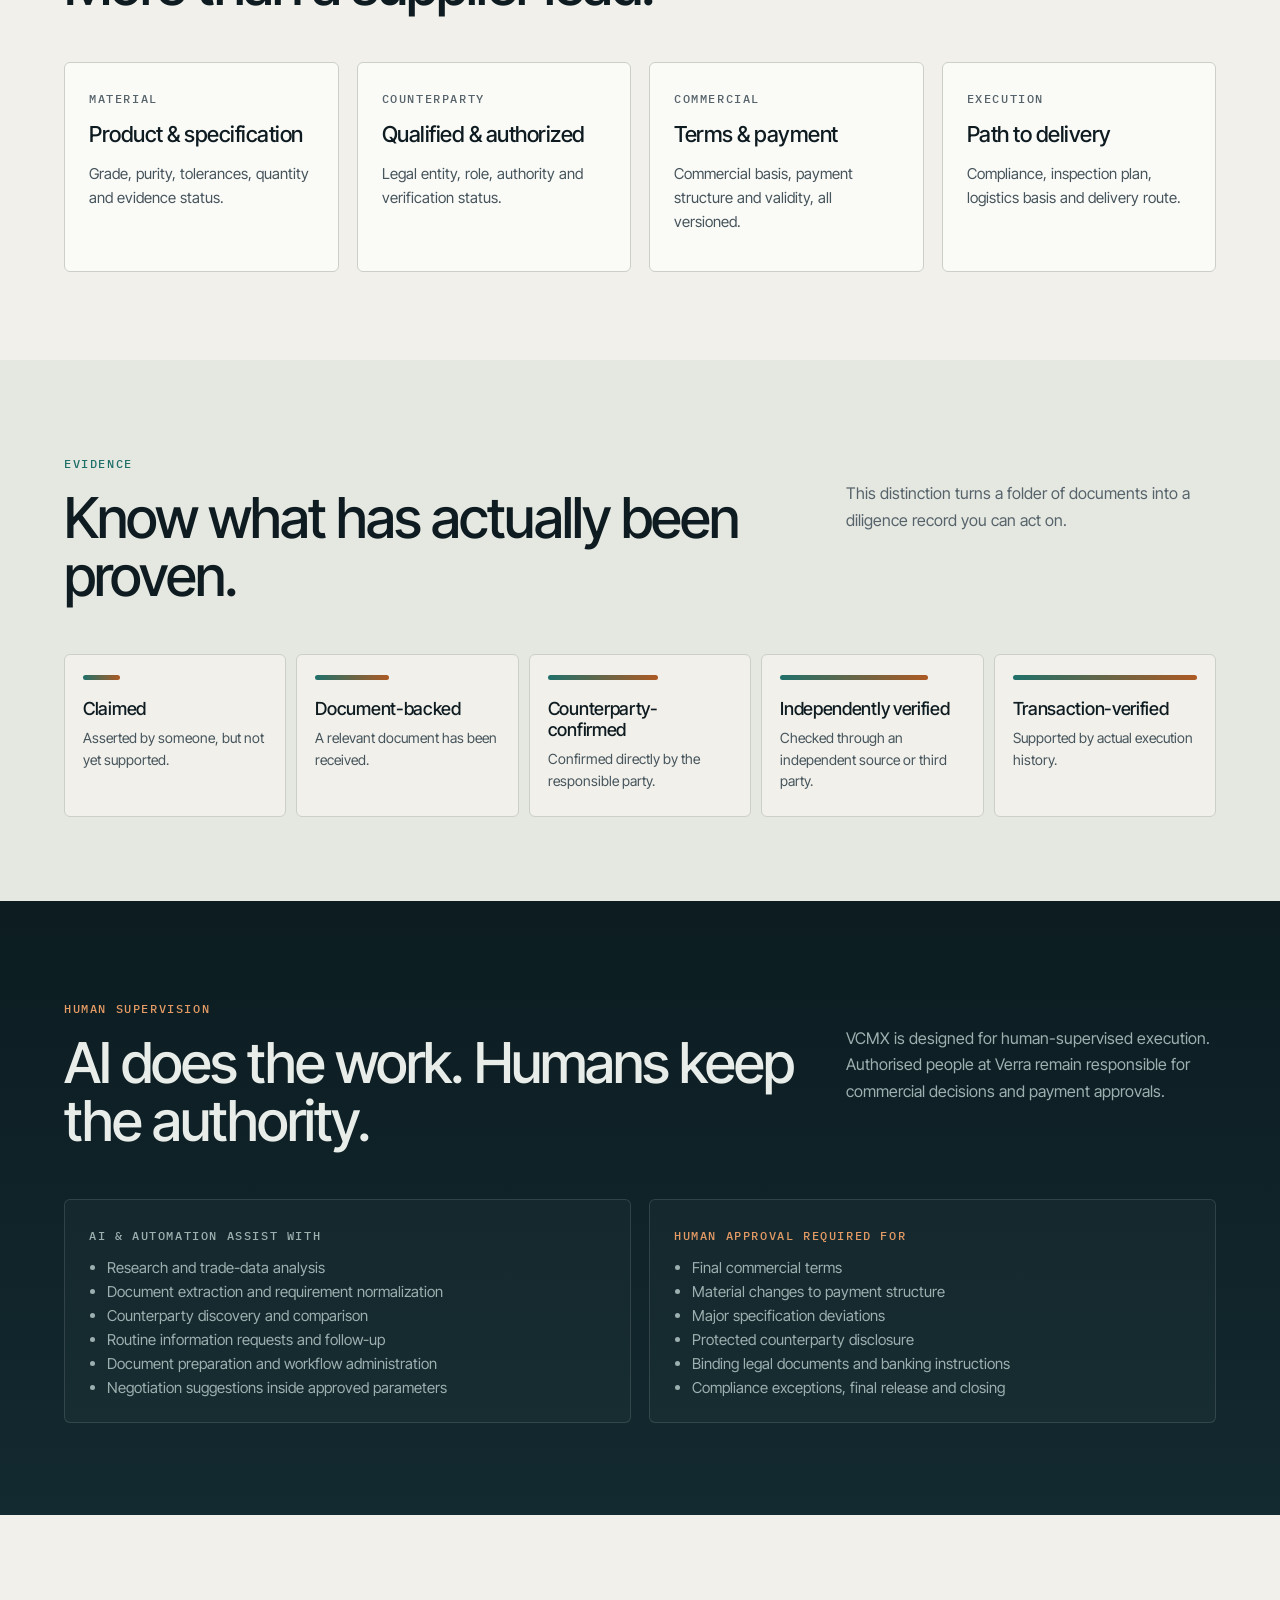
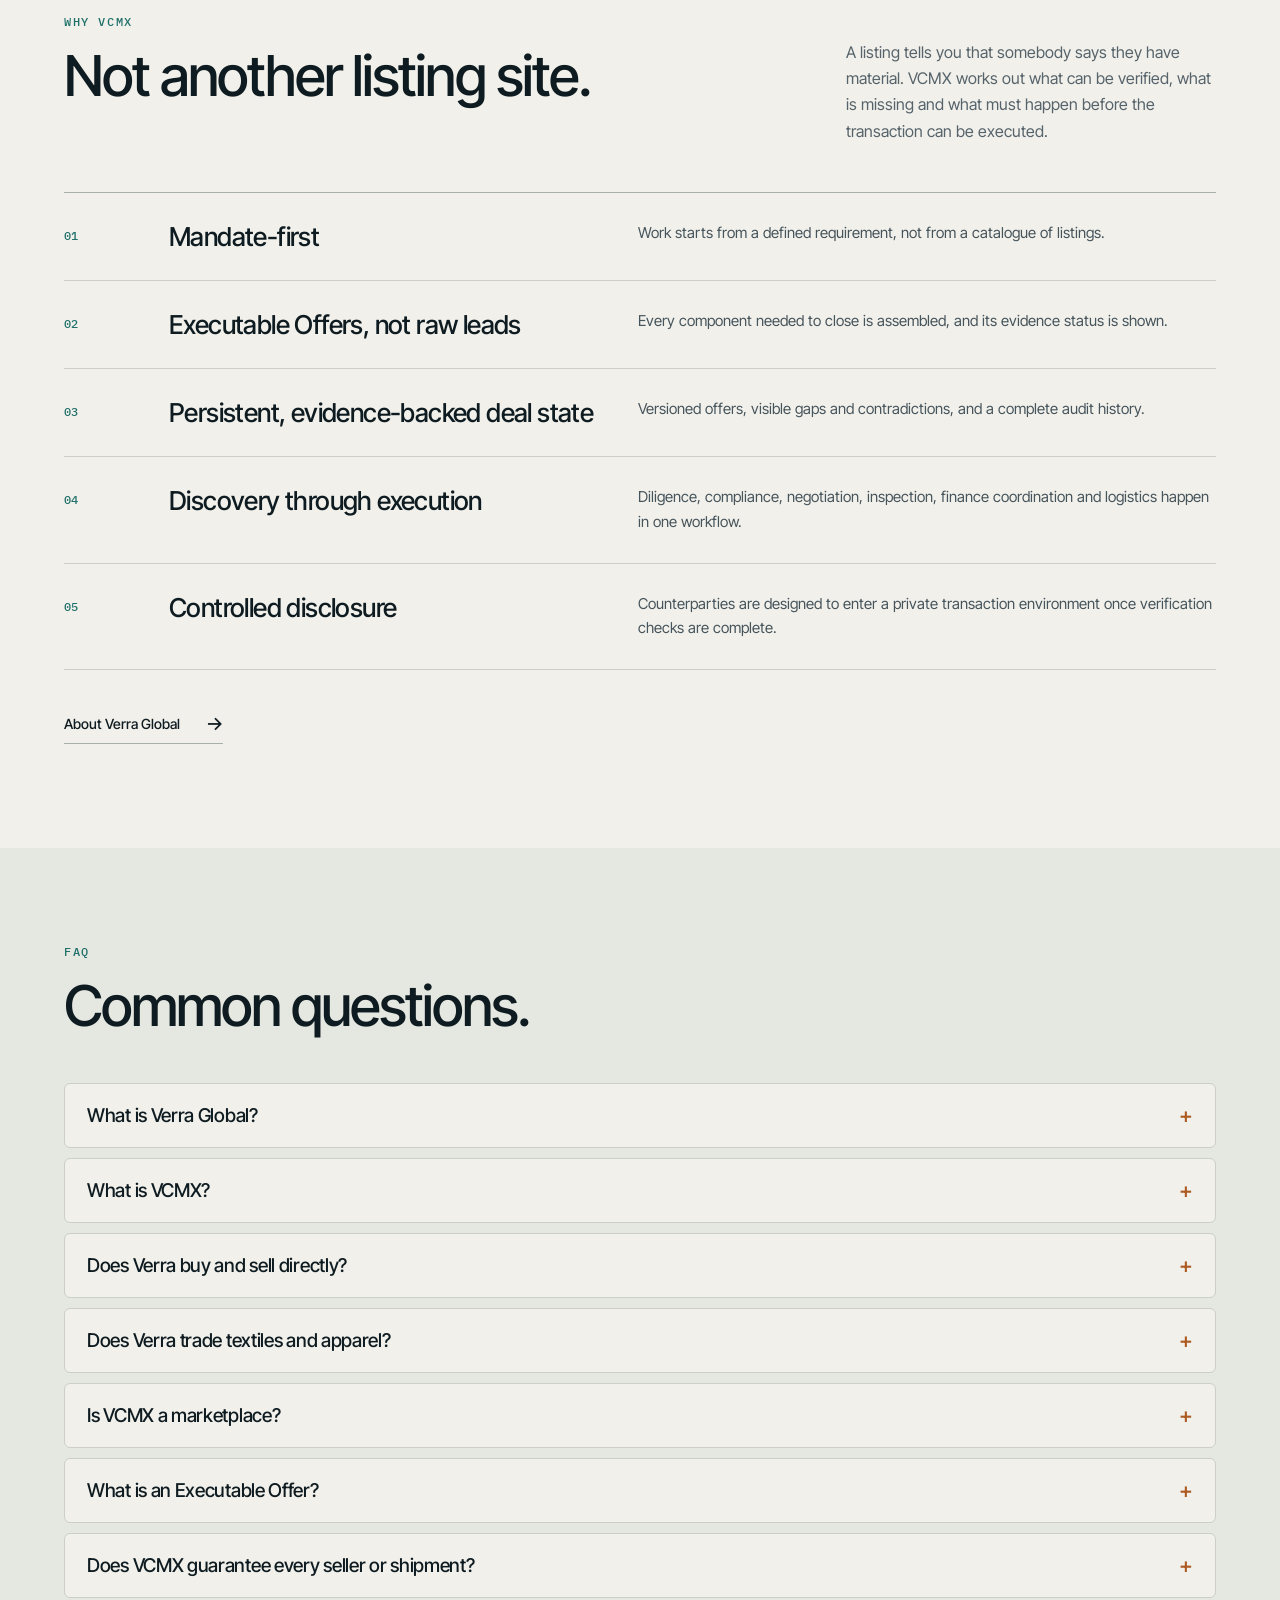
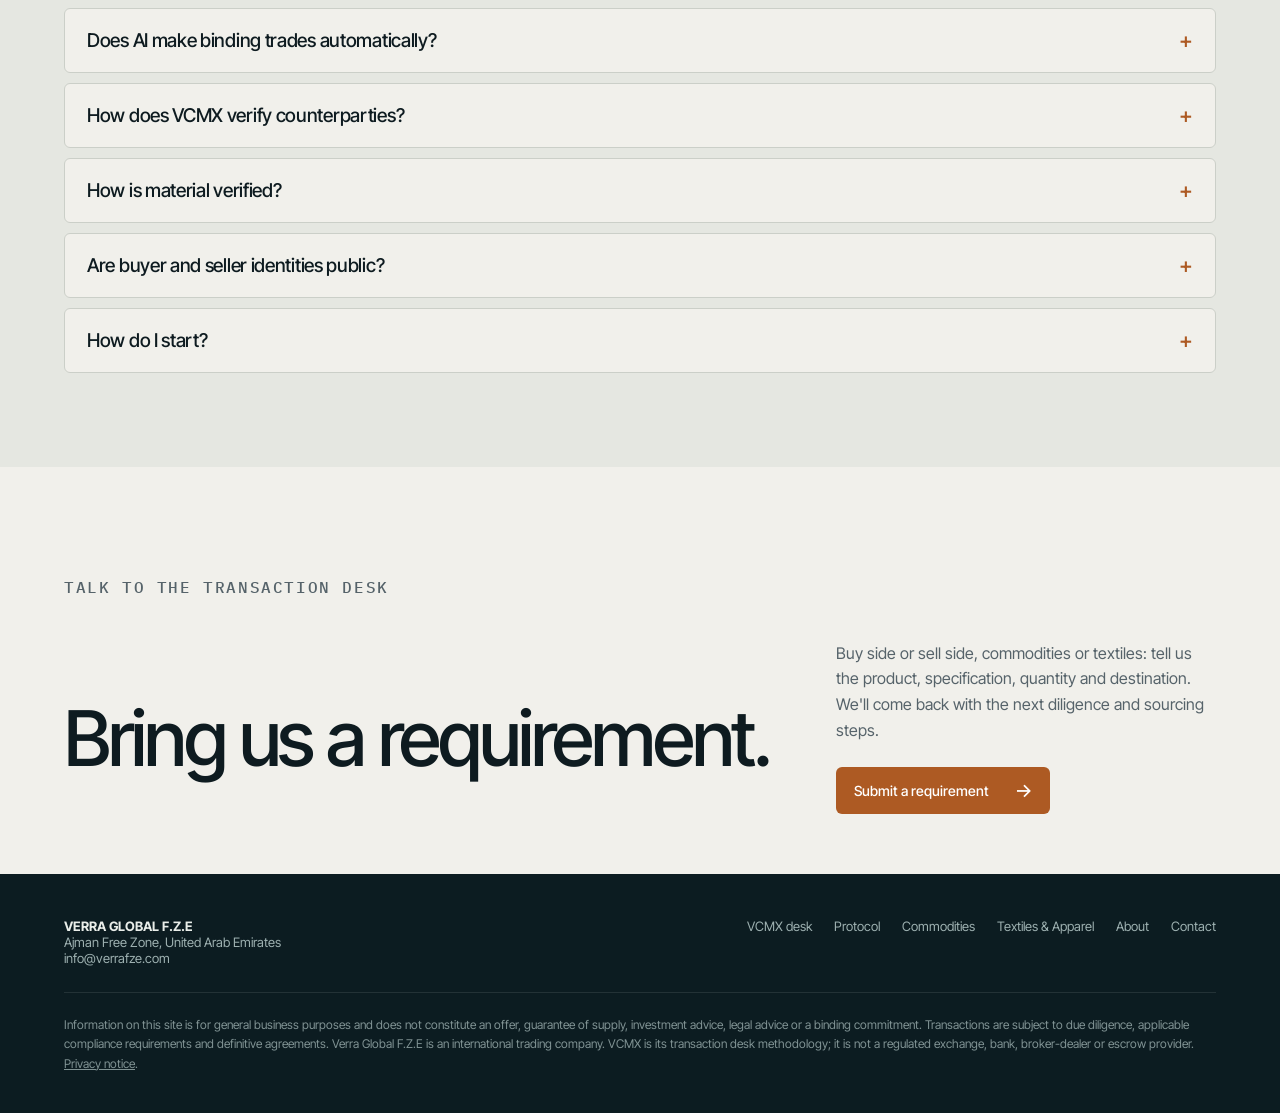
==== commit 603cea96: "Revision brief: Transaction Desk naming, two verticals, trading models, About/founder and Textiles p" ====
--- a/index.html
+++ b/index.html
@@ -3,25 +3,26 @@
 <head>
 <meta charset="utf-8">
 <meta name="viewport" content="width=device-width, initial-scale=1">
-<title>Verra Global — VCMX Transaction Desk for Critical Minerals</title>
-<meta name="description" content="VCMX turns critical-mineral requirements into executable trades: trade intelligence, verification, compliance, negotiation, inspection and logistics under human approval.">
+<title>Verra Global — International Trading in Strategic Materials, Textiles &amp; Apparel</title>
+<meta name="description" content="Verra Global F.Z.E is a UAE-based international trading company in strategic materials, commodities, textiles and apparel, working through principal trading and trade facilitation.">
 <link rel="icon" href="data:image/svg+xml,%3Csvg xmlns=%22http://www.w3.org/2000/svg%22 viewBox=%220 0 32 32%22%3E%3Crect x=%229%22 y=%229%22 width=%2214%22 height=%2214%22 rx=%222%22 transform=%22rotate(45 16 16)%22 fill=%22%23ad5a23%22/%3E%3C/svg%3E">
 <link rel="preconnect" href="https://fonts.googleapis.com">
 <link rel="preconnect" href="https://fonts.gstatic.com" crossorigin>
 <link rel="stylesheet" href="https://fonts.googleapis.com/css2?family=IBM+Plex+Mono:wght@400;500&family=Inter+Tight:wght@400;500;600;700&display=swap">
-<link rel="stylesheet" href="assets/site.css?v=6">
+<link rel="stylesheet" href="assets/site.css?v=7">
 </head>
 <body>
 <a class="skip" href="#main">Skip to content</a>
 <header class="nav">
   <div class="shell nav-inner">
-    <a class="brand" href="index.html" aria-label="Verra Global home">verra<span class="brand-dot"></span><small>VCMX<br>TRANSACTION DESK</small></a>
+    <a class="brand" href="index.html" aria-label="Verra Global home">verra<span class="brand-dot"></span><small>INTERNATIONAL<br>TRADING</small></a>
     <button class="menu-btn" aria-expanded="false" aria-controls="navlinks">MENU</button>
     <nav class="navlinks" id="navlinks" aria-label="Main">
-      <a href="platform.html">How VCMX works</a>
-      <a href="protocol.html">Execution protocol</a>
+      <a href="platform.html">VCMX desk</a>
+      <a href="protocol.html">Protocol</a>
       <a href="commodities.html">Commodities</a>
-      <a href="compare.html">Landscape</a>
+      <a href="textiles.html">Textiles &amp; Apparel</a>
+      <a href="about.html">About</a>
       <a href="contact.html">Contact</a>
     </nav>
     <a class="cta" href="contact.html">Submit a requirement <span>→</span></a>
@@ -50,18 +51,18 @@
         <text x="530" y="140" text-anchor="end">NEGOTIATE</text><text x="314" y="430">EVIDENCE</text><text x="510" y="330">EXECUTE</text>
       </g>
     </svg>
-    <p class="eyebrow">VCMX — Verra Critical Minerals Exchange</p>
-    <h1>From requirement to <em>executable</em> commodity trade.</h1>
+    <p class="eyebrow">Verra Global F.Z.E — International trading</p>
+    <h1>Structured, <em>transparent</em> international trade.</h1>
     <div class="hero-bottom">
-      <p>VCMX combines trade intelligence, counterparty verification, compliance, negotiation support, inspection, finance coordination and logistics into one human-supervised transaction workflow.</p>
+      <p>Verra Global is a UAE-based international trading venture in strategic materials, commodities, textiles and apparel. We work through principal trading and trade facilitation, using VCMX, our structured transaction desk, to verify, negotiate and coordinate each deal.</p>
       <div class="hero-actions">
         <a class="cta" href="contact.html">Submit a requirement <span>→</span></a>
-        <a class="text-link" href="platform.html">How VCMX works <span>→</span></a>
+        <a class="text-link" href="about.html">About Verra <span>→</span></a>
       </div>
     </div>
     <div class="hero-footer">
       <span>Operated by VERRA GLOBAL F.Z.E — Ajman Free Zone, UAE</span>
-      <span>Critical minerals · Rare earths · Selected physical commodities</span>
+      <span>Strategic materials &amp; commodities · Textiles, fabrics &amp; apparel</span>
     </div>
     <div class="ticker" aria-label="Capabilities">
       <span><b>01</b>Counterparty verification</span>
@@ -73,11 +74,45 @@
     </div>
   </section>
 
+  <section class="alt-section" id="verticals">
+    <div class="shell">
+      <div class="section-top">
+        <div>
+          <p class="eyebrow signal">Two business verticals</p>
+          <h2>Strategic materials. Textiles and apparel.</h2>
+        </div>
+        <p>Verra operates across two principal business verticals, each with its own sourcing relationships, product knowledge and buyer base.</p>
+      </div>
+      <div class="grid two">
+        <article><span class="eyebrow">Vertical 1</span><h3>Strategic Materials &amp; Commodities</h3><ul>
+          <li>Rare earth elements and compounds</li><li>Critical minerals</li><li>Metals and industrial minerals</li><li>Coal and other industrial commodities</li><li>Paints and selected industrial products</li><li>Other commodities within Verra's approved trading activities</li></ul>
+          <p style="margin-top:18px"><a class="text-link" href="commodities.html">Commodity coverage <span>→</span></a></p></article>
+        <article><span class="eyebrow">Vertical 2</span><h3>Textiles, Fabrics &amp; Apparel</h3><ul>
+          <li>Finished garments</li><li>Woven and knitted fabrics</li><li>Textile and fashion-related products</li><li>International apparel sourcing and trading</li><li>Manufacturing and private-label partnerships, where applicable</li></ul>
+          <p style="margin-top:18px"><a class="text-link" href="textiles.html">Textiles &amp; apparel <span>→</span></a></p></article>
+      </div>
+    </div>
+  </section>
+  <section class="light-section" id="models">
+    <div class="shell">
+      <div class="section-top">
+        <div>
+          <p class="eyebrow signal">How Verra trades</p>
+          <h2>Two trading models.</h2>
+        </div>
+        <p>Each transaction is set up under the model that suits it, and the model is agreed with the counterparties before commitments are made.</p>
+      </div>
+      <div class="grid two">
+        <article><span class="eyebrow">Model A</span><h3>Principal trading</h3><p>Verra buys products directly from suppliers and resells them to buyers, managing the commercial transaction and the associated supply arrangements.</p></article>
+        <article><span class="eyebrow">Model B</span><h3>Trade facilitation</h3><p>Verra facilitates transactions between qualified buyers and sellers, supporting sourcing, introductions, negotiations and transaction coordination against an agreed commercial fee or commission.</p></article>
+      </div>
+    </div>
+  </section>
   <section class="dark-section" id="problem">
     <div class="shell">
       <div class="section-top">
         <div>
-          <p class="eyebrow signal">The problem</p>
+          <p class="eyebrow signal">The VCMX transaction desk</p>
           <h2>Deals don't fail for lack of messages.</h2>
         </div>
         <p>They fail because information is scattered across chats, documents and intermediaries, while the critical questions about identity, evidence, material, compliance and execution stay unresolved.</p>
@@ -179,7 +214,7 @@
           <p class="eyebrow signal">Human supervision</p>
           <h2>AI does the work. Humans keep the authority.</h2>
         </div>
-        <p>VCMX is designed for human-supervised execution. It is not an autonomous commodity trader.</p>
+        <p>VCMX is designed for human-supervised execution. Authorised people at Verra remain responsible for commercial decisions and payment approvals.</p>
       </div>
       <div class="grid two">
         <article><span class="eyebrow">AI &amp; automation assist with</span><ul>
@@ -206,7 +241,7 @@
         <div class="row"><span class="num">04</span><h3>Discovery through execution</h3><p>Diligence, compliance, negotiation, inspection, finance coordination and logistics happen in one workflow.</p></div>
         <div class="row"><span class="num">05</span><h3>Controlled disclosure</h3><p>Counterparties are designed to enter a private transaction environment once verification checks are complete.</p></div>
       </div>
-      <p style="margin-top:34px"><a class="text-link" href="compare.html">See the competitive landscape <span>→</span></a></p>
+      <p style="margin-top:34px"><a class="text-link" href="about.html">About Verra Global <span>→</span></a></p>
     </div>
   </section>
 
@@ -219,7 +254,10 @@
         </div>
       </div>
       <div class="faq">
-        <details><summary>What is VCMX?</summary><p>VCMX is a managed transaction desk and operating system for critical-mineral and selected physical-commodity transactions.</p></details>
+        <details><summary>What is Verra Global?</summary><p>Verra Global F.Z.E is a UAE-based international trading company working across two verticals: strategic materials and commodities, and textiles, fabrics and apparel.</p></details>
+        <details><summary>What is VCMX?</summary><p>VCMX, the Verra Critical Minerals Transaction Desk, is Verra's structured method for verifying, negotiating and coordinating transactions. It is not a regulated exchange or marketplace.</p></details>
+        <details><summary>Does Verra buy and sell directly?</summary><p>Both. Under principal trading, Verra buys from suppliers and resells to buyers. Under trade facilitation, Verra connects qualified buyers and sellers and coordinates the transaction for an agreed fee or commission.</p></details>
+        <details><summary>Does Verra trade textiles and apparel?</summary><p>Yes. Textiles, fabrics and apparel are one of Verra's two principal verticals, covering finished garments, woven and knitted fabrics, fashion-related products and private-label partnerships where applicable.</p></details>
         <details><summary>Is VCMX a marketplace?</summary><p>Not in the conventional sense. VCMX can draw on marketplace and trade-data information, but its main role is to move a specific mandate through discovery, verification and execution.</p></details>
         <details><summary>What is an Executable Offer?</summary><p>It is a transaction option where the key components (material, counterparty, commercial terms, compliance, inspection, payment, logistics and delivery) have been organized and their evidence status made clear.</p></details>
         <details><summary>Does VCMX guarantee every seller or shipment?</summary><p>No. Verification is evidence-based and specific to each transaction. Any unresolved condition remains subject to diligence, documentation and a definitive agreement.</p></details>
@@ -227,7 +265,7 @@
         <details><summary>How does VCMX verify counterparties?</summary><p>Checks can include corporate identity and authority, KYC/KYB, beneficial-ownership review, sanctions and compliance review, trade history and transaction-specific evidence.</p></details>
         <details><summary>How is material verified?</summary><p>Depending on the transaction, evidence can include COAs, assays, lot and batch records, title or release authority, physical inspection, and independent sampling and testing.</p></details>
         <details><summary>Are buyer and seller identities public?</summary><p>No. VCMX is built around controlled disclosure and private transaction environments. Sensitive counterparty relationships are not published by default.</p></details>
-        <details><summary>How do I start?</summary><p>Submit the commodity, specification, quantity, destination, timing and any origin or commercial constraints. The transaction desk will structure the requirement and identify the next diligence and sourcing steps.</p></details>
+        <details><summary>How do I start?</summary><p>Submit the product or commodity, specification, quantity, destination, timing and any origin or commercial constraints. The transaction desk will structure the requirement and identify the next diligence and sourcing steps.</p></details>
       </div>
     </div>
   </section>
@@ -237,7 +275,7 @@
     <div class="contact-inner">
       <h2>Bring us a requirement.</h2>
       <div>
-        <p>Buy side or sell side: tell us the commodity, specification, quantity and destination. We'll come back with the next diligence and sourcing steps.</p>
+        <p>Buy side or sell side, commodities or textiles: tell us the product, specification, quantity and destination. We'll come back with the next diligence and sourcing steps.</p>
         <a class="cta" href="contact.html">Submit a requirement <span>→</span></a>
       </div>
     </div>
@@ -248,11 +286,11 @@
   <div class="footer">
     <div><strong>VERRA GLOBAL F.Z.E</strong><br>Ajman Free Zone, United Arab Emirates<br><a href="mailto:info@verrafze.com">info@verrafze.com</a></div>
     <nav class="footer-nav" aria-label="Footer">
-      <a href="platform.html">How VCMX works</a><a href="protocol.html">Execution protocol</a><a href="commodities.html">Commodities</a><a href="compare.html">Landscape</a><a href="contact.html">Contact</a>
+      <a href="platform.html">VCMX desk</a><a href="protocol.html">Protocol</a><a href="commodities.html">Commodities</a><a href="textiles.html">Textiles &amp; Apparel</a><a href="about.html">About</a><a href="contact.html">Contact</a>
     </nav>
   </div>
-  <p class="legal">Information on this site is for general business purposes and does not constitute an offer, guarantee of supply, investment advice, legal advice or a binding commitment. Transactions are subject to due diligence, applicable compliance requirements and definitive agreements. VCMX is a transaction-coordination service; it is not a regulated exchange, bank, broker-dealer or escrow provider, and does not hold client funds. <a href="privacy.html" style="text-decoration:underline">Privacy notice</a>.</p>
+  <p class="legal">Information on this site is for general business purposes and does not constitute an offer, guarantee of supply, investment advice, legal advice or a binding commitment. Transactions are subject to due diligence, applicable compliance requirements and definitive agreements. Verra Global F.Z.E is an international trading company. VCMX is its transaction desk methodology; it is not a regulated exchange, bank, broker-dealer or escrow provider. <a href="privacy.html" style="text-decoration:underline">Privacy notice</a>.</p>
 </footer>
-<script src="assets/site.js?v=6"></script>
+<script src="assets/site.js?v=7"></script>
 </body>
 </html>
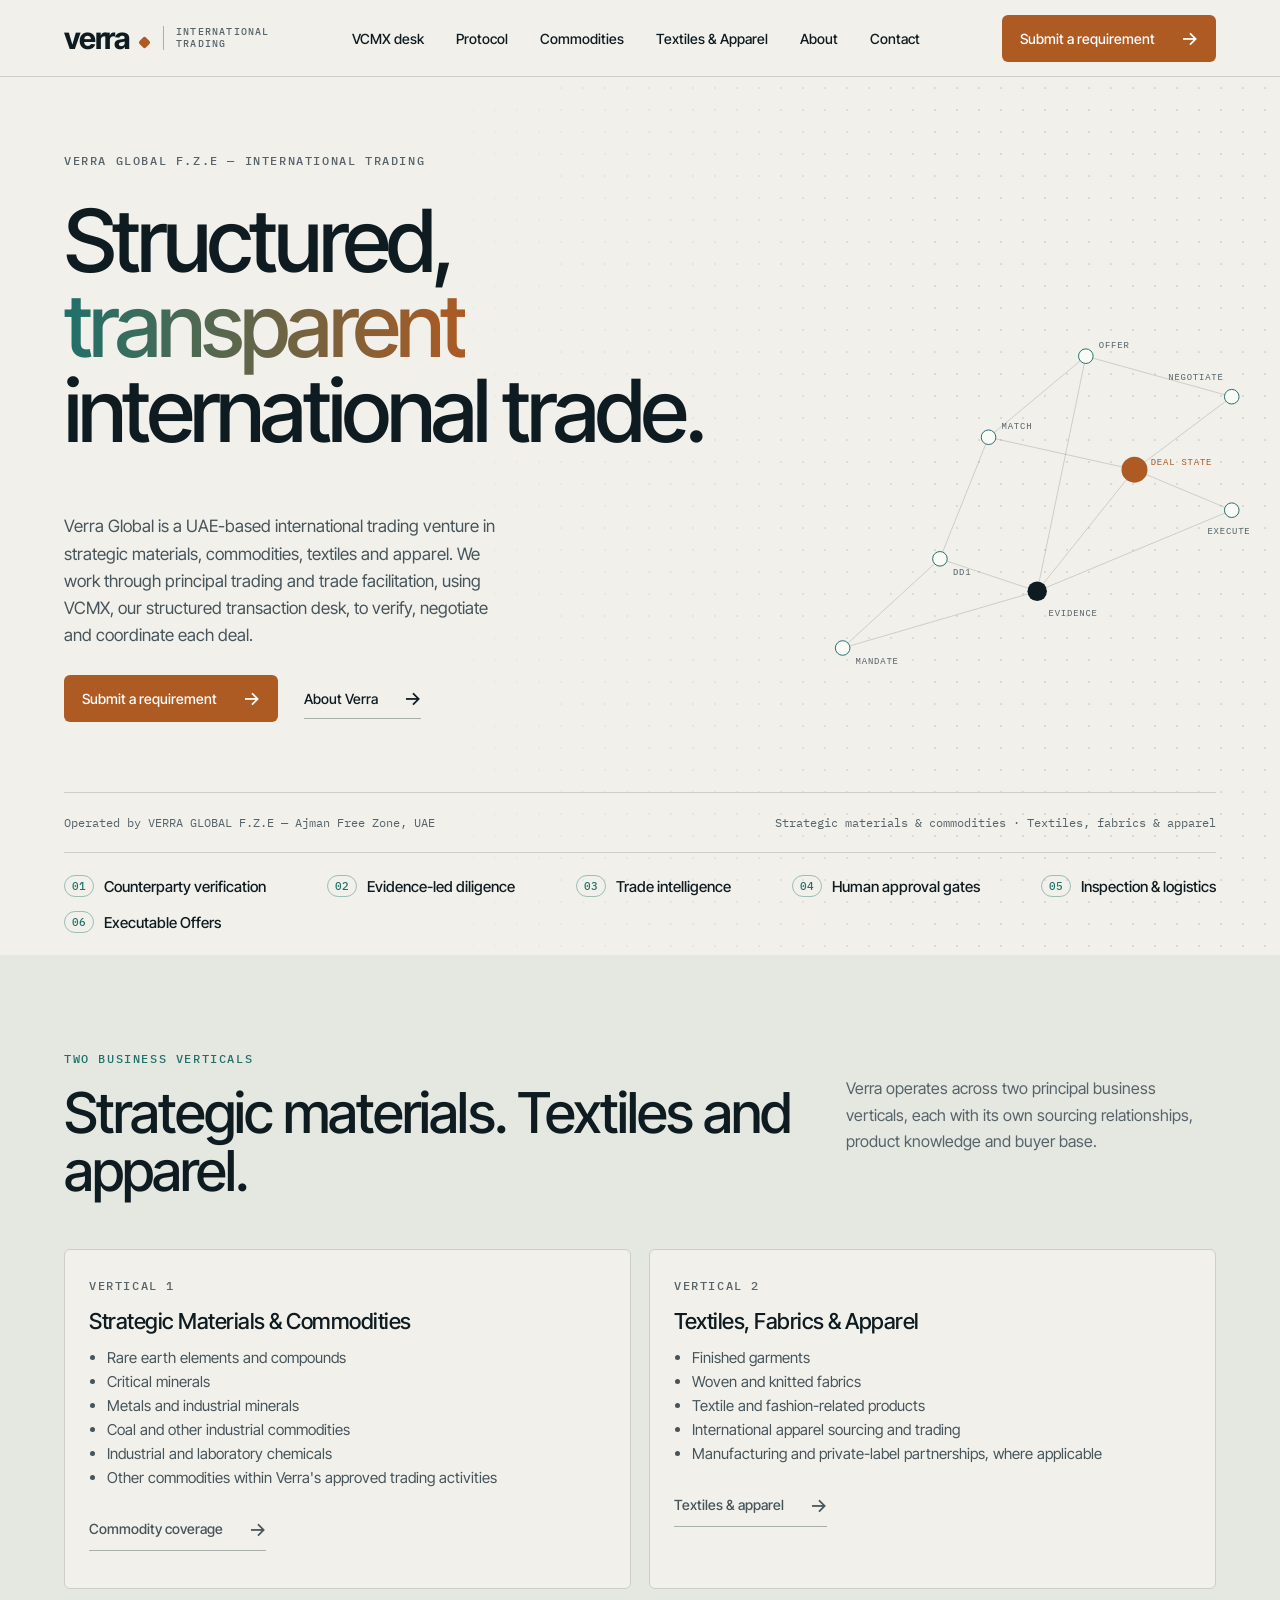
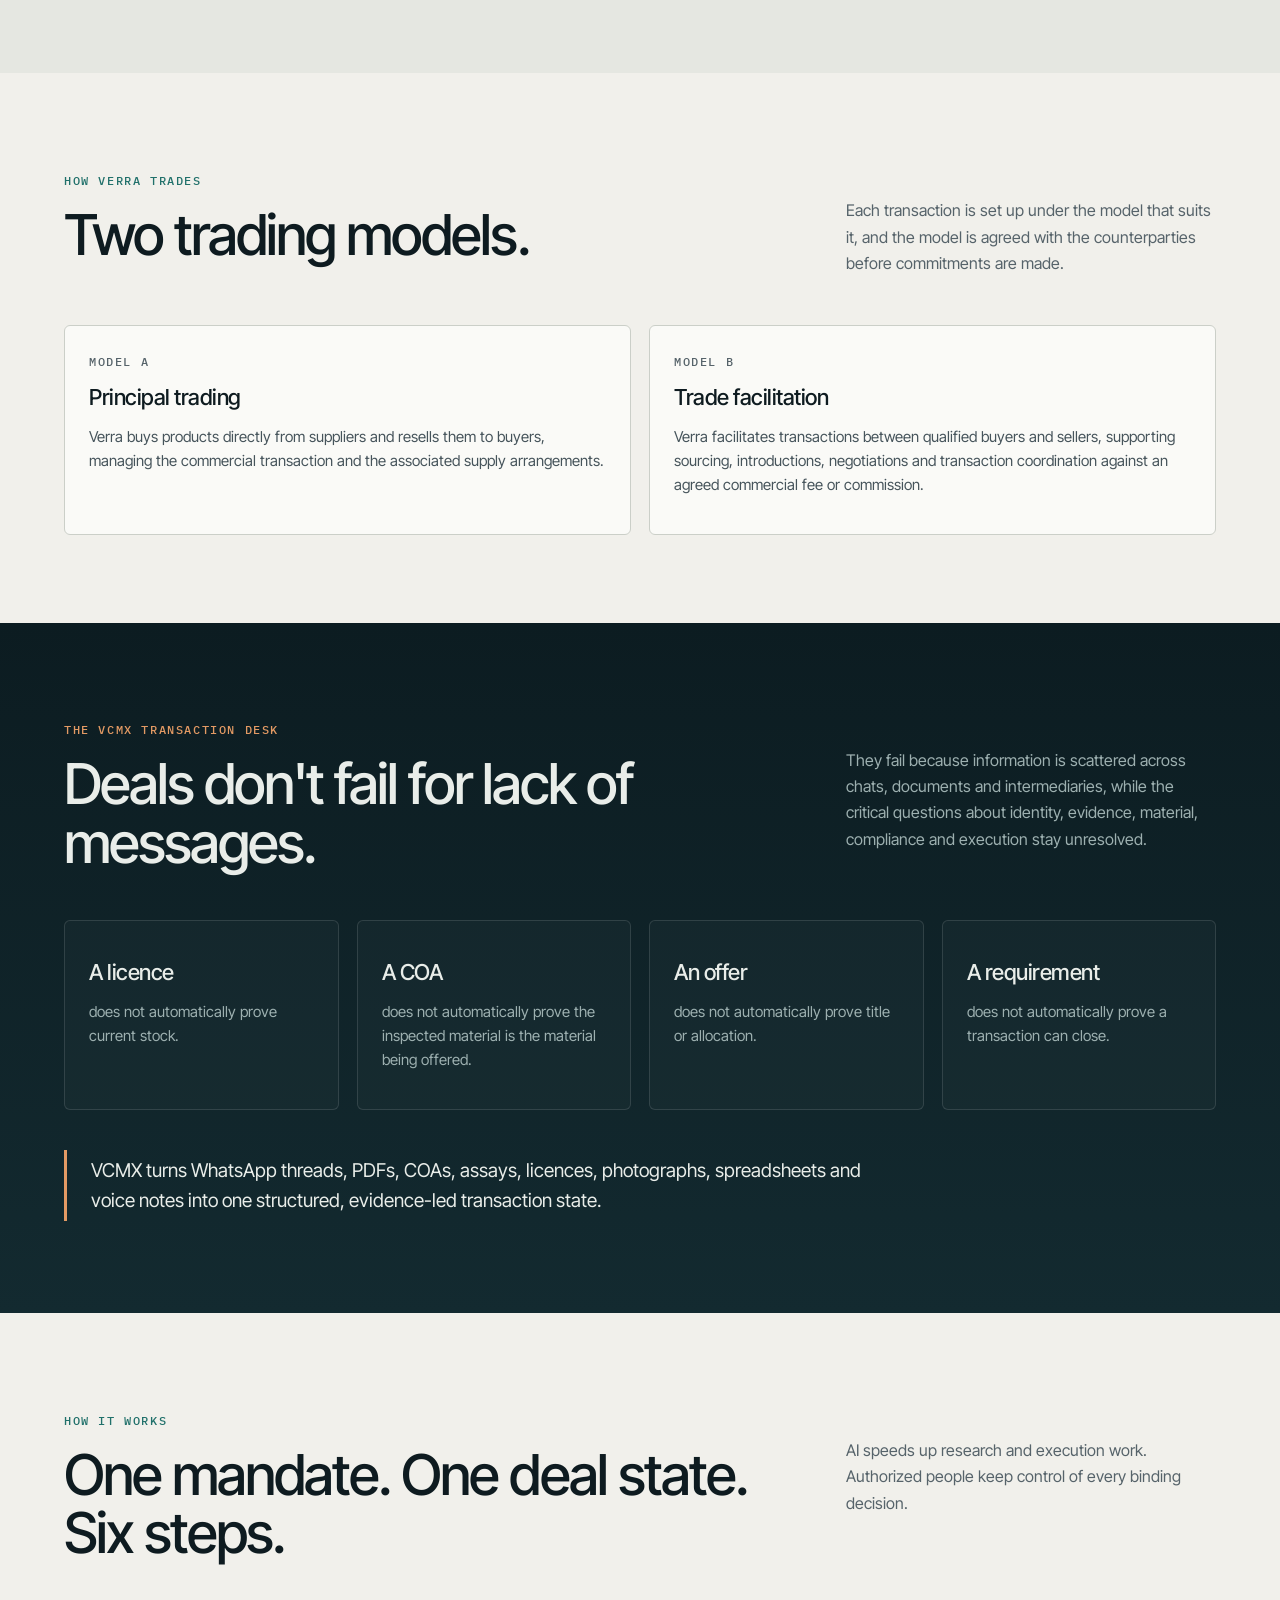
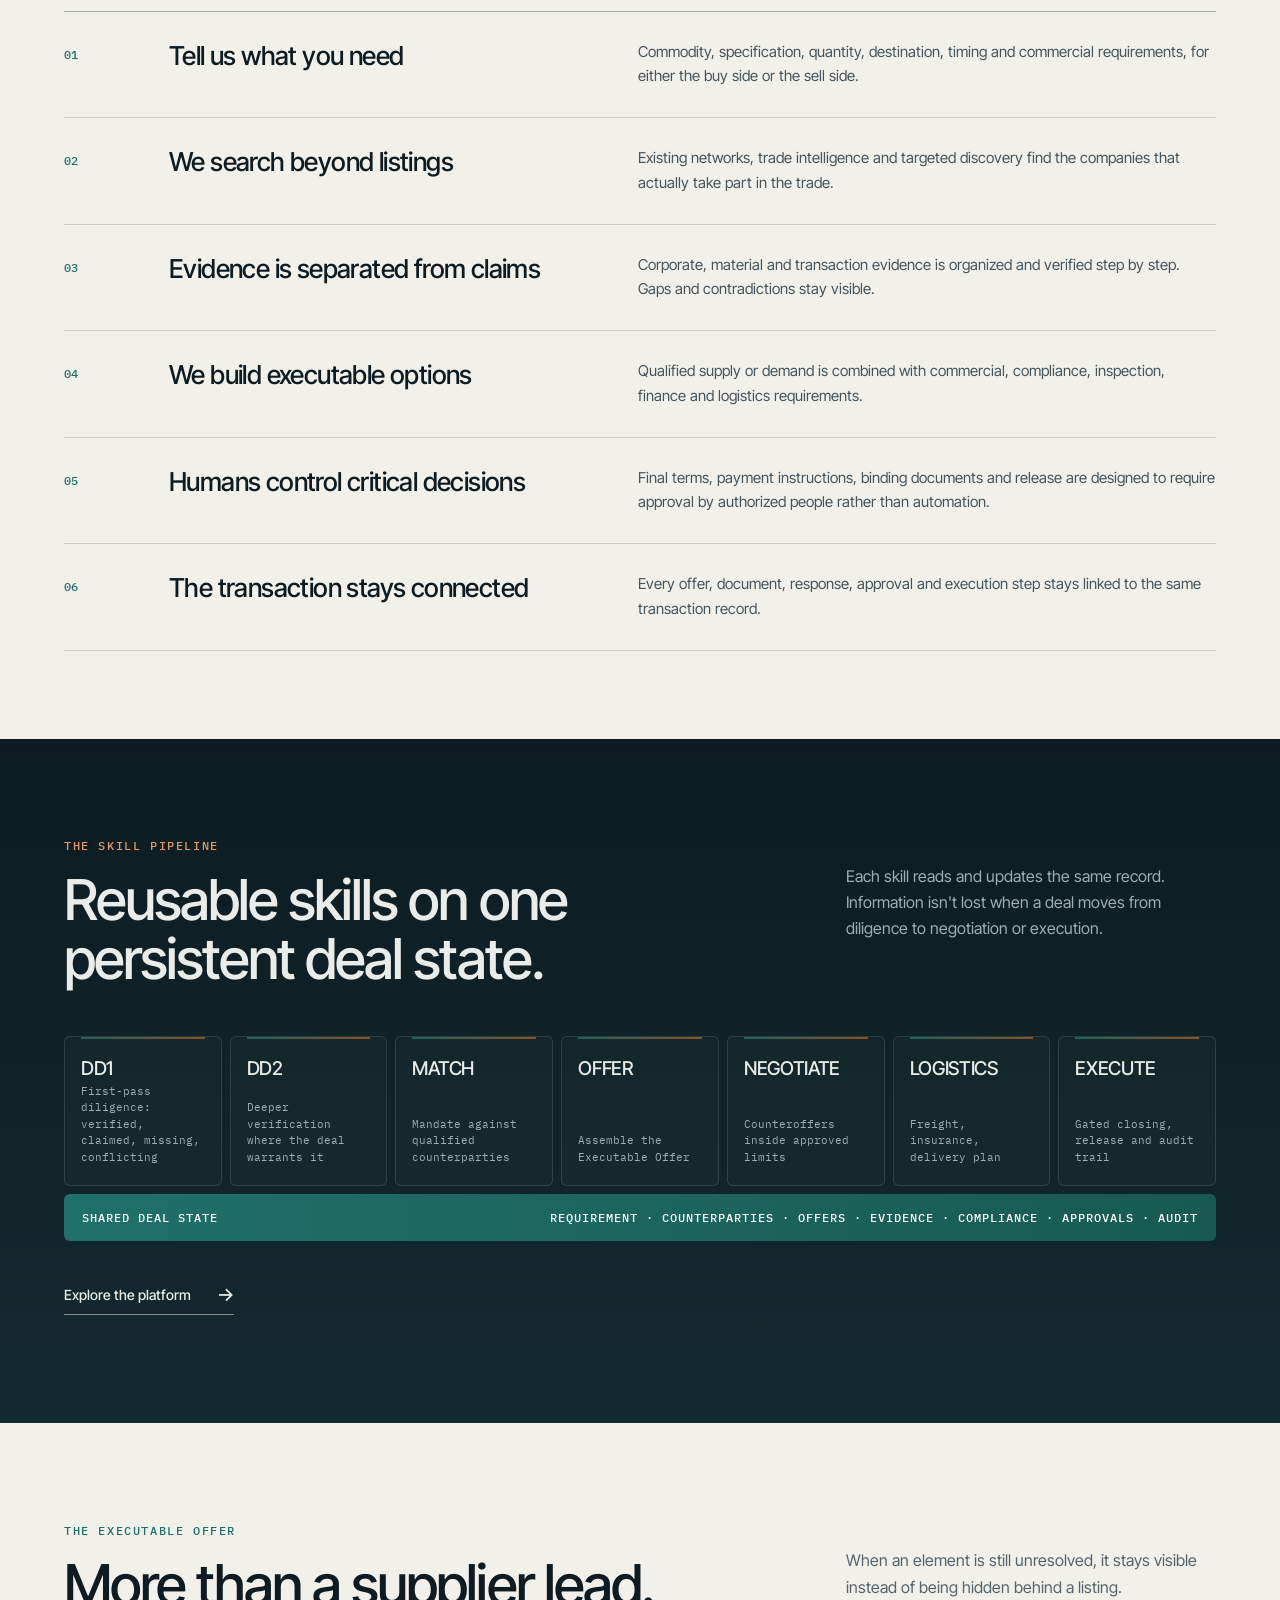
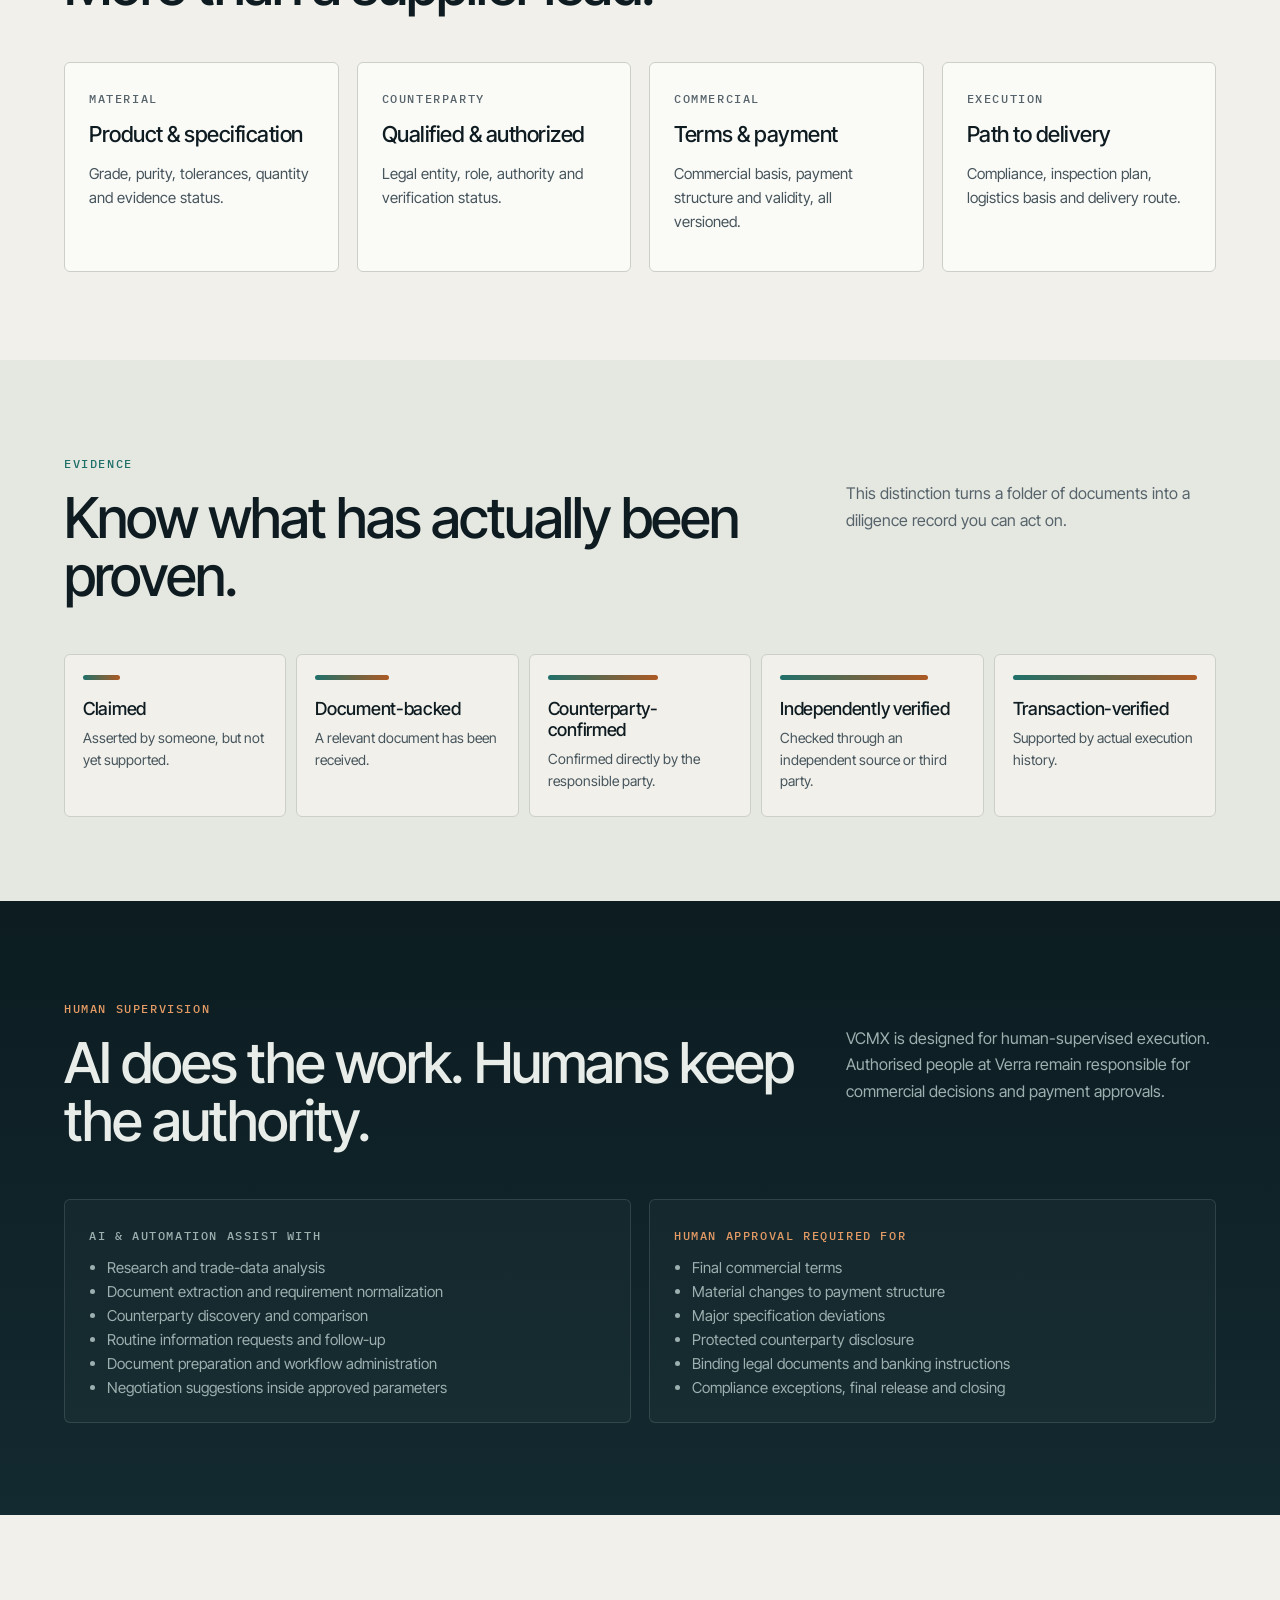
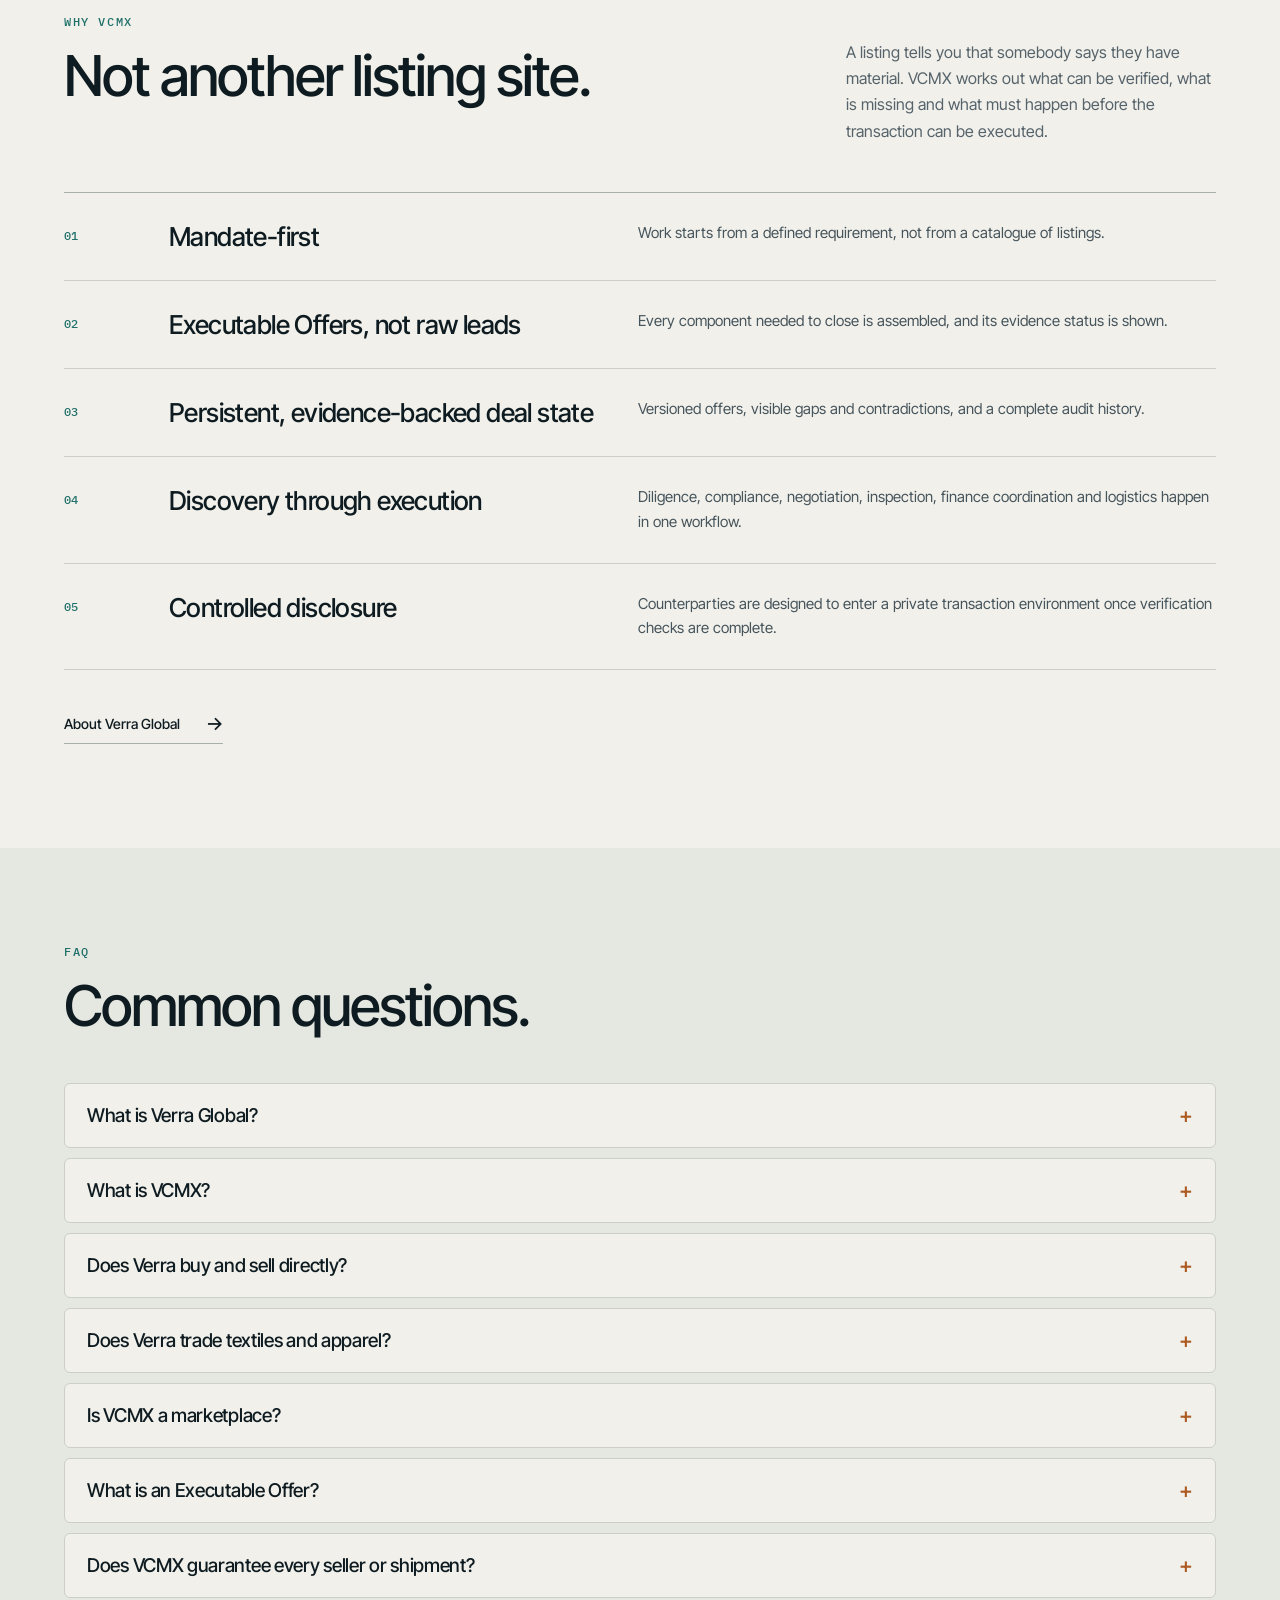
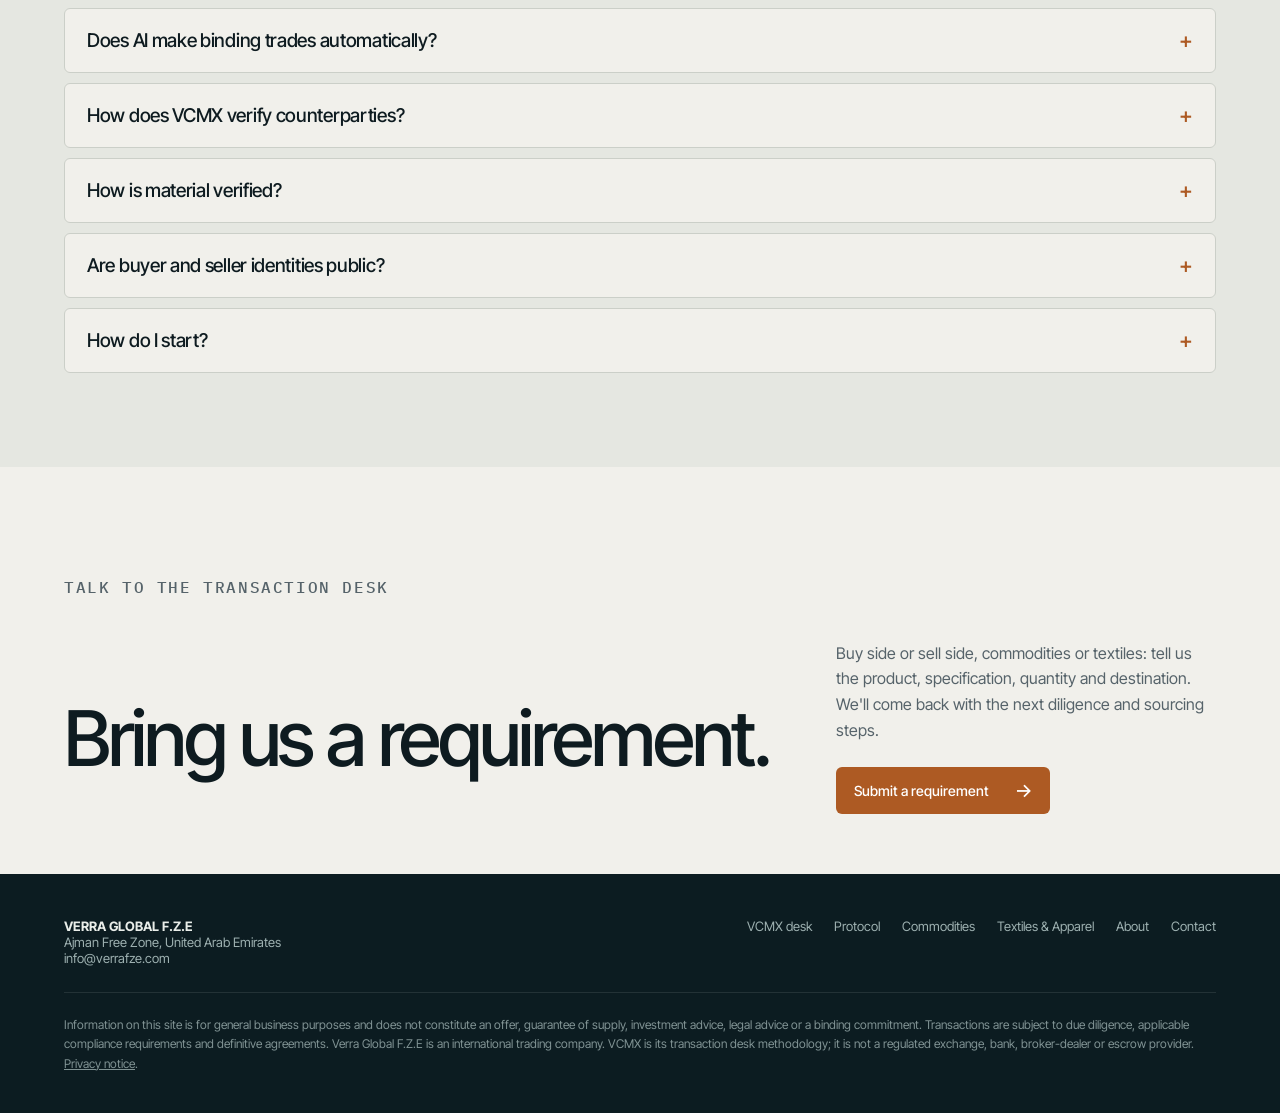
==== commit f1eabbe3: "Remove products outside trade licence: petroleum products, paints, stainless steel scrap" ====
--- a/index.html
+++ b/index.html
@@ -9,7 +9,7 @@
 <link rel="preconnect" href="https://fonts.googleapis.com">
 <link rel="preconnect" href="https://fonts.gstatic.com" crossorigin>
 <link rel="stylesheet" href="https://fonts.googleapis.com/css2?family=IBM+Plex+Mono:wght@400;500&family=Inter+Tight:wght@400;500;600;700&display=swap">
-<link rel="stylesheet" href="assets/site.css?v=7">
+<link rel="stylesheet" href="assets/site.css?v=9">
 </head>
 <body>
 <a class="skip" href="#main">Skip to content</a>
@@ -85,7 +85,7 @@
       </div>
       <div class="grid two">
         <article><span class="eyebrow">Vertical 1</span><h3>Strategic Materials &amp; Commodities</h3><ul>
-          <li>Rare earth elements and compounds</li><li>Critical minerals</li><li>Metals and industrial minerals</li><li>Coal and other industrial commodities</li><li>Paints and selected industrial products</li><li>Other commodities within Verra's approved trading activities</li></ul>
+          <li>Rare earth elements and compounds</li><li>Critical minerals</li><li>Metals and industrial minerals</li><li>Coal and other industrial commodities</li><li>Industrial and laboratory chemicals</li><li>Other commodities within Verra's approved trading activities</li></ul>
           <p style="margin-top:18px"><a class="text-link" href="commodities.html">Commodity coverage <span>→</span></a></p></article>
         <article><span class="eyebrow">Vertical 2</span><h3>Textiles, Fabrics &amp; Apparel</h3><ul>
           <li>Finished garments</li><li>Woven and knitted fabrics</li><li>Textile and fashion-related products</li><li>International apparel sourcing and trading</li><li>Manufacturing and private-label partnerships, where applicable</li></ul>
@@ -291,6 +291,6 @@
   </div>
   <p class="legal">Information on this site is for general business purposes and does not constitute an offer, guarantee of supply, investment advice, legal advice or a binding commitment. Transactions are subject to due diligence, applicable compliance requirements and definitive agreements. Verra Global F.Z.E is an international trading company. VCMX is its transaction desk methodology; it is not a regulated exchange, bank, broker-dealer or escrow provider. <a href="privacy.html" style="text-decoration:underline">Privacy notice</a>.</p>
 </footer>
-<script src="assets/site.js?v=7"></script>
+<script src="assets/site.js?v=8"></script>
 </body>
 </html>
--- a/assets/site.css
+++ b/assets/site.css
@@ -189,6 +189,17 @@
 .footer-nav a:hover{color:var(--dark-accent)}
 .legal{font-size:12px;line-height:1.6;color:var(--dark-muted);opacity:.8;max-width:1440px;margin:0 auto;padding:22px 0 40px;border-top:1px solid var(--dark-line)}
 
+/* Form submission states */
+[hidden]{display:none!important}
+.form-status{box-sizing:border-box;max-width:100%;overflow-wrap:anywhere;background:var(--card);border:1px solid var(--line);border-radius:var(--radius);padding:56px 40px;text-align:center;animation:fade-in .35s ease}
+.form-status h2{font-size:clamp(28px,3.2vw,44px);font-weight:500;letter-spacing:-.03em;line-height:1.1;margin:14px auto 14px;max-width:720px}
+.form-status p{color:var(--text-2);font-size:16px;line-height:1.6;max-width:560px;margin:0 auto 12px}
+.status-bar{height:4px;border-radius:999px;background:var(--surface);overflow:hidden;max-width:320px;margin:0 auto 26px}
+.status-bar span{display:block;height:100%;width:40%;border-radius:999px;background:linear-gradient(90deg,var(--teal),var(--accent));animation:bar 1.2s ease-in-out infinite}
+.status-tick{width:56px;height:56px;border-radius:50%;margin:0 auto 18px;display:grid;place-items:center;background:var(--teal);color:#fff;font-size:26px;animation:pop .4s ease}
+@keyframes bar{0%{transform:translateX(-100%)}100%{transform:translateX(250%)}}
+@keyframes pop{0%{transform:scale(.6);opacity:0}100%{transform:scale(1);opacity:1}}
+@keyframes fade-in{from{opacity:0;transform:translateY(8px)}to{opacity:1;transform:none}}
 @media(max-width:1240px){
   .menu-btn{display:block}
   .navlinks{display:none;position:absolute;left:0;right:0;top:76px;background:var(--bg);flex-direction:column;gap:2px;border-bottom:1px solid var(--line);padding:8px 5% 16px}
@@ -220,6 +231,7 @@
   .state-bar{flex-direction:column;gap:6px}
   .ladder{grid-template-columns:1fr}
   .form{grid-template-columns:1fr;padding:20px}
+  .form-status{padding:36px 18px}
   .contact-inner{display:block}
   .footer{flex-direction:column}
   td:first-child{white-space:normal}
